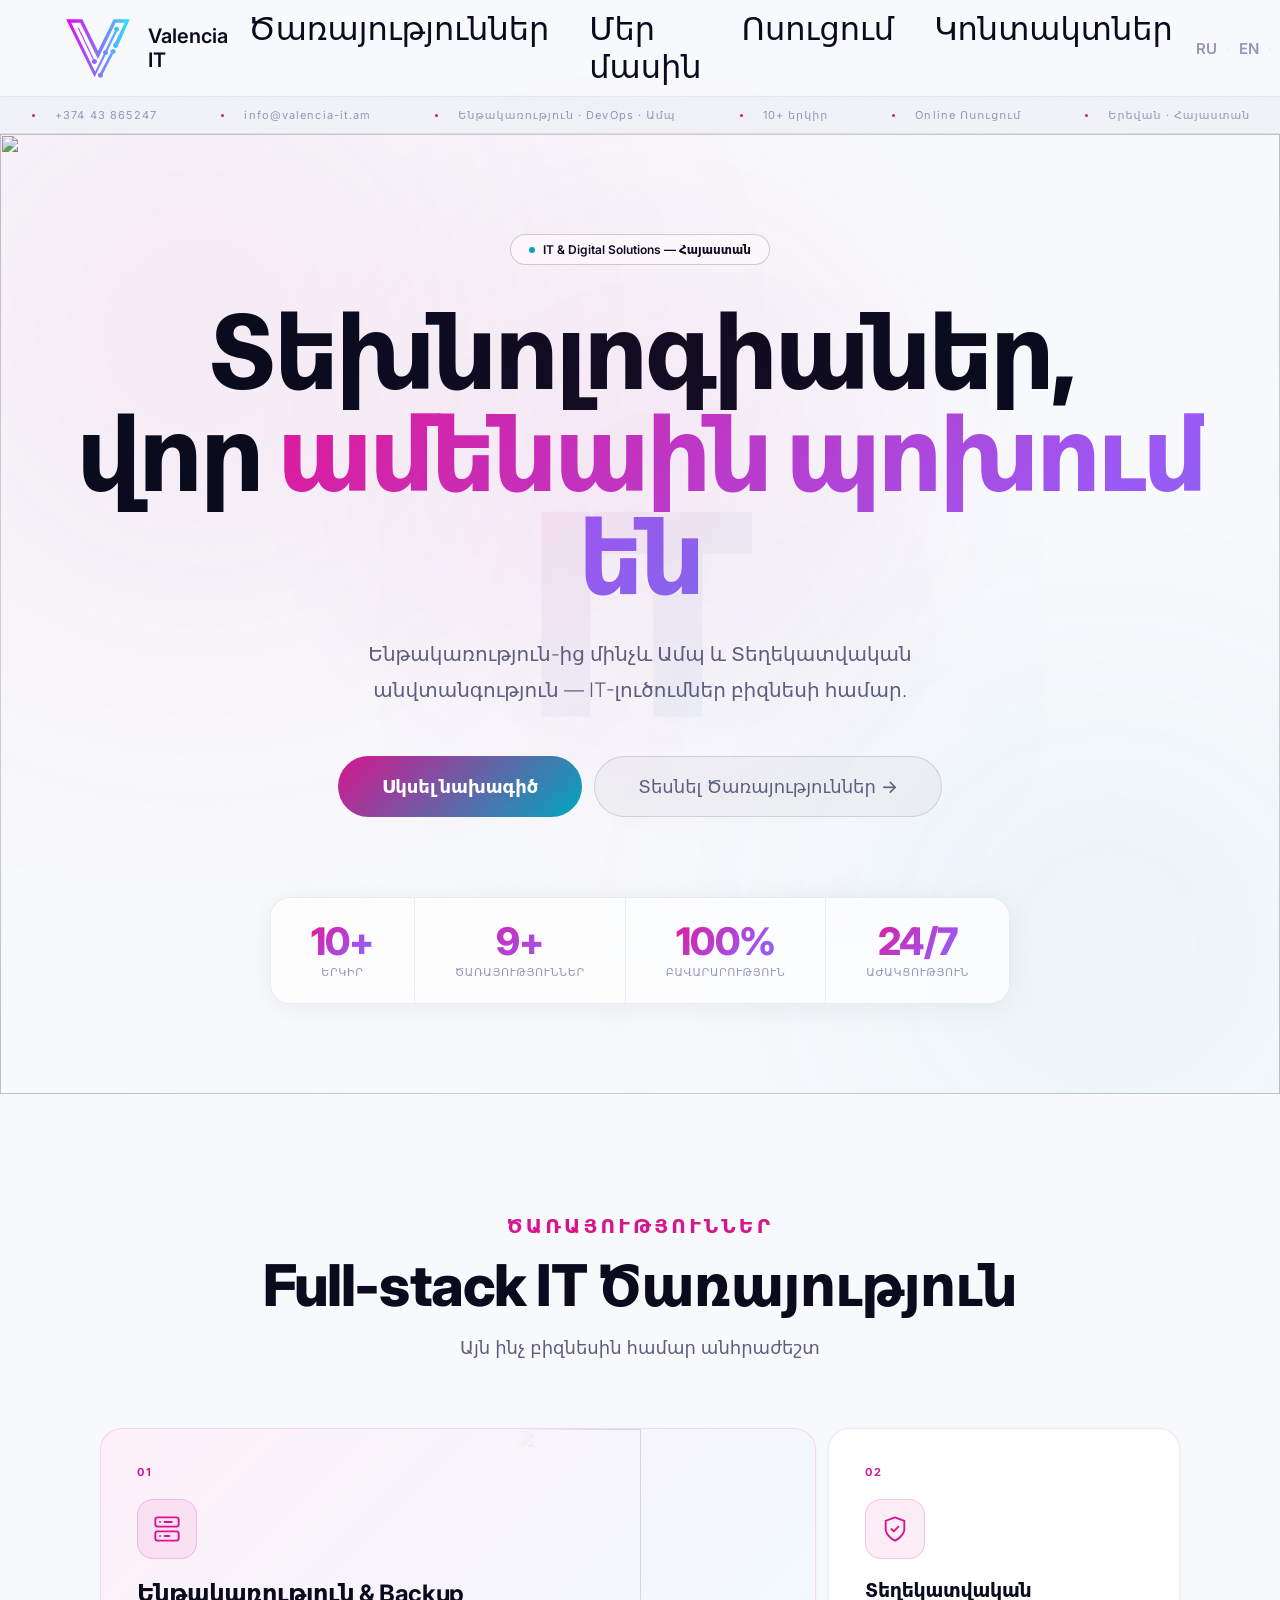
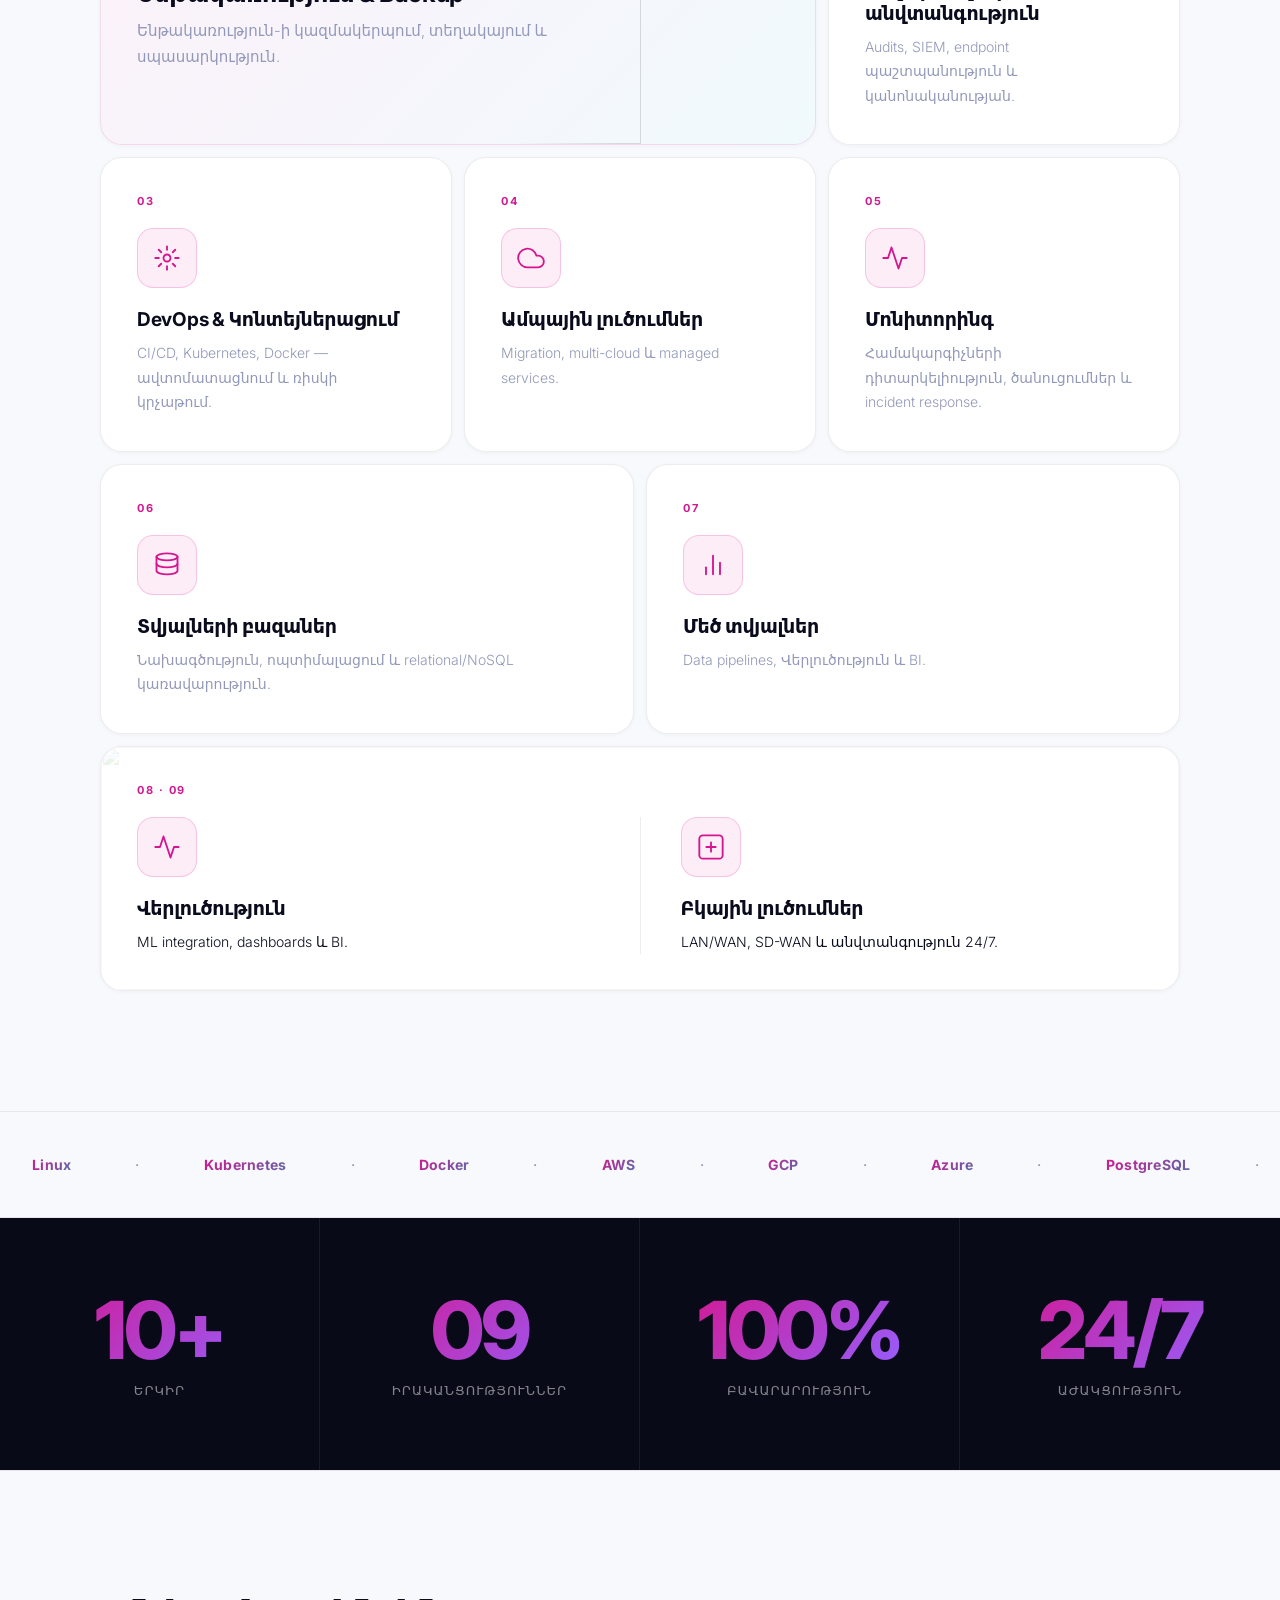
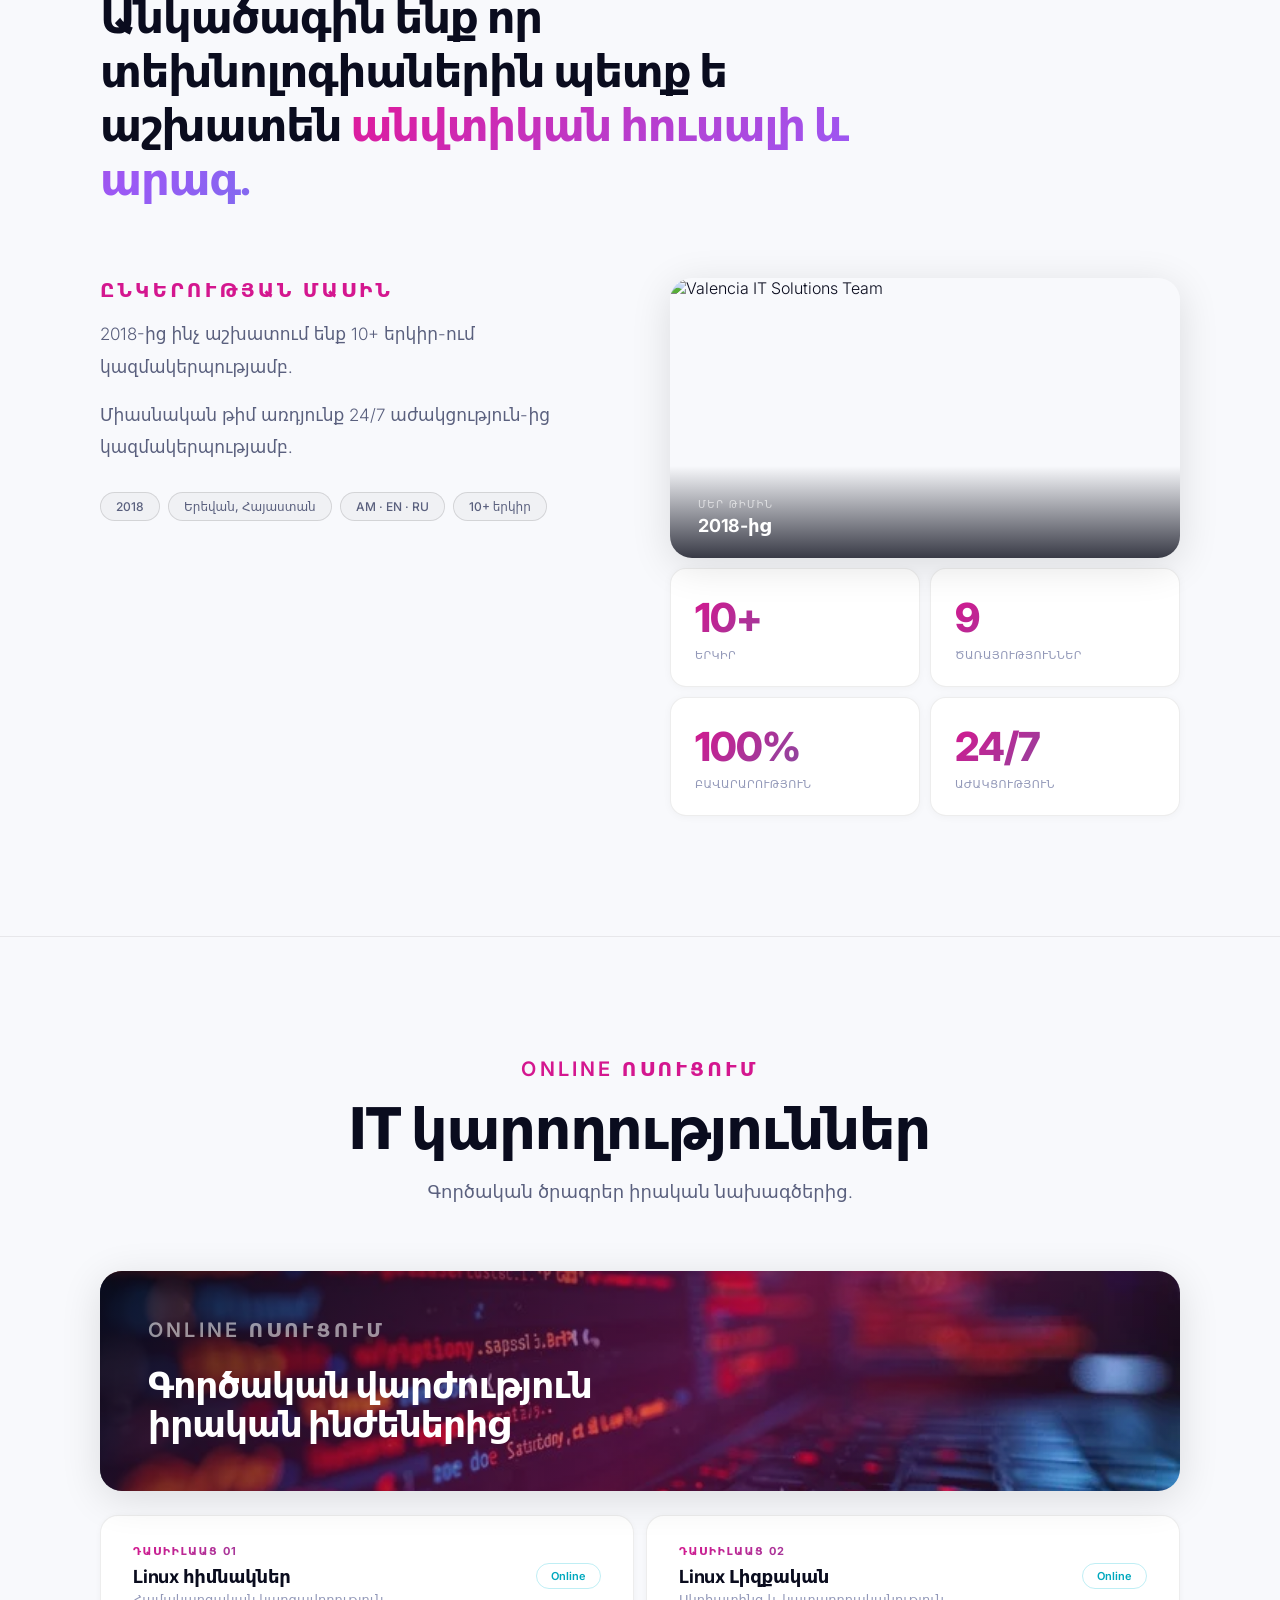
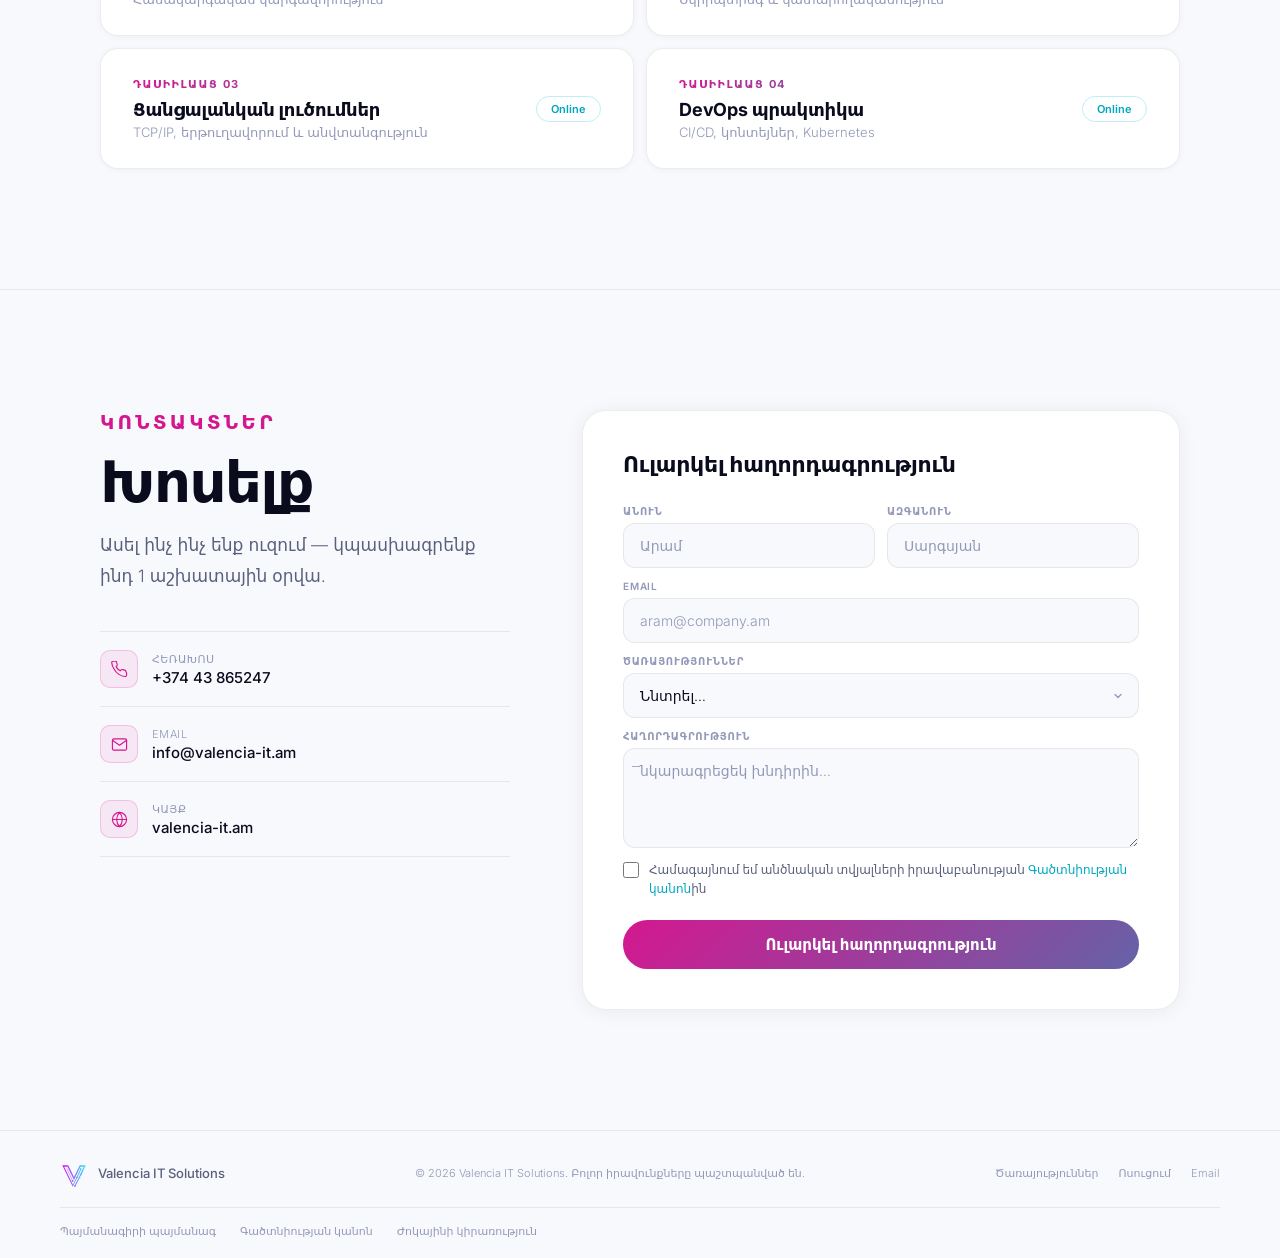
==== am.html @ 3c73ea7c "feat: add Armenian language page (am.html) and AM lang switcher Add full Armenian translation of the" ====
<!DOCTYPE html>
<html lang="hy">
<head>
  <meta charset="UTF-8"/>
  <meta name="viewport" content="width=device-width, initial-scale=1"/>
  <title>Valencia IT Solutions</title>
  <meta property="og:title" content="Valencia IT Solutions"/>
  <meta property="og:description" content="IT Ենթակառություն, Ամպ, DevOps և Տեղեկատվական անվտանգություն Հայաստան-ի"/>
  <meta property="og:url" content="https://cycterna2222288888-ai.github.io/valencia-it/am.html"/>
  <meta property="og:type" content="website"/>
  <meta property="og:site_name" content="Valencia IT Solutions"/>
  <meta property="og:image" content="https://cycterna2222288888-ai.github.io/valencia-it/og_image.jpg"/>
  <meta property="og:image:width" content="1200"/>
  <meta property="og:image:height" content="630"/>
  <link rel="preconnect" href="https://fonts.googleapis.com"/>
  <link href="https://fonts.googleapis.com/css2?family=Inter:wght@300;400;500;600;700;800&amp;display=swap" rel="stylesheet"/>
  <link rel="icon" href="favicon.svg" type="image/svg+xml"/>
  <link rel="stylesheet" href="style.css"/>
  <noscript><style>.r,.r2{opacity:1!important;transform:none!important}</style></noscript>
</head>
<body>
<div id="bar"></div>

<nav>
  <div class="nav-row">
    <a href="#" class="nav-logo"><img src="favicon.svg" alt="Valencia IT"/><span class="nav-logo-t">Valencia IT</span></a>
    <div class="nav-links">
      <a href="#services">Ծառայություններ</a>
      <a href="#about">Մեր մասին</a>
      <a href="#training">Ոսուցում</a>
      <a href="#contact">Կոնտակտներ</a>
    </div>
    <div class="nav-actions">
      <div class="lang-sw"><a href="index.html">RU</a><span class="lang-sep">·</span><a href="en.html">EN</a><span class="lang-sep">·</span><a href="am.html" class="active">AM</a></div>
      <a href="#contact" class="nav-cta">Սկսել նախագիծ</a>
      <button class="nav-burger" id="burger" aria-label="Menu"><span></span><span></span><span></span></button>
    </div>
  </div>
  <div class="nav-mobile" id="navMobile">
    <a href="#services">Ծառայություններ</a>
    <a href="#about">Մեր մասին</a>
    <a href="#training">Ոսուցում</a>
    <a href="#contact">Կոնտակտներ</a>
    <a href="#contact" class="nav-cta">Սկսել նախագիծ</a>
  </div>
</nav>

<div class="ticker"><div class="ticker-t">
  <div class="ticker-i"><span class="ticker-dot"></span>+374 43 865247</div>
  <div class="ticker-i"><span class="ticker-dot"></span>info@valencia-it.am</div>
  <div class="ticker-i"><span class="ticker-dot"></span>Ենթակառություն · DevOps · Ամպ</div>
  <div class="ticker-i"><span class="ticker-dot"></span>10+ երկիր</div>
  <div class="ticker-i"><span class="ticker-dot"></span>Online Ոսուցում</div>
  <div class="ticker-i"><span class="ticker-dot"></span>Երեվան · Հայաստան</div>
  <div class="ticker-i"><span class="ticker-dot"></span>+374 43 865247</div>
  <div class="ticker-i"><span class="ticker-dot"></span>info@valencia-it.am</div>
  <div class="ticker-i"><span class="ticker-dot"></span>Ենթակառություն · DevOps · Ամպ</div>
  <div class="ticker-i"><span class="ticker-dot"></span>10+ երկիր</div>
  <div class="ticker-i"><span class="ticker-dot"></span>Online Ոսուցում</div>
  <div class="ticker-i"><span class="ticker-dot"></span>Երեվան · Հայաստան</div>
</div></div>

<section id="hero">
  <img class="hero-bg" src="https://images.unsplash.com/photo-1451187580459-43490279c0fa?auto=format&amp;fit=crop&amp;w=1600&amp;q=80" alt="" aria-hidden="true"/>
  <div class="orb o1"></div><div class="orb o2"></div><div class="orb o3"></div>
  <div class="hero-wm">IT</div>
  <div class="hero-chip"><span class="chip-dot"></span>IT &amp; Digital Solutions — Հայաստան</div>
  <h1 class="hero-h">Տեխնոլոգիաներ,<br/>վոր <span class="gt">ամենաին պոխում են</span></h1>
  <p class="hero-sub">Ենթակառություն-ից մինչև Ամպ և Տեղեկատվական անվտանգություն — IT-լուծումներ բիզնեսի համար.</p>
  <div class="hero-btns">
    <a href="#contact" class="btn-grad">Սկսել նախագիծ</a>
    <a href="#services" class="btn-ghost">Տեսնել Ծառայություններ →</a>
  </div>
  <div class="hero-stats">
    <div class="hs"><div class="hs-n gt" data-count="10">0</div><div class="hs-l">երկիր</div></div>
    <div class="hs"><div class="hs-n gt" data-count="9">0</div><div class="hs-l">Ծառայություններ</div></div>
    <div class="hs"><div class="hs-n gt">100%</div><div class="hs-l">բավարարություն</div></div>
    <div class="hs"><div class="hs-n gt">24/7</div><div class="hs-l">աժակցություն</div></div>
  </div>
</section>

<section id="services"><div class="w">
  <div class="sec-head r"><span class="eyebrow">Ծառայություններ</span>
  <h2 class="sec-h">Full-stack IT Ծառայություն</h2>
  <p class="sec-sub">Այն ինչ բիզնեսին համար անհրաժեշտ</p>
  </div>
  <div class="bento">
    <div class="bc b4 bc-feat r">
      <img class="bc-feat-img" src="https://images.unsplash.com/photo-1518770660439-4636190af475?auto=format&amp;fit=crop&amp;w=600&amp;q=80" alt="" aria-hidden="true"/>
      <span class="bc-n">01</span><div class="bc-ico"><svg width="24" height="24" viewBox="0 0 24 24" fill="none" stroke="currentColor" stroke-width="1.5" stroke-linecap="round" stroke-linejoin="round"><rect x="2" y="2" width="20" height="8" rx="2"/><rect x="2" y="14" width="20" height="8" rx="2"/><line x1="6" y1="6" x2="6.01" y2="6"/><line x1="6" y1="18" x2="6.01" y2="18"/><line x1="10" y1="6" x2="16" y2="6"/><line x1="10" y1="18" x2="14" y2="18"/></svg></div>
      <h3>Ենթակառություն &amp; Backup</h3>
      <p>Ենթակառություն-ի կազմակերպում, տեղակայում և սպասարկություն.</p>
    </div>
    <div class="bc b2 r" style="transition-delay:.06s">
      <span class="bc-n">02</span><div class="bc-ico"><svg width="24" height="24" viewBox="0 0 24 24" fill="none" stroke="currentColor" stroke-width="1.5" stroke-linecap="round" stroke-linejoin="round"><path d="M12 22s8-4 8-10V5l-8-3-8 3v7c0 6 8 10 8 10z"/><path d="M9 12l2 2 4-4"/></svg></div>
      <h3>Տեղեկատվական անվտանգություն</h3>
      <p>Audits, SIEM, endpoint պաշտպանություն և կանոնականության.</p>
    </div>
    <div class="bc b2 r" style="transition-delay:.05s">
      <span class="bc-n">03</span><div class="bc-ico"><svg width="24" height="24" viewBox="0 0 24 24" fill="none" stroke="currentColor" stroke-width="1.5" stroke-linecap="round" stroke-linejoin="round"><circle cx="12" cy="12" r="3"/><path d="M12 2v3m0 14v3M2 12h3m14 0h3m-2.93-7.07-2.12 2.12M7.05 16.95l-2.12 2.12M19.07 19.07l-2.12-2.12M7.05 7.05 4.93 4.93"/></svg></div>
      <h3>DevOps &amp; Կոնտեյներացում</h3>
      <p>CI/CD, Kubernetes, Docker — ավտոմատացնում և ռիսկի կրչաթում.</p>
    </div>
    <div class="bc b2 r" style="transition-delay:.1s">
      <span class="bc-n">04</span><div class="bc-ico"><svg width="24" height="24" viewBox="0 0 24 24" fill="none" stroke="currentColor" stroke-width="1.5" stroke-linecap="round" stroke-linejoin="round"><path d="M18 10h-1.26A8 8 0 1 0 9 20h9a5 5 0 0 0 0-10z"/></svg></div>
      <h3>Ամպային լուծումներ</h3>
      <p>Migration, multi-cloud և managed services.</p>
    </div>
    <div class="bc b2 r" style="transition-delay:.15s">
      <span class="bc-n">05</span><div class="bc-ico"><svg width="24" height="24" viewBox="0 0 24 24" fill="none" stroke="currentColor" stroke-width="1.5" stroke-linecap="round" stroke-linejoin="round"><path d="M22 12h-4l-3 9L9 3l-3 9H2"/></svg></div>
      <h3>Մոնիտորինգ</h3>
      <p>Համակարգիչների դիտարկելիություն, ծանուցումներ և incident response.</p>
    </div>
    <div class="bc b3 r" style="transition-delay:.08s">
      <span class="bc-n">06</span><div class="bc-ico"><svg width="24" height="24" viewBox="0 0 24 24" fill="none" stroke="currentColor" stroke-width="1.5" stroke-linecap="round" stroke-linejoin="round"><ellipse cx="12" cy="5" rx="9" ry="3"/><path d="M3 5v6c0 1.657 4.03 3 9 3s9-1.343 9-3V5"/><path d="M3 11v6c0 1.657 4.03 3 9 3s9-1.343 9-3v-6"/></svg></div>
      <h3>Տվյալների բազաներ</h3>
      <p>Նախագծություն, ոպտիմալացում և relational/NoSQL կառավարություն.</p>
    </div>
    <div class="bc b3 r" style="transition-delay:.13s">
      <span class="bc-n">07</span><div class="bc-ico"><svg width="24" height="24" viewBox="0 0 24 24" fill="none" stroke="currentColor" stroke-width="1.5" stroke-linecap="round" stroke-linejoin="round"><line x1="18" y1="20" x2="18" y2="10"/><line x1="12" y1="20" x2="12" y2="4"/><line x1="6" y1="20" x2="6" y2="14"/></svg></div>
      <h3>Մեծ տվյալներ</h3>
      <p>Data pipelines, Վերլուծություն և BI.</p>
    </div>
    <div class="bc b6 bc-data r" style="transition-delay:.11s">
      <img class="bc-data-img" src="https://images.unsplash.com/photo-1558494949-ef010cbdcc31?auto=format&amp;fit=crop&amp;w=1400&amp;q=80" alt="" aria-hidden="true"/>
      <span class="bc-n">08 · 09</span>
      <div class="bc6-grid">
        <div><div class="bc-ico"><svg width="24" height="24" viewBox="0 0 24 24" fill="none" stroke="currentColor" stroke-width="1.5" stroke-linecap="round" stroke-linejoin="round"><polyline points="22 12 18 12 15 21 9 3 6 12 2 12"/></svg></div><h3>Վերլուծություն</h3><p>ML integration, dashboards և BI.</p></div>
        <div class="bc6-sep"></div>
        <div><div class="bc-ico"><svg width="24" height="24" viewBox="0 0 24 24" fill="none" stroke="currentColor" stroke-width="1.5" stroke-linecap="round" stroke-linejoin="round"><rect x="2" y="2" width="20" height="20" rx="3"/><path d="M8 12h8M12 8v8"/></svg></div><h3>Բկային լուծումներ</h3><p>LAN/WAN, SD-WAN և անվտանգություն 24/7.</p></div>
      </div>
    </div>
  </div>
</div></section>

<div class="dtick"><div class="dtick-t"><span class="dtick-i"><b>Linux</b></span><span class="dtick-i">·</span><span class="dtick-i"><b>Kubernetes</b></span><span class="dtick-i">·</span><span class="dtick-i"><b>Docker</b></span><span class="dtick-i">·</span><span class="dtick-i"><b>AWS</b></span><span class="dtick-i">·</span><span class="dtick-i"><b>GCP</b></span><span class="dtick-i">·</span><span class="dtick-i"><b>Azure</b></span><span class="dtick-i">·</span><span class="dtick-i"><b>PostgreSQL</b></span><span class="dtick-i">·</span><span class="dtick-i"><b>Redis</b></span><span class="dtick-i">·</span><span class="dtick-i"><b>Terraform</b></span><span class="dtick-i">·</span><span class="dtick-i"><b>Grafana</b></span><span class="dtick-i">·</span><span class="dtick-i"><b>Prometheus</b></span><span class="dtick-i">·</span><span class="dtick-i"><b>Ansible</b></span><span class="dtick-i">·</span><span class="dtick-i"><b>Nginx</b></span><span class="dtick-i">·</span><span class="dtick-i"><b>Linux</b></span><span class="dtick-i">·</span><span class="dtick-i"><b>Kubernetes</b></span><span class="dtick-i">·</span><span class="dtick-i"><b>Docker</b></span><span class="dtick-i">·</span><span class="dtick-i"><b>AWS</b></span><span class="dtick-i">·</span><span class="dtick-i"><b>Azure</b></span><span class="dtick-i">·</span><span class="dtick-i"><b>Terraform</b></span><span class="dtick-i">·</span><span class="dtick-i"><b>Grafana</b></span><span class="dtick-i">·</span></div></div>

<section id="stats"><div class="stats-wrap">
  <div class="stat r"><div class="stat-n">10+</div><div class="stat-l">երկիր</div></div>
  <div class="stat r" style="transition-delay:.1s"><div class="stat-n">09</div><div class="stat-l">իրականցություններ</div></div>
  <div class="stat r" style="transition-delay:.2s"><div class="stat-n">100%</div><div class="stat-l">բավարարություն</div></div>
  <div class="stat r" style="transition-delay:.3s"><div class="stat-n">24/7</div><div class="stat-l">աժակցություն</div></div>
</div></section>

<section id="about"><div class="w">
  <p class="about-statement r">Անկածագին ենք որ տեխնոլոգիաներին պետք ե աշխատեն <span class="gt">անվտիկան հուսալի և արագ.</span></p>
  <div class="about-grid">
    <div class="about-l r"><span class="eyebrow">Ընկերության մասին</span>
      <p>2018-ից ինչ աշխատում ենք 10+ երկիր-ում կազմակերպությամբ.</p><p>Միասնական թիմ առդյունք 24/7 աժակցություն-ից կազմակերպությամբ.</p>
      <div class="pills">
        <span class="pill">2018</span>
        <span class="pill">Երեվան, Հայաստան</span>
        <span class="pill">AM · EN · RU</span>
        <span class="pill">10+ երկիր</span>
      </div>
    </div>
    <div class="r" style="transition-delay:.15s">
      <div class="about-photo-wrap">
        <img class="about-photo" src="https://images.unsplash.com/photo-1522071820081-009f0129c71c?auto=format&amp;fit=crop&amp;w=800&amp;q=80" alt="Valencia IT Solutions Team"/>
        <div class="about-photo-cap"><div class="about-photo-tag">Մեր թիմին</div><div class="about-photo-label">2018-ից</div></div>
      </div>
      <div class="about-nums">
        <div class="an"><div class="an-n">10+</div><div class="an-l">երկիր</div></div>
        <div class="an"><div class="an-n">9</div><div class="an-l">Ծառայություններ</div></div>
        <div class="an"><div class="an-n">100%</div><div class="an-l">բավարարություն</div></div>
        <div class="an"><div class="an-n">24/7</div><div class="an-l">աժակցություն</div></div>
      </div>
    </div>
  </div>
</div></section>

<section id="training"><div class="w">
  <div class="sec-head r"><span class="eyebrow">Online Ոսուցում</span>
  <h2 class="sec-h">IT կարողություններ</h2>
  <p class="sec-sub">Գործական ծրագրեր իրական նախագծերից.</p>
  </div>
  <div class="tr-banner r">
    <img src="coding-at-night-stockcake.jpg.webp" alt="Valencia IT Online Training"/>
    <div class="tr-banner-overlay"><div class="tr-banner-text">
      <span class="eyebrow">Online Ոսուցում</span>
      <h3>Գործական վարժություն<br/>իրական ինժեներից</h3>
    </div></div>
  </div>
  <div class="tr-grid">
    <div class="tr r"><div><div class="tr-n">ԴԱՍԻԻԼԱԱՑ 01</div><h3>Linux հիմնակներ</h3><p>Համակարգական կարգավորություն</p></div><span class="tr-badge">Online</span></div>
    <div class="tr r" style="transition-delay:.08s"><div><div class="tr-n">ԴԱՍԻԻԼԱԱՑ 02</div><h3>Linux Լիզքական</h3><p>Սկրիպտինգ և կատարողականություն</p></div><span class="tr-badge">Online</span></div>
    <div class="tr r" style="transition-delay:.04s"><div><div class="tr-n">ԴԱՍԻԻԼԱԱՑ 03</div><h3>Ցանցալանկան լուծումներ</h3><p>TCP/IP, երթուղավորում և անվտանգություն</p></div><span class="tr-badge">Online</span></div>
    <div class="tr r" style="transition-delay:.12s"><div><div class="tr-n">ԴԱՍԻԻԼԱԱՑ 04</div><h3>DevOps պրակտիկա</h3><p>CI/CD, կոնտեյներ, Kubernetes</p></div><span class="tr-badge">Online</span></div>
  </div>
</div></section>

<section id="contact"><div class="w"><div class="contact-grid">
  <div class="r">
    <span class="eyebrow">Կոնտակտներ</span>
    <h2 style="font-size:clamp(38px,4.5vw,64px);font-weight:800;letter-spacing:-.025em;line-height:1.08;margin-bottom:18px">Խոսելք</h2>
    <p style="font-size:17px;color:var(--mid);line-height:1.8;margin-bottom:40px;font-weight:300">Ասել ինչ ինչ ենք ուզում — կպասխագրենք ինդ 1 աշխատային օրվա.</p>
    <div class="ci-list">
      <div class="ci"><div class="ci-ico"><svg width="24" height="24" viewBox="0 0 24 24" fill="none" stroke="currentColor" stroke-width="1.5" stroke-linecap="round" stroke-linejoin="round"><path d="M22 16.92v3a2 2 0 0 1-2.18 2 19.79 19.79 0 0 1-8.63-3.07A19.5 19.5 0 0 1 4.07 11a19.79 19.79 0 0 1-3.07-8.67A2 2 0 0 1 3 .18h3a2 2 0 0 1 2 1.72c.127.96.361 1.903.7 2.81a2 2 0 0 1-.45 2.11L7.09 7.91a16 16 0 0 0 6 6l1.27-1.27a2 2 0 0 1 2.11-.45c.907.339 1.85.573 2.81.7A2 2 0 0 1 21 14.92z"/></svg></div><div><div class="ci-k">Հեռախոս</div><div class="ci-v"><a href="tel:+37443865247">+374 43 865247</a></div></div></div>
      <div class="ci"><div class="ci-ico"><svg width="24" height="24" viewBox="0 0 24 24" fill="none" stroke="currentColor" stroke-width="1.5" stroke-linecap="round" stroke-linejoin="round"><path d="M4 4h16c1.1 0 2 .9 2 2v12c0 1.1-.9 2-2 2H4c-1.1 0-2-.9-2-2V6c0-1.1.9-2 2-2z"/><polyline points="22,6 12,13 2,6"/></svg></div><div><div class="ci-k">Email</div><div class="ci-v"><a href="mailto:info@valencia-it.am">info@valencia-it.am</a></div></div></div>
      <div class="ci"><div class="ci-ico"><svg width="24" height="24" viewBox="0 0 24 24" fill="none" stroke="currentColor" stroke-width="1.5" stroke-linecap="round" stroke-linejoin="round"><circle cx="12" cy="12" r="10"/><line x1="2" y1="12" x2="22" y2="12"/><path d="M12 2a15.3 15.3 0 0 1 4 10 15.3 15.3 0 0 1-4 10A15.3 15.3 0 0 1 8 12a15.3 15.3 0 0 1 4-10z"/></svg></div><div><div class="ci-k">Կայք</div><div class="ci-v"><a href="http://www.valencia-it.am" target="_blank">valencia-it.am</a></div></div></div>
    </div>
  </div>
  <div class="form-box r" style="transition-delay:.14s">
    <div class="form-t">Ուլարկել հաղորդագրություն</div>
    <div class="f2">
      <div class="ff"><label>Անուն</label><input type="text" placeholder="Արամ"/></div>
      <div class="ff"><label>Ազգանուն</label><input type="text" placeholder="Սարգսյան"/></div>
    </div>
    <div class="ff"><label>Email</label><input type="email" placeholder="aram@company.am"/></div>
    <div class="ff"><label>Ծառայություններ</label><select>
      <option value="">Ննտրել&#x2026;</option>
      <option>Ենթակառություն &amp; Backup</option>
      <option>Տվյալների բազաներ</option>
      <option>DevOps &amp; կոնտեյներացում</option>
      <option>Ամպային լուծումներ</option>
      <option>Տեղեկատվական անվտանգություն</option>
      <option>Բկային լուծումներ</option>
      <option>Մեծ տվյալներ / Վերլուծություն</option>
      <option>Ոսուցում</option>
      <option>Այլ</option>
    </select></div>
    <div class="ff"><label>Հաղորդագրություն</label><textarea placeholder="͞նկարագրեցեկ խնդիրին&#x2026;"></textarea></div>
    <div class="consent-wrap"><input type="checkbox" id="consent" required/>
      <label for="consent">Համագայնում եմ անծնական տվյալների իրավաբանության <a href="privacy.html">Գածտնիության կանոն</a>ին</label>
    </div>
    <button class="f-sub" id="sub">Ուլարկել հաղորդագրություն</button>
  </div>
</div></div></section>

<footer>
  <div class="footer-main">
    <div class="fl"><img src="favicon.svg" alt="Valencia IT"/><span>Valencia IT Solutions</span></div>
    <p class="fc">© 2026 Valencia IT Solutions. Բոլոր իրավունքները պաշտպանված են.</p>
    <div class="flinks">
      <a href="#services">Ծառայություններ</a>
      <a href="#training">Ոսուցում</a>
      <a href="mailto:info@valencia-it.am">Email</a>
    </div>
  </div>
  <div class="footer-legal">
    <a href="terms.html">Պայմանագիրի պայմանագ</a>
    <a href="privacy.html">Գածտնիության կանոն</a>
    <a href="cookies.html">Ժոկայինի կիրառություն</a>
  </div>
</footer>

<script>

  document.addEventListener('mousemove', e => {
    document.documentElement.style.setProperty('--mx', e.clientX + 'px');
    document.documentElement.style.setProperty('--my', e.clientY + 'px');
  }, {passive: true});
  window.addEventListener('scroll', () => {
    const h = document.documentElement;
    document.getElementById('bar').style.width =
      (h.scrollTop / (h.scrollHeight - h.clientHeight) * 100) + '%';
  }, {passive: true});
  const io = new IntersectionObserver(es => es.forEach(e => {
    if (e.isIntersecting) { e.target.classList.add('on'); io.unobserve(e.target); }
  }), {threshold: .07});
  document.querySelectorAll('.r,.r2').forEach(el => io.observe(el));
  document.querySelectorAll('.bc').forEach(card => {
    card.addEventListener('mousemove', e => {
      const rect = card.getBoundingClientRect();
      const x = (e.clientX - rect.left) / rect.width - 0.5;
      const y = (e.clientY - rect.top) / rect.height - 0.5;
      card.style.transform =
        'perspective(1200px) rotateY(' + (x*7) + 'deg) rotateX(' + (-y*7) + 'deg) translateY(-4px) scale(1.01)';
    });
    card.addEventListener('mouseleave', () => {
      card.style.transform = '';
      card.style.transition = 'transform .5s cubic-bezier(.16,1,.3,1), border-color .3s, box-shadow .3s';
    });
    card.addEventListener('mouseenter', () => {
      card.style.transition = 'transform .1s, border-color .3s, box-shadow .3s';
    });
  });
  function count(el, to, ms) {
    const s = performance.now();
    const run = t => {
      const p = Math.min((t - s) / ms, 1);
      const ease = 1 - Math.pow(1 - p, 3);
      el.textContent = Math.round(ease * to) + '+';
      if (p < 1) requestAnimationFrame(run);
    };
    requestAnimationFrame(run);
  }
  const cio = new IntersectionObserver(es => es.forEach(e => {
    if (e.isIntersecting) { count(e.target, +e.target.dataset.count, 1400); cio.unobserve(e.target); }
  }), {threshold: .5});
  document.querySelectorAll('[data-count]').forEach(el => cio.observe(el));
  document.getElementById('sub').addEventListener('click', function () {
    this.textContent = 'Sent ✓';
    this.style.background = 'linear-gradient(135deg,#16a34a,#15803d)';
    this.style.animation = 'none';
    setTimeout(() => { this.textContent = 'Ուլարկել հաղորդագրություն'; this.style.background = ''; this.style.animation = ''; }, 3000);
  });

</script>
</body>
</html>
---- style.css ----
:root {
  --bg:   #f8f9fc;
  --s1:   #ffffff;
  --s2:   #f0f2f8;
  --b1:   rgba(0,0,0,.07);
  --b2:   rgba(0,0,0,.12);
  --t:    #0a0c1e;
  --m:    #9298b8;
  --mid:  #5a607e;
  --pk:   #d4178f;
  --cy:   #00a8be;
  --mx:   50%; --my: 50%;
}
*,*::before,*::after{box-sizing:border-box;margin:0;padding:0}
html{scroll-behavior:smooth;overflow-x:clip}
body{
  background:var(--bg);color:var(--t);
  font-family:'Inter',system-ui,sans-serif;
  font-weight:300;-webkit-font-smoothing:antialiased;
  overflow-x:clip;
}

/* cursor spotlight */
body::before{
  content:'';position:fixed;inset:0;pointer-events:none;z-index:9997;
  background:radial-gradient(600px circle at var(--mx) var(--my), rgba(212,23,143,.06) 0%, transparent 65%);
}
/* grain */
body::after{
  content:'';position:fixed;inset:0;pointer-events:none;z-index:9996;
  background-image:url("data:image/svg+xml,%3Csvg xmlns='http://www.w3.org/2000/svg' width='300' height='300'%3E%3Cfilter id='n'%3E%3CfeTurbulence type='fractalNoise' baseFrequency='.9' numOctaves='4' stitchTiles='stitch'/%3E%3C/filter%3E%3Crect width='300' height='300' filter='url(%23n)' opacity='.4'/%3E%3C/svg%3E");
  opacity:.018;mix-blend-mode:multiply;
}


/* progress */
#bar{position:fixed;top:0;left:0;height:2px;width:0;background:linear-gradient(90deg,var(--pk),var(--cy));z-index:9999;transition:width .06s}

/* utils */
.w{max-width:1200px;margin:0 auto;padding:0 60px}

/* animated gradient text */
.gt{
  background:linear-gradient(135deg,#e0199a 0%,#9b59f5 40%,#00bdd4 100%);
  background-size:200% 200%;
  animation:gshift 6s ease infinite;
  -webkit-background-clip:text;-webkit-text-fill-color:transparent;background-clip:text;
}
@keyframes gshift{0%{background-position:0% 50%}50%{background-position:100% 50%}100%{background-position:0% 50%}}

/* reveal */
.r{opacity:0;transform:translateY(28px);transition:opacity .75s cubic-bezier(.16,1,.3,1),transform .75s cubic-bezier(.16,1,.3,1)}
.r.on{opacity:1;transform:none}
.r2{opacity:0;transform:translateY(18px);transition:opacity .6s cubic-bezier(.16,1,.3,1),transform .6s cubic-bezier(.16,1,.3,1)}
.r2.on{opacity:1;transform:none}

/* ── NAV ── */
nav{
  position:sticky;top:0;z-index:200;
  padding:0 60px;
  background:rgba(248,249,252,.85);
  backdrop-filter:blur(28px);
  border-bottom:1px solid var(--b1);
}
.nav-row{height:96px;display:flex;align-items:center;justify-content:space-between}
.nav-logo{display:flex;align-items:center;gap:12px;text-decoration:none}
.nav-logo img{height:76px;transform:translateY(-8px)}
.nav-logo-t{font-size:20px;font-weight:600;color:var(--t)}
.nav-links{display:flex}
.nav-links a{font-size:32px;font-weight:500;font-family:system-ui,-apple-system,'Helvetica Neue',sans-serif;color:var(--t);text-decoration:none;padding:8px 20px;transition:color .15s}
.nav-links a:hover{color:var(--t)}
.nav-actions{display:flex;align-items:center;gap:16px}
.lang-sw{display:flex;align-items:center;gap:6px}
.lang-sw a{font-size:15px;font-weight:600;color:var(--m);text-decoration:none;padding:4px 3px;transition:color .15s}
.lang-sw a:hover,.lang-sw a.active{color:var(--t)}
.lang-sep{font-size:14px;color:var(--b2)}

/* hamburger */
.nav-burger{
  display:none;flex-direction:column;justify-content:center;gap:6px;
  background:none;border:none;cursor:pointer;padding:6px;width:42px;height:42px;
}
.nav-burger span{
  display:block;width:28px;height:2px;
  background:var(--t);border-radius:2px;
  transition:transform .25s cubic-bezier(.16,1,.3,1),opacity .2s;
}
.nav-burger.open span:nth-child(1){transform:translateY(8px) rotate(45deg)}
.nav-burger.open span:nth-child(2){opacity:0;transform:scaleX(0)}
.nav-burger.open span:nth-child(3){transform:translateY(-8px) rotate(-45deg)}

/* mobile nav panel */
.nav-mobile{
  display:none;flex-direction:column;
  padding:8px 18px 20px;
  border-top:1px solid var(--b1);
}
.nav-mobile.open{display:flex}
.nav-mobile a{
  font-size:16px;font-weight:500;color:var(--mid);text-decoration:none;
  padding:13px 0;border-bottom:1px solid var(--b1);transition:color .15s;
}
.nav-mobile a:last-child{border-bottom:none}
.nav-mobile a:hover{color:var(--t)}
.nav-mobile .nav-cta{
  display:block;text-align:center;margin-top:10px;
  border-bottom:none;padding:13px 22px;
  color:#fff;
}

.nav-cta{
  font-size:15px;font-weight:600;color:#fff;text-decoration:none;
  background:linear-gradient(135deg,var(--pk),var(--cy));
  padding:13px 28px;border-radius:100px;
  transition:opacity .15s,transform .15s,box-shadow .15s;
}
.nav-cta:hover{opacity:.88;transform:translateY(-1px);box-shadow:0 8px 32px rgba(224,25,154,.3)}

nav.menu-open + .ticker{display:none}

/* ── TICKER ── */
.ticker{overflow:hidden;background:var(--s2);border-bottom:1px solid var(--b1)}
.ticker-t{display:flex;width:max-content;animation:tick 32s linear infinite}
.ticker-i{
  display:flex;align-items:center;gap:20px;
  padding:11px 32px;white-space:nowrap;
  font-size:11px;font-weight:400;letter-spacing:.1em;color:var(--m);
}
.ticker-dot{width:3px;height:3px;border-radius:50%;background:var(--pk);flex-shrink:0}
@keyframes tick{from{transform:translateX(0)}to{transform:translateX(-50%)}}

/* hero background photo */
.hero-bg{
  position:absolute;inset:0;width:100%;height:100%;
  object-fit:cover;pointer-events:none;
  opacity:1;z-index:0;
  mask:radial-gradient(ellipse 85% 80% at 50% 50%,transparent 0%,black 80%);
  -webkit-mask:radial-gradient(ellipse 85% 80% at 50% 50%,transparent 0%,black 80%);
}

/* ── HERO ── */
#hero{
  position:relative;overflow:hidden;
  min-height:100vh;display:flex;flex-direction:column;
  align-items:center;justify-content:center;
  text-align:center;padding:100px 60px 90px;
}
/* animated orbs */
.orb{position:absolute;border-radius:50%;pointer-events:none;filter:blur(140px);will-change:transform}
.o1{width:800px;height:800px;top:-200px;left:-200px;
    background:radial-gradient(circle,rgba(212,23,143,.13) 0%,transparent 65%);
    animation:o1 18s ease-in-out infinite alternate}
.o2{width:700px;height:700px;bottom:-200px;right:-180px;
    background:radial-gradient(circle,rgba(0,168,190,.11) 0%,transparent 65%);
    animation:o2 22s ease-in-out infinite alternate}
.o3{width:400px;height:400px;top:30%;left:40%;
    background:radial-gradient(circle,rgba(130,60,220,.07) 0%,transparent 65%);
    animation:o3 14s ease-in-out infinite alternate}
@keyframes o1{to{transform:translate(120px,80px) scale(1.15)}}
@keyframes o2{to{transform:translate(-100px,-70px) scale(1.2)}}
@keyframes o3{to{transform:translate(-60px,60px) scale(1.3)}}

/* watermark — bumped opacity so it's actually visible on light bg */
.hero-wm{
  position:absolute;font-size:clamp(200px,22vw,340px);
  font-weight:800;letter-spacing:-.06em;
  background:linear-gradient(135deg,var(--pk),var(--cy));
  -webkit-background-clip:text;-webkit-text-fill-color:transparent;background-clip:text;
  opacity:.05;user-select:none;pointer-events:none;
  top:50%;left:50%;transform:translate(-50%,-50%);white-space:nowrap;
}

.hero-chip{
  display:inline-flex;align-items:center;gap:8px;
  border:1px solid rgba(0,0,0,.18);border-radius:100px;
  padding:7px 18px;margin-bottom:36px;
  font-size:12px;font-weight:600;color:var(--t);
  background:rgba(255,255,255,.72);backdrop-filter:blur(12px);
  opacity:0;animation:fadeup .8s .1s cubic-bezier(.16,1,.3,1) forwards;
}
.chip-dot{width:6px;height:6px;border-radius:50%;background:var(--cy);flex-shrink:0;animation:pulse 2s infinite}
@keyframes pulse{0%,100%{opacity:1;transform:scale(1)}50%{opacity:.6;transform:scale(.8)}}
@keyframes fadeup{from{opacity:0;transform:translateY(20px)}to{opacity:1;transform:translateY(0)}}

.hero-h{
  font-size:clamp(56px,8vw,130px);font-weight:800;
  letter-spacing:-.04em;line-height:1.0;
  color:var(--t);margin-bottom:28px;
  opacity:0;animation:fadeup .9s .25s cubic-bezier(.16,1,.3,1) forwards;
}
.hero-sub{
  font-size:clamp(16px,1.6vw,20px);font-weight:300;
  color:var(--mid);line-height:1.8;
  max-width:560px;margin:0 auto 48px;
  opacity:0;animation:fadeup .9s .4s cubic-bezier(.16,1,.3,1) forwards;
}
.hero-btns{
  display:flex;gap:12px;justify-content:center;flex-wrap:wrap;
  margin-bottom:80px;
  opacity:0;animation:fadeup .9s .55s cubic-bezier(.16,1,.3,1) forwards;
}
.btn-grad{
  font-size:18px;font-weight:600;color:#fff;text-decoration:none;
  background:linear-gradient(135deg,var(--pk),var(--cy));
  padding:20px 44px;border-radius:100px;
  transition:opacity .15s,transform .15s,box-shadow .2s;
}
.btn-grad:hover{opacity:.88;transform:translateY(-2px);box-shadow:0 12px 40px rgba(224,25,154,.35)}
.btn-ghost{
  font-size:18px;font-weight:500;color:var(--mid);text-decoration:none;
  border:1px solid var(--b2);padding:19px 43px;border-radius:100px;
  background:rgba(0,0,0,.03);
  transition:color .15s,border-color .15s,transform .15s;
}
.btn-ghost:hover{color:var(--t);border-color:rgba(0,0,0,.18);transform:translateY(-2px)}

.hero-stats{
  display:flex;gap:0;
  border:1px solid var(--b1);border-radius:20px;
  overflow:hidden;background:rgba(255,255,255,.7);backdrop-filter:blur(16px);
  box-shadow:0 4px 32px rgba(0,0,0,.06);
  opacity:0;animation:fadeup .9s .7s cubic-bezier(.16,1,.3,1) forwards;
}
.hs{padding:24px 40px;text-align:center;border-right:1px solid var(--b1)}
.hs:last-child{border-right:none}
.hs-n{font-size:38px;font-weight:800;letter-spacing:-.02em;line-height:1}
.hs-l{font-size:11px;color:var(--m);margin-top:5px;font-weight:400;letter-spacing:.06em;text-transform:uppercase}


/* ── SERVICES ── */
#services{padding:120px 0}
.sec-head{text-align:center;margin-bottom:64px}
.eyebrow{
  display:inline-block;font-size:20px;font-weight:600;
  letter-spacing:.16em;text-transform:uppercase;color:var(--pk);margin-bottom:16px;
}
.sec-h{
  font-size:clamp(38px,4.5vw,64px);font-weight:800;
  letter-spacing:-.025em;line-height:1.08;
}
.sec-sub{font-size:18px;color:var(--mid);line-height:1.75;max-width:520px;margin:16px auto 0;font-weight:300}

/* bento */
.bento{display:grid;grid-template-columns:repeat(6,1fr);gap:12px}
.bc{
  background:var(--s1);border:1px solid var(--b1);border-radius:22px;
  padding:36px;position:relative;overflow:hidden;
  cursor:default;
  box-shadow:0 1px 4px rgba(0,0,0,.04);
  transition:border-color .3s,box-shadow .3s,transform .3s;
  transform-style:preserve-3d;
}
.bc::before{
  content:'';position:absolute;inset:0;border-radius:22px;
  background:linear-gradient(135deg,rgba(212,23,143,.04),rgba(0,168,190,.03));
  opacity:0;transition:opacity .3s;pointer-events:none;
}
.bc:hover{border-color:rgba(212,23,143,.2);box-shadow:0 12px 48px rgba(0,0,0,.1),0 0 0 1px rgba(212,23,143,.08)}
.bc:hover::before{opacity:1}

.b6{grid-column:span 6}
.b4{grid-column:span 4}
.b3{grid-column:span 3}
.b2{grid-column:span 2}

.bc-feat{background:linear-gradient(135deg,#fdf0f9,#f0fafd);border-color:rgba(212,23,143,.12)}
.bc-n{
  font-size:11px;font-weight:700;letter-spacing:.14em;
  background:linear-gradient(135deg,var(--pk),var(--cy));
  background-size:200%;animation:gshift 6s ease infinite;
  -webkit-background-clip:text;-webkit-text-fill-color:transparent;background-clip:text;
  margin-bottom:20px;display:block;
}
.bc-ico{
  width:60px;height:60px;border-radius:16px;
  background:rgba(224,25,154,.08);border:1px solid rgba(224,25,154,.2);
  display:flex;align-items:center;justify-content:center;margin-bottom:20px;
}
.bc-ico svg{width:28px;height:28px;stroke:var(--pk);stroke-width:1.6;fill:none;stroke-linecap:round;stroke-linejoin:round}
.bc h3{font-size:19px;font-weight:700;letter-spacing:-.015em;color:var(--t);margin-bottom:10px}
.bc p{font-size:14px;color:var(--m);line-height:1.75;font-weight:300}
.b4 h3{font-size:24px}
.b4 p{font-size:15px;max-width:440px}
.bc6-grid{display:grid;grid-template-columns:1fr 1px 1fr;gap:40px;align-items:start;margin-top:4px}
.bc6-sep{background:var(--b1);align-self:stretch;min-height:120px}

/* featured card right-side photo */
.bc-feat-img{
  position:absolute;right:0;top:0;bottom:0;width:42%;height:100%;
  object-fit:cover;border-radius:0 22px 22px 0;
  pointer-events:none;
  -webkit-mask:linear-gradient(to right,transparent 0%,rgba(0,0,0,.5) 35%,rgba(0,0,0,.65) 100%);
  mask:linear-gradient(to right,transparent 0%,rgba(0,0,0,.5) 35%,rgba(0,0,0,.65) 100%);
  mix-blend-mode:multiply;
}

.bc-data{overflow:hidden;}
.bc-data-img{
  position:absolute;inset:0;width:100%;height:100%;
  object-fit:cover;border-radius:22px;
  pointer-events:none;opacity:.13;
}
.bc-data .bc-n,
.bc-data .bc6-grid{position:relative;z-index:1;}
.bc-data p{color:var(--t);}

/* ── TECH TICKER ── */
.dtick{padding:44px 0;border-top:1px solid var(--b1);border-bottom:1px solid var(--b1);overflow:hidden}
.dtick-t{display:flex;width:max-content;animation:tick 24s linear infinite}
.dtick-i{font-size:14px;font-weight:500;padding:0 32px;white-space:nowrap;letter-spacing:.02em;color:var(--m)}
.dtick-i b{font-weight:700;background:linear-gradient(135deg,var(--pk),var(--cy));background-size:200%;animation:gshift 6s ease infinite;-webkit-background-clip:text;-webkit-text-fill-color:transparent;background-clip:text}

/* ── STATS ── */
#stats{padding:0}
.stats-wrap{
  display:grid;grid-template-columns:repeat(4,1fr);
  background:#080a18;border-top:none;border-bottom:none;
}
.stat{
  padding:72px 40px;text-align:center;border-right:1px solid rgba(255,255,255,.07);
  position:relative;overflow:hidden;
  transition:background .25s;
}
.stat::before{
  content:'';position:absolute;inset:0;
  background:radial-gradient(ellipse at 50% 80%,rgba(212,23,143,.1) 0%,transparent 70%);
  opacity:0;transition:opacity .3s;
}
.stat:hover::before{opacity:1}
.stat:last-child{border-right:none}
.stat-n{
  font-size:80px;font-weight:800;letter-spacing:-.04em;line-height:1;
  background:linear-gradient(135deg,var(--pk) 0%,#9b59f5 50%,var(--cy) 100%);
  background-size:200%;animation:gshift 6s ease infinite;
  -webkit-background-clip:text;-webkit-text-fill-color:transparent;background-clip:text;
  margin-bottom:12px;
}
.stat-l{font-size:13px;color:rgba(255,255,255,.5);font-weight:400;letter-spacing:.08em;text-transform:uppercase}

/* ── ABOUT ── */
#about{padding:120px 0;border-top:1px solid var(--b1)}
.about-statement{
  font-size:clamp(28px,3.5vw,52px);font-weight:700;
  letter-spacing:-.025em;line-height:1.2;
  color:var(--t);max-width:820px;margin-bottom:72px;
}
.about-grid{display:grid;grid-template-columns:1fr 1fr;gap:60px;align-items:start}
.about-l p{font-size:17px;color:var(--mid);line-height:1.9;margin-bottom:16px;font-weight:300}
.pills{display:flex;flex-wrap:wrap;gap:8px;margin-top:28px}
.pill{
  font-size:12px;font-weight:500;
  border:1px solid var(--b2);border-radius:100px;
  padding:6px 15px;color:var(--mid);background:rgba(0,0,0,.03);
}
/* about photo */
.about-photo-wrap{
  border-radius:22px;overflow:hidden;margin-bottom:10px;
  position:relative;box-shadow:0 8px 40px rgba(0,0,0,.12);
}
.about-photo{width:100%;height:280px;object-fit:cover;display:block}
.about-photo-cap{
  position:absolute;bottom:0;left:0;right:0;
  background:linear-gradient(to top,rgba(8,10,24,.8) 0%,transparent 100%);
  padding:32px 28px 22px;color:#fff;
}
.about-photo-tag{font-size:10px;letter-spacing:.14em;text-transform:uppercase;opacity:.6;margin-bottom:5px;font-weight:500}
.about-photo-label{font-size:18px;font-weight:700;letter-spacing:-.01em}

.about-card{background:var(--s1);border:1px solid var(--b1);border-radius:22px;overflow:hidden;box-shadow:0 2px 16px rgba(0,0,0,.05)}
.ac-top{padding:20px 26px;border-bottom:1px solid var(--b1);display:flex;align-items:center;gap:10px}
.ac-led{width:8px;height:8px;border-radius:50%;background:var(--cy);animation:pulse 2s infinite}
.ac-tt{font-size:13px;font-weight:500;color:var(--mid)}
.ac-row{display:flex;justify-content:space-between;align-items:center;padding:16px 26px;border-bottom:1px solid var(--b1);gap:16px}
.ac-row:last-child{border-bottom:none}
.ac-k{font-size:13px;color:var(--m)}
.ac-v{font-size:14px;font-weight:600;color:var(--t);text-align:right}
.about-nums{display:grid;grid-template-columns:1fr 1fr;gap:10px;margin-top:10px}
.an{background:var(--s1);border:1px solid var(--b1);border-radius:16px;padding:24px;box-shadow:0 1px 8px rgba(0,0,0,.04);transition:border-color .2s,box-shadow .2s}
.an:hover{border-color:var(--b2)}
.an-n{font-size:40px;font-weight:800;letter-spacing:-.025em;background:linear-gradient(135deg,var(--pk),var(--cy));background-size:200%;animation:gshift 6s ease infinite;-webkit-background-clip:text;-webkit-text-fill-color:transparent;background-clip:text}
.an-l{font-size:11px;color:var(--m);margin-top:6px;letter-spacing:.04em;text-transform:uppercase}

/* training banner */
.tr-banner{
  border-radius:22px;overflow:hidden;margin-top:48px;
  height:220px;position:relative;
  box-shadow:0 8px 40px rgba(0,0,0,.12);
}
.tr-banner img{width:100%;height:100%;object-fit:cover;display:block}
.tr-banner-overlay{
  position:absolute;inset:0;
  background:linear-gradient(135deg,rgba(8,10,24,.82) 0%,rgba(212,23,143,.35) 55%,transparent 100%);
  display:flex;align-items:center;padding:0 48px;
}
.tr-banner-text .eyebrow{color:rgba(255,255,255,.55)}
.tr-banner-text h3{
  font-size:clamp(22px,2.8vw,36px);font-weight:800;
  letter-spacing:-.025em;line-height:1.1;color:#fff;margin-top:8px;
}

/* ── TRAINING ── */
#training{padding:120px 0;border-top:1px solid var(--b1)}
.tr-grid{display:grid;grid-template-columns:1fr 1fr;gap:12px;margin-top:24px}
.tr{
  background:var(--s1);border:1px solid var(--b1);border-radius:18px;
  padding:28px 32px;display:flex;justify-content:space-between;align-items:center;gap:20px;
  box-shadow:0 1px 6px rgba(0,0,0,.04);
  transition:border-color .2s,box-shadow .2s,transform .2s;
}
.tr:hover{border-color:rgba(212,23,143,.2);box-shadow:0 8px 32px rgba(0,0,0,.1);transform:translateY(-2px)}
.tr-n{font-size:11px;font-weight:700;letter-spacing:.14em;background:linear-gradient(135deg,var(--pk),var(--cy));background-size:200%;animation:gshift 6s ease infinite;-webkit-background-clip:text;-webkit-text-fill-color:transparent;background-clip:text;margin-bottom:8px}
.tr h3{font-size:18px;font-weight:700;color:var(--t);margin-bottom:4px;letter-spacing:-.01em}
.tr p{font-size:13px;color:var(--m);font-weight:300}
.tr-badge{font-size:11px;font-weight:600;color:var(--cy);border:1px solid rgba(0,189,212,.25);border-radius:100px;padding:5px 14px;white-space:nowrap;flex-shrink:0}

/* ── CONTACT ── */
#contact{padding:120px 0;border-top:1px solid var(--b1)}
.contact-grid{display:grid;grid-template-columns:1fr 1.3fr;gap:72px;align-items:start}
.contact-l h2{font-size:clamp(38px,4.5vw,64px);font-weight:800;letter-spacing:-.025em;line-height:1.08;margin-bottom:18px}
.contact-l p{font-size:17px;color:var(--mid);line-height:1.8;margin-bottom:40px;font-weight:300}
.ci-list{display:flex;flex-direction:column}
.ci{display:flex;align-items:center;gap:14px;padding:18px 0;border-bottom:1px solid var(--b1)}
.ci:first-child{border-top:1px solid var(--b1)}
.ci-ico{width:38px;height:38px;border-radius:10px;background:rgba(224,25,154,.08);border:1px solid rgba(224,25,154,.2);display:flex;align-items:center;justify-content:center;flex-shrink:0}
.ci-ico svg{width:17px;height:17px;stroke:var(--pk);stroke-width:1.6;fill:none;stroke-linecap:round;stroke-linejoin:round}
.ci-k{font-size:11px;color:var(--m);margin-bottom:2px;letter-spacing:.04em;text-transform:uppercase}
.ci-v{font-size:15px;font-weight:500}
.ci-v a{color:var(--t);text-decoration:none;transition:color .15s}
.ci-v a:hover{color:var(--cy)}
.form-box{background:var(--s1);border:1px solid var(--b1);border-radius:24px;padding:40px;box-shadow:0 2px 20px rgba(0,0,0,.06)}
.form-t{font-size:22px;font-weight:700;letter-spacing:-.01em;margin-bottom:28px}
.f2{display:grid;grid-template-columns:1fr 1fr;gap:12px}
.ff{display:flex;flex-direction:column;gap:6px;margin-bottom:12px}
.ff label{font-size:10px;font-weight:600;color:var(--m);letter-spacing:.08em;text-transform:uppercase}
.ff input,.ff textarea,.ff select{
  background:var(--bg);border:1px solid var(--b1);border-radius:12px;
  padding:13px 16px;color:var(--t);font-size:14px;font-family:inherit;font-weight:300;
  outline:none;appearance:none;transition:border-color .15s,box-shadow .15s;
}
.ff select{
  background-image:url("data:image/svg+xml,%3Csvg xmlns='http://www.w3.org/2000/svg' width='12' height='12' viewBox='0 0 24 24' fill='none' stroke='%239298b8' stroke-width='2.5' stroke-linecap='round' stroke-linejoin='round'%3E%3Cpolyline points='6 9 12 15 18 9'/%3E%3C/svg%3E");
  background-repeat:no-repeat;background-position:right 14px center;padding-right:40px;
}
.ff input::placeholder,.ff textarea::placeholder{color:var(--m)}
.ff input:focus,.ff textarea:focus,.ff select:focus{border-color:rgba(224,25,154,.4);box-shadow:0 0 0 3px rgba(224,25,154,.08)}
.ff textarea{resize:vertical;min-height:100px}
.f-sub{
  width:100%;font-family:inherit;font-size:15px;font-weight:700;color:#fff;
  background:linear-gradient(135deg,var(--pk),var(--cy));background-size:200%;
  animation:gshift 6s ease infinite;
  border:none;border-radius:100px;padding:15px;cursor:pointer;margin-top:6px;
  transition:opacity .15s,transform .15s,box-shadow .2s;
}
.f-sub:hover{opacity:.88;transform:translateY(-2px);box-shadow:0 12px 40px rgba(224,25,154,.35)}

/* consent checkbox */
.consent-wrap{display:flex;align-items:flex-start;gap:10px;margin:4px 0 16px}
.consent-wrap input[type="checkbox"]{
  width:16px;height:16px;flex-shrink:0;margin-top:2px;
  accent-color:var(--pk);cursor:pointer;
}
.consent-wrap label{font-size:12px;color:var(--mid);line-height:1.6;cursor:pointer}
.consent-wrap a{color:var(--cy);text-decoration:none}
.consent-wrap a:hover{text-decoration:underline}

/* ── PRIVACY PAGE ── */
.prv-body{display:flex;flex-direction:column;gap:48px}
.prv-sec h2{font-size:22px;font-weight:700;letter-spacing:-.015em;color:var(--t);margin-bottom:14px}
.prv-sec p,.prv-sec li{font-size:16px;color:var(--mid);line-height:1.8;font-weight:300}
.prv-sec ul{padding-left:20px;display:flex;flex-direction:column;gap:6px}
.prv-sec a{color:var(--cy);text-decoration:none}
.prv-sec a:hover{text-decoration:underline}
.prv-sec p+p{margin-top:12px}

/* ── FOOTER ── */
footer{border-top:1px solid var(--b1);padding:28px 60px 20px}
.footer-main{display:flex;justify-content:space-between;align-items:center;flex-wrap:wrap;gap:16px;padding-bottom:20px}
.footer-legal{border-top:1px solid var(--b1);padding-top:16px;display:flex;gap:24px;flex-wrap:wrap}
.footer-legal a{font-size:11px;color:var(--m);text-decoration:none;transition:color .15s}
.footer-legal a:hover{color:var(--mid)}
.fl{display:flex;align-items:center;gap:10px}
.fl img{height:28px}
.fl span{font-size:13px;font-weight:500;color:var(--mid)}
.fc{font-size:11px;color:var(--m)}
.flinks{display:flex;gap:20px}
.flinks a{font-size:11px;color:var(--m);text-decoration:none;transition:color .15s}
.flinks a:hover{color:var(--mid)}

/* ── RESPONSIVE ── */
@media(max-width:900px){
  nav,footer{padding-left:28px;padding-right:28px}
  .w{padding:0 28px}
  #hero{padding-left:28px;padding-right:28px}
  .bento{grid-template-columns:1fr 1fr}
  .b6,.b4,.b3,.b2{grid-column:span 2}
  .stats-wrap{grid-template-columns:1fr 1fr}
  .stat:nth-child(2){border-right:none}
  .stat:nth-child(3){border-top:1px solid rgba(255,255,255,.07)}
  .about-grid,.contact-grid{grid-template-columns:1fr;gap:48px}
  .tr-grid{grid-template-columns:1fr}
  .hero-stats{flex-wrap:wrap}
  .hs{flex:0 0 50%;border-right:none;border-bottom:1px solid var(--b1)}
  .hs:nth-child(odd){border-right:1px solid var(--b1)}
  .hs:nth-child(3),.hs:nth-child(4){border-bottom:none}
}
@media(max-width:560px){
  nav,footer{padding-left:18px;padding-right:18px}
  .w{padding:0 18px}
  #hero{padding:90px 18px 70px}
  .nav-links{display:none}
  .nav-cta{display:none}
  .lang-sw{display:none}
  .nav-burger{display:flex}
  .bento{grid-template-columns:1fr}
  .b6,.b4,.b3,.b2{grid-column:span 1}
  .bc6-grid{grid-template-columns:1fr;gap:24px}
  .bc6-sep{display:none}
  .f2{grid-template-columns:1fr}
  .footer-main{flex-direction:column;align-items:flex-start}
  .footer-legal{gap:12px}
  /* stats section */
  .stat{padding:36px 12px;}
  .stat-n{font-size:52px;}
  .stat-l{font-size:10px;letter-spacing:.02em;overflow-wrap:anywhere;}
  /* hero-stats 2×2 */
  .hs{padding:20px 12px;}
  .hs-n{font-size:30px;}
  .hs-l{font-size:10px;}
  /* section headings */
  .sec-h{font-size:48px;}
  .sec-sub{font-size:16px;}
}
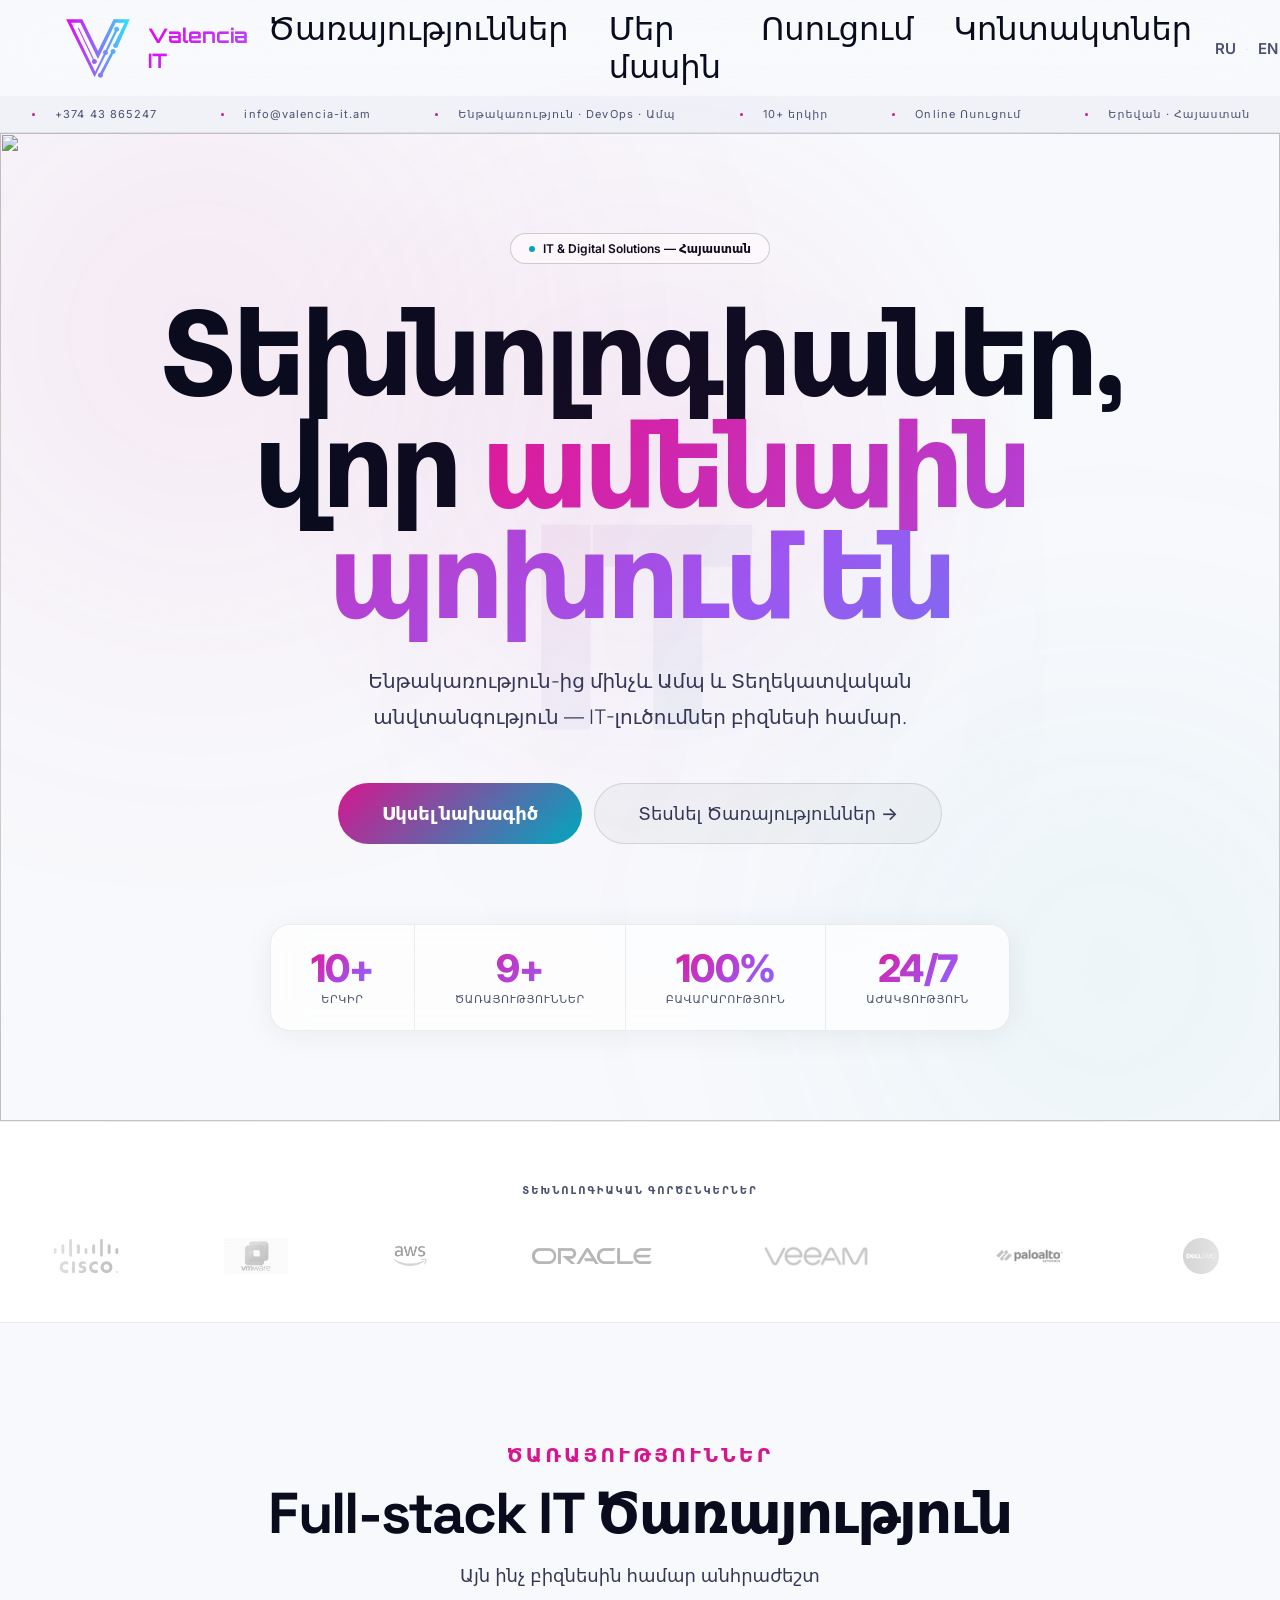
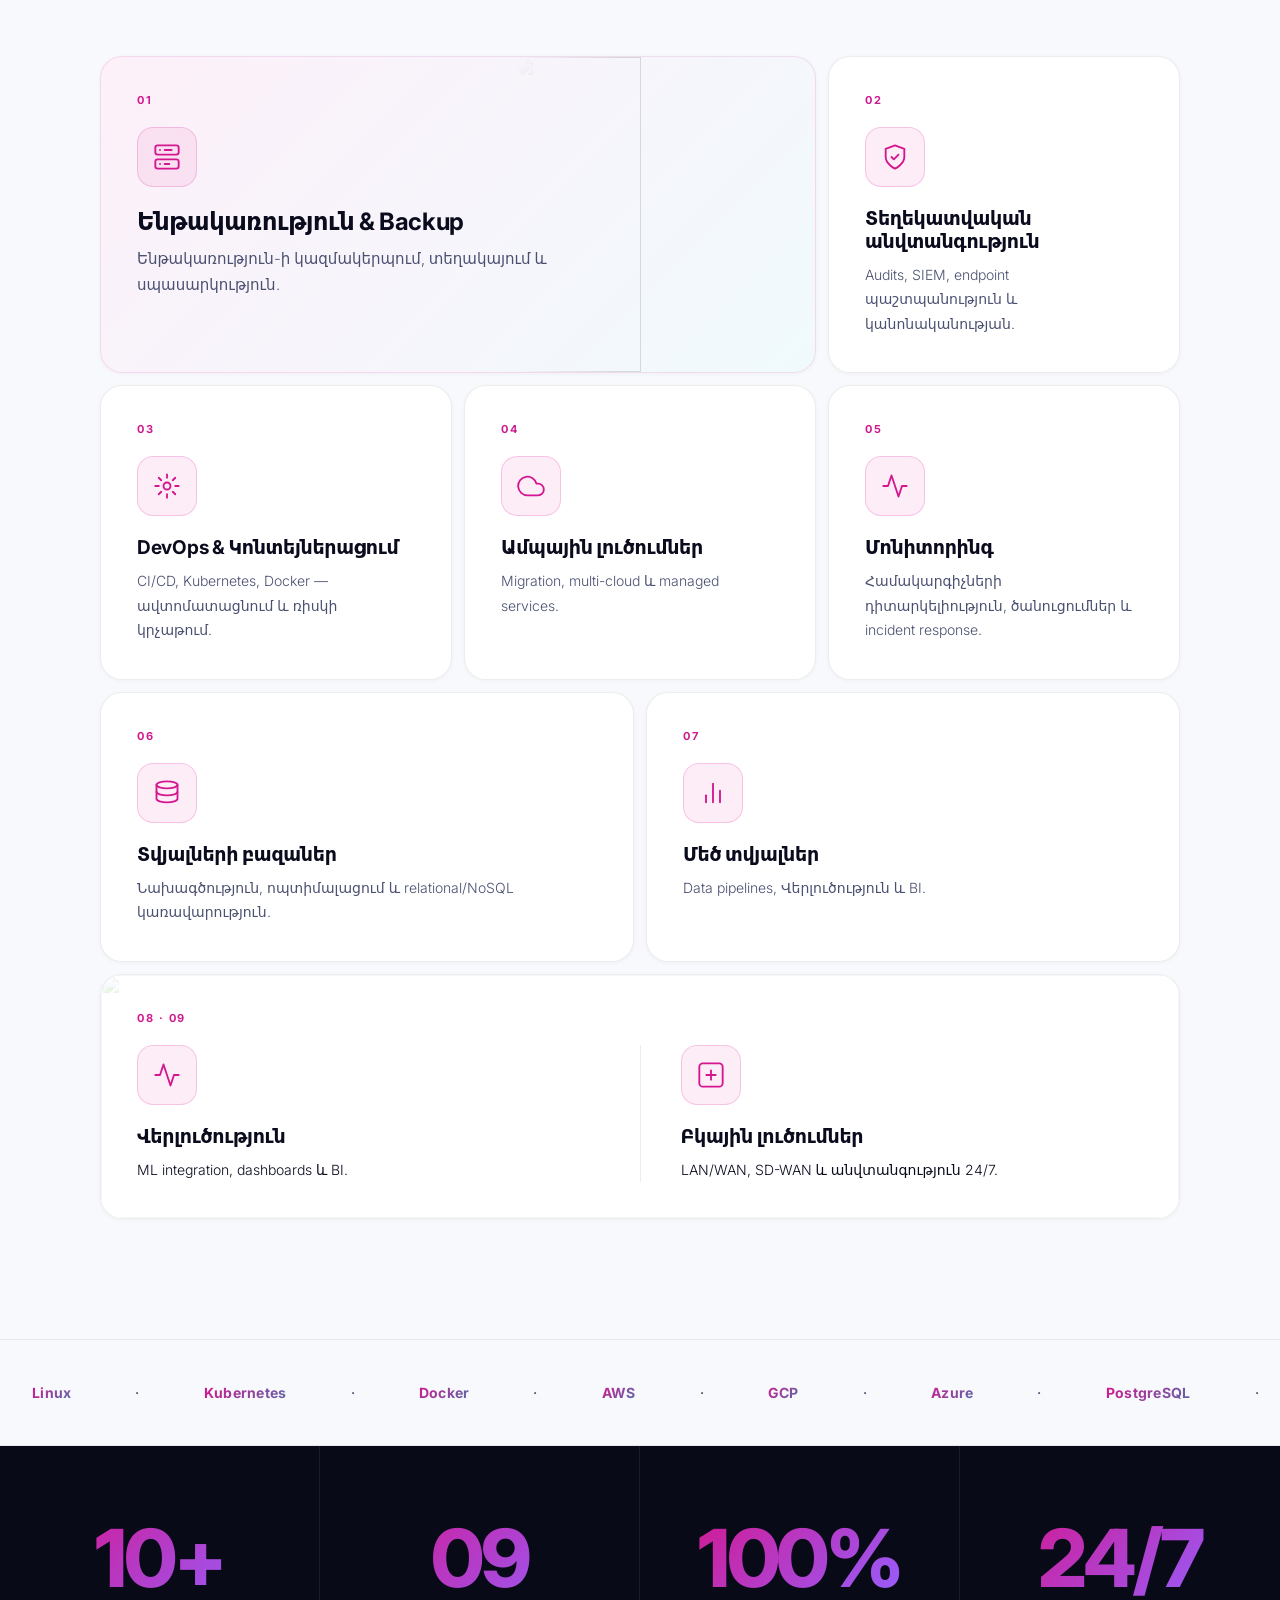
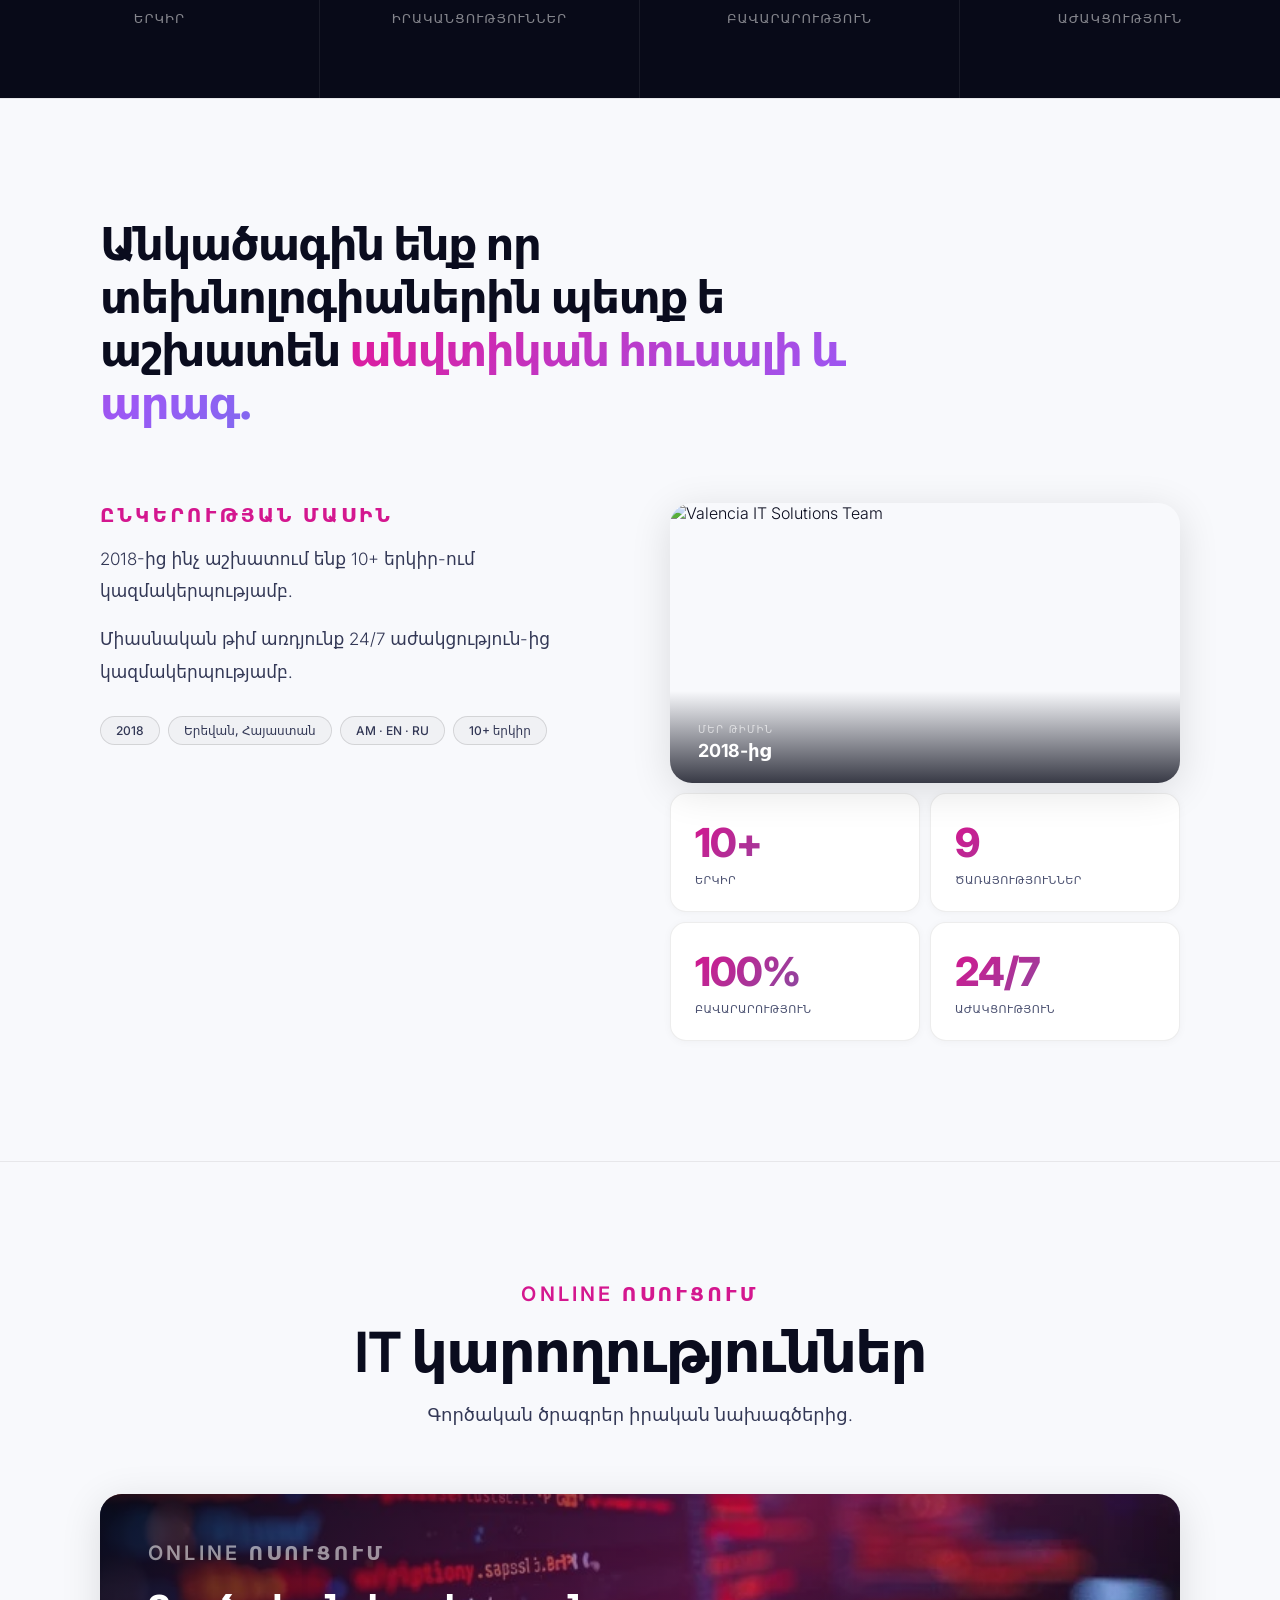
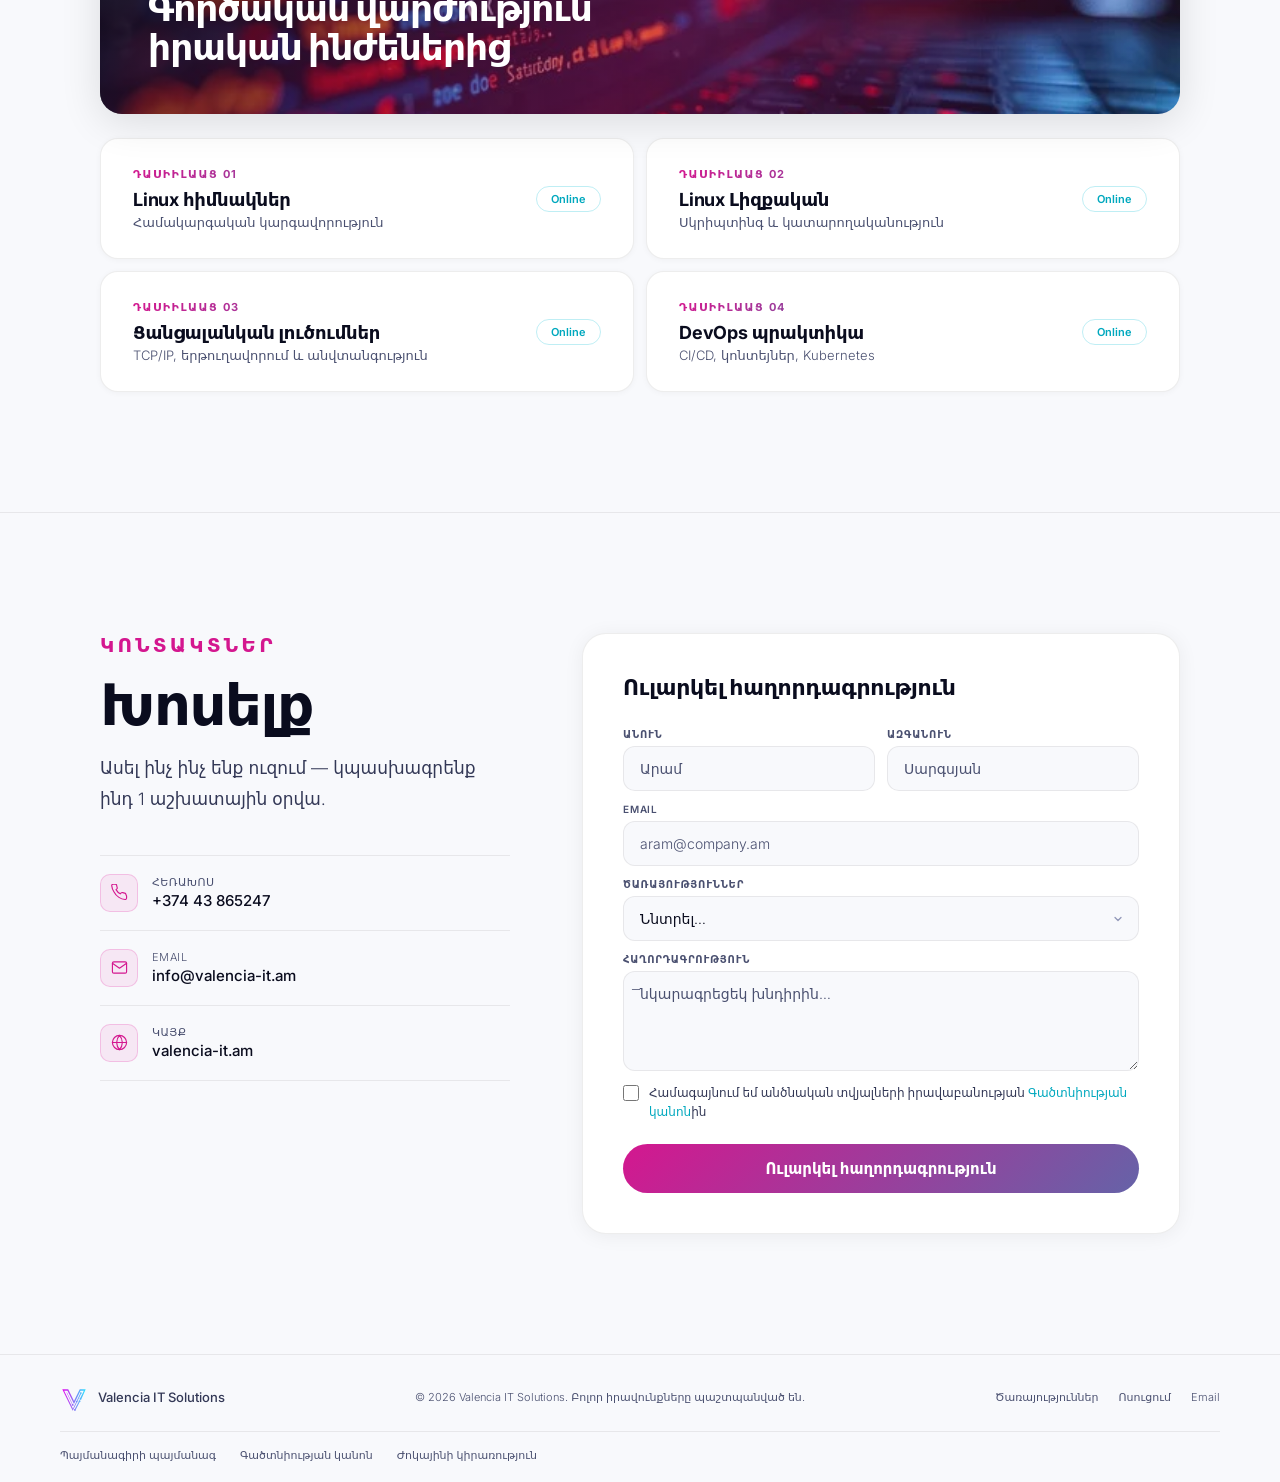
==== commit 1e5f84f5: "feat: update fonts, add partner logos marquee, darken gray text" ====
--- a/am.html
+++ b/am.html
@@ -13,7 +13,8 @@
   <meta property="og:image:width" content="1200"/>
   <meta property="og:image:height" content="630"/>
   <link rel="preconnect" href="https://fonts.googleapis.com"/>
-  <link href="https://fonts.googleapis.com/css2?family=Inter:wght@300;400;500;600;700;800&amp;display=swap" rel="stylesheet"/>
+  <link rel="preconnect" href="https://fonts.gstatic.com" crossorigin/>
+  <link href="https://fonts.googleapis.com/css2?family=Inter:wght@300;400;500;600;700;800&family=Space+Grotesk:wght@600;700;800&family=Orbitron:wght@700&display=swap" rel="stylesheet"/>
   <link rel="icon" href="favicon.svg" type="image/svg+xml"/>
   <link rel="stylesheet" href="style.css"/>
   <noscript><style>.r,.r2{opacity:1!important;transform:none!important}</style></noscript>
@@ -41,6 +42,13 @@
     <a href="#about">Մեր մասին</a>
     <a href="#training">Ոսուցում</a>
     <a href="#contact">Կոնտակտներ</a>
+    <div class="lang-sw">
+      <a href="index.html">RU</a>
+      <span class="lang-sep">·</span>
+      <a href="en.html">EN</a>
+      <span class="lang-sep">·</span>
+      <a href="am.html" class="active">AM</a>
+    </div>
     <a href="#contact" class="nav-cta">Սկսել նախագիծ</a>
   </div>
 </nav>
@@ -76,6 +84,53 @@
     <div class="hs"><div class="hs-n gt" data-count="9">0</div><div class="hs-l">Ծառայություններ</div></div>
     <div class="hs"><div class="hs-n gt">100%</div><div class="hs-l">բավարարություն</div></div>
     <div class="hs"><div class="hs-n gt">24/7</div><div class="hs-l">աժակցություն</div></div>
+  </div>
+</section>
+
+<!-- PARTNERS MARQUEE -->
+<section id="partners">
+  <div class="partners-head">
+    <span class="partners-lbl">Տեխնոլոգիական գործընկերներ</span>
+  </div>
+  <div class="partners-scroll">
+    <div class="partners-track">
+      <div class="p-logo"><img src="infrastructure_logos/cisco.png" alt="Cisco"/></div>
+      <div class="p-logo"><img src="infrastructure_logos/vmware.jpg" alt="VMware"/></div>
+      <div class="p-logo"><img src="infrastructure_logos/aws.jpg" alt="AWS"/></div>
+      <div class="p-logo"><img src="infrastructure_logos/oracle.png" alt="Oracle"/></div>
+      <div class="p-logo"><img src="infrastructure_logos/veeam.png" alt="Veeam"/></div>
+      <div class="p-logo"><img src="infrastructure_logos/paloalto.webp" alt="Palo Alto Networks"/></div>
+      <div class="p-logo"><img src="infrastructure_logos/dell-emc.jpg" alt="Dell EMC"/></div>
+      <div class="p-logo"><img src="infrastructure_logos/veritas.png" alt="Veritas"/></div>
+      <div class="p-logo"><img src="infrastructure_logos/juniper.png" alt="Juniper Networks"/></div>
+      <div class="p-logo"><img src="infrastructure_logos/lenovo.png" alt="Lenovo"/></div>
+      <div class="p-logo"><img src="infrastructure_logos/redhat.jpg" alt="Red Hat"/></div>
+      <div class="p-logo"><img src="infrastructure_logos/grafana.png" alt="Grafana"/></div>
+      <div class="p-logo"><img src="infrastructure_logos/postgresql.png" alt="PostgreSQL"/></div>
+      <div class="p-logo"><img src="infrastructure_logos/dynatrace.png" alt="Dynatrace"/></div>
+      <div class="p-logo"><img src="infrastructure_logos/ansible.png" alt="Ansible"/></div>
+      <div class="p-logo"><img src="infrastructure_logos/kubernetes.jpg" alt="Kubernetes"/></div>
+      <div class="p-logo"><img src="infrastructure_logos/gitlab.jpg" alt="GitLab"/></div>
+      <div class="p-logo"><img src="infrastructure_logos/terraform.jpg" alt="Terraform"/></div>
+      <div class="p-logo"><img src="infrastructure_logos/cisco.png" alt="Cisco"/></div>
+      <div class="p-logo"><img src="infrastructure_logos/vmware.jpg" alt="VMware"/></div>
+      <div class="p-logo"><img src="infrastructure_logos/aws.jpg" alt="AWS"/></div>
+      <div class="p-logo"><img src="infrastructure_logos/oracle.png" alt="Oracle"/></div>
+      <div class="p-logo"><img src="infrastructure_logos/veeam.png" alt="Veeam"/></div>
+      <div class="p-logo"><img src="infrastructure_logos/paloalto.webp" alt="Palo Alto Networks"/></div>
+      <div class="p-logo"><img src="infrastructure_logos/dell-emc.jpg" alt="Dell EMC"/></div>
+      <div class="p-logo"><img src="infrastructure_logos/veritas.png" alt="Veritas"/></div>
+      <div class="p-logo"><img src="infrastructure_logos/juniper.png" alt="Juniper Networks"/></div>
+      <div class="p-logo"><img src="infrastructure_logos/lenovo.png" alt="Lenovo"/></div>
+      <div class="p-logo"><img src="infrastructure_logos/redhat.jpg" alt="Red Hat"/></div>
+      <div class="p-logo"><img src="infrastructure_logos/grafana.png" alt="Grafana"/></div>
+      <div class="p-logo"><img src="infrastructure_logos/postgresql.png" alt="PostgreSQL"/></div>
+      <div class="p-logo"><img src="infrastructure_logos/dynatrace.png" alt="Dynatrace"/></div>
+      <div class="p-logo"><img src="infrastructure_logos/ansible.png" alt="Ansible"/></div>
+      <div class="p-logo"><img src="infrastructure_logos/kubernetes.jpg" alt="Kubernetes"/></div>
+      <div class="p-logo"><img src="infrastructure_logos/gitlab.jpg" alt="GitLab"/></div>
+      <div class="p-logo"><img src="infrastructure_logos/terraform.jpg" alt="Terraform"/></div>
+    </div>
   </div>
 </section>
 
--- a/style.css
+++ b/style.css
@@ -5,8 +5,8 @@
   --b1:   rgba(0,0,0,.07);
   --b2:   rgba(0,0,0,.12);
   --t:    #0a0c1e;
-  --m:    #9298b8;
-  --mid:  #5a607e;
+  --m:    #4a5070;
+  --mid:  #333856;
   --pk:   #d4178f;
   --cy:   #00a8be;
   --mx:   50%; --my: 50%;
@@ -56,16 +56,22 @@
 
 /* ── NAV ── */
 nav{
-  position:sticky;top:0;z-index:200;
+  position:sticky;top:0;z-index:1000;
   padding:0 60px;
   background:rgba(248,249,252,.85);
   backdrop-filter:blur(28px);
-  border-bottom:1px solid var(--b1);
 }
 .nav-row{height:96px;display:flex;align-items:center;justify-content:space-between}
 .nav-logo{display:flex;align-items:center;gap:12px;text-decoration:none}
 .nav-logo img{height:76px;transform:translateY(-8px)}
-.nav-logo-t{font-size:20px;font-weight:600;color:var(--t)}
+.nav-logo-t{
+  font-size:20px;font-weight:700;
+  font-family:'Orbitron',system-ui,sans-serif;
+  background:linear-gradient(135deg,#e801ef 0%,#a855f7 50%,#27e7fe 100%);
+  background-size:200% 200%;animation:gshift 6s ease infinite;
+  -webkit-background-clip:text;-webkit-text-fill-color:transparent;background-clip:text;
+  letter-spacing:-.01em;
+}
 .nav-links{display:flex}
 .nav-links a{font-size:32px;font-weight:500;font-family:system-ui,-apple-system,'Helvetica Neue',sans-serif;color:var(--t);text-decoration:none;padding:8px 20px;transition:color .15s}
 .nav-links a:hover{color:var(--t)}
@@ -102,6 +108,8 @@
 }
 .nav-mobile a:last-child{border-bottom:none}
 .nav-mobile a:hover{color:var(--t)}
+.nav-mobile .lang-sw{display:flex;padding:13px 0;border-bottom:1px solid var(--b1)}
+.nav-mobile .lang-sw a{font-size:15px;font-weight:600;padding:0;border-bottom:none}
 .nav-mobile .nav-cta{
   display:block;text-align:center;margin-top:10px;
   border-bottom:none;padding:13px 22px;
@@ -183,8 +191,9 @@
 @keyframes fadeup{from{opacity:0;transform:translateY(20px)}to{opacity:1;transform:translateY(0)}}
 
 .hero-h{
-  font-size:clamp(56px,8vw,130px);font-weight:800;
-  letter-spacing:-.04em;line-height:1.0;
+  font-size:clamp(32px,9vw,130px);font-weight:800;
+  font-family:'Space Grotesk',system-ui,sans-serif;
+  letter-spacing:-.05em;line-height:.97;
   color:var(--t);margin-bottom:28px;
   opacity:0;animation:fadeup .9s .25s cubic-bezier(.16,1,.3,1) forwards;
 }
@@ -236,7 +245,8 @@
 }
 .sec-h{
   font-size:clamp(38px,4.5vw,64px);font-weight:800;
-  letter-spacing:-.025em;line-height:1.08;
+  font-family:'Space Grotesk',system-ui,sans-serif;
+  letter-spacing:-.03em;line-height:1.06;
 }
 .sec-sub{font-size:18px;color:var(--mid);line-height:1.75;max-width:520px;margin:16px auto 0;font-weight:300}
 
@@ -304,6 +314,45 @@
 .bc-data .bc6-grid{position:relative;z-index:1;}
 .bc-data p{color:var(--t);}
 
+/* ── PARTNERS MARQUEE ── */
+#partners{
+  padding:56px 0 48px;
+  background:var(--s1);
+  border-top:1px solid var(--b1);
+  border-bottom:1px solid var(--b1);
+}
+.partners-head{text-align:center;margin-bottom:40px}
+.partners-lbl{
+  font-size:10px;font-weight:700;
+  letter-spacing:.2em;text-transform:uppercase;
+  color:var(--m);
+}
+.partners-scroll{position:relative;overflow:hidden}
+.partners-scroll::before,
+.partners-scroll::after{
+  content:'';position:absolute;
+  top:0;bottom:0;width:160px;z-index:2;pointer-events:none;
+}
+.partners-scroll::before{left:0;background:linear-gradient(to right,var(--s1) 0%,transparent 100%)}
+.partners-scroll::after{right:0;background:linear-gradient(to left,var(--s1) 0%,transparent 100%)}
+.partners-track{
+  display:flex;width:max-content;
+  align-items:center;
+  animation:ptick 40s linear infinite;
+}
+@keyframes ptick{from{transform:translateX(0)}to{transform:translateX(-50%)}}
+.p-logo{
+  display:flex;align-items:center;justify-content:center;
+  padding:0 52px;flex-shrink:0;
+}
+.p-logo img{
+  height:36px;width:auto;max-width:120px;
+  object-fit:contain;display:block;
+  filter:grayscale(1) opacity(.45);
+  transition:filter .3s ease;
+}
+.p-logo img:hover{filter:grayscale(0) opacity(1)}
+
 /* ── TECH TICKER ── */
 .dtick{padding:44px 0;border-top:1px solid var(--b1);border-bottom:1px solid var(--b1);overflow:hidden}
 .dtick-t{display:flex;width:max-content;animation:tick 24s linear infinite}
@@ -341,7 +390,8 @@
 #about{padding:120px 0;border-top:1px solid var(--b1)}
 .about-statement{
   font-size:clamp(28px,3.5vw,52px);font-weight:700;
-  letter-spacing:-.025em;line-height:1.2;
+  font-family:'Space Grotesk',system-ui,sans-serif;
+  letter-spacing:-.03em;line-height:1.18;
   color:var(--t);max-width:820px;margin-bottom:72px;
 }
 .about-grid{display:grid;grid-template-columns:1fr 1fr;gap:60px;align-items:start}
@@ -472,6 +522,44 @@
 .prv-sec a:hover{text-decoration:underline}
 .prv-sec p+p{margin-top:12px}
 
+/* ── SUBPAGE ── */
+.sp-hero{padding:32px 60px 0;max-width:1260px;margin:0 auto}
+.sp-breadcrumb{display:flex;align-items:center;flex-wrap:wrap;gap:5px;font-size:12px;color:var(--m);margin-bottom:12px}
+.sp-breadcrumb a{color:var(--m);text-decoration:none;transition:color .15s}
+.sp-breadcrumb a:hover{color:var(--t)}
+.sp-breadcrumb-sep{color:var(--b2)}
+.sp-page-title{font-size:clamp(26px,4vw,52px);font-weight:800;letter-spacing:-.025em;line-height:1.1;color:var(--t)}
+.sp-divider{border:none;border-top:1px solid var(--b1);margin:0}
+.sp-layout{max-width:1260px;margin:0 auto;padding:64px 60px 80px}
+.sp-layout.has-sidebar{display:grid;grid-template-columns:max-content 1fr;gap:56px;align-items:start}
+.sp-sidebar{position:sticky;top:128px;align-self:start;height:fit-content}
+.sp-sidebar-label{font-size:11px;font-weight:700;letter-spacing:.12em;text-transform:uppercase;color:var(--m);margin-bottom:12px}
+.sp-nav{display:flex;flex-direction:column;gap:2px}
+.sp-sub{display:block;font-size:15px;font-weight:500;color:var(--mid);text-decoration:none;padding:9px 14px;border-radius:8px;transition:color .15s,background .15s}
+.sp-sub:hover{color:var(--t);background:var(--s1)}
+.sp-sub.active{color:var(--t);background:var(--s1);font-weight:700}
+main{min-width:0}
+main img{max-width:100%;height:auto;border-radius:8px;display:block}
+main h2,main h3,main h4{font-weight:700;letter-spacing:-.015em;color:var(--t);margin:28px 0 10px;line-height:1.2}
+main h2{font-size:clamp(20px,2.5vw,30px)}
+main h3{font-size:18px}
+main p{font-size:16px;color:var(--mid);line-height:1.8;font-weight:300;margin-bottom:12px}
+main ul,main ol{padding-left:22px;font-size:16px;color:var(--mid);line-height:1.8;font-weight:300;margin-bottom:12px}
+main a{color:var(--cy);text-decoration:none}
+main a:hover{text-decoration:underline}
+main table{width:100%;border-collapse:collapse;font-size:14px;margin-bottom:20px}
+main table th,main table td{padding:10px 14px;border:1px solid var(--b1);text-align:left}
+main table th{font-weight:600;background:var(--s1)}
+
+/* ── PARTNERS ── */
+.partner-grid{display:grid;grid-template-columns:repeat(4,1fr);gap:16px;margin:32px 0}
+.partner-card{display:flex;flex-direction:column;align-items:center;justify-content:center;gap:14px;padding:24px 16px;background:var(--s1);border:1px solid var(--b1);border-radius:14px;text-decoration:none;color:inherit;transition:border-color .2s,box-shadow .2s,transform .22s;position:relative;z-index:0}
+.partner-card:hover{border-color:rgba(212,23,143,.35);box-shadow:0 8px 28px rgba(212,23,143,.09);transform:translateY(-3px)}
+.partner-logo{width:130px;height:52px;display:flex;align-items:center;justify-content:center;flex-shrink:0}
+.partner-logo img{width:100%;height:100%;object-fit:contain;display:block}
+.partner-name{font-size:13px;font-weight:700;color:var(--t);text-align:center;line-height:1.3}
+.partner-site{font-size:11px;color:var(--m);text-align:center;margin-top:-8px}
+
 /* ── FOOTER ── */
 footer{border-top:1px solid var(--b1);padding:28px 60px 20px}
 .footer-main{display:flex;justify-content:space-between;align-items:center;flex-wrap:wrap;gap:16px;padding-bottom:20px}
@@ -487,16 +575,30 @@
 .flinks a:hover{color:var(--mid)}
 
 /* ── RESPONSIVE ── */
+@media(max-width:1200px){
+  .nav-links a{font-size:20px;padding:6px 12px}
+}
 @media(max-width:900px){
+  .nav-links{display:none}
+  .nav-cta{display:none}
+  .lang-sw{display:none}
+  .nav-burger{display:flex}
+  .nav-mobile .lang-sw{display:flex}
   nav,footer{padding-left:28px;padding-right:28px}
   .w{padding:0 28px}
   #hero{padding-left:28px;padding-right:28px}
+  .sp-hero{padding:24px 28px 0}
+  .sp-layout,.sp-layout.has-sidebar{padding:32px 28px 60px;display:block}
+  .sp-sidebar{position:static !important;top:auto !important;z-index:0 !important;margin-bottom:28px}
   .bento{grid-template-columns:1fr 1fr}
   .b6,.b4,.b3,.b2{grid-column:span 2}
   .stats-wrap{grid-template-columns:1fr 1fr}
   .stat:nth-child(2){border-right:none}
   .stat:nth-child(3){border-top:1px solid rgba(255,255,255,.07)}
   .about-grid,.contact-grid{grid-template-columns:1fr;gap:48px}
+  .partner-grid{grid-template-columns:repeat(2,1fr);gap:10px}
+  .partner-card{padding:18px 12px;gap:10px}
+  .partner-logo{width:110px;height:44px}
   .tr-grid{grid-template-columns:1fr}
   .hero-stats{flex-wrap:wrap}
   .hs{flex:0 0 50%;border-right:none;border-bottom:1px solid var(--b1)}
@@ -507,11 +609,16 @@
   nav,footer{padding-left:18px;padding-right:18px}
   .w{padding:0 18px}
   #hero{padding:90px 18px 70px}
+  .sp-hero{padding:20px 18px 0}
+  .sp-layout,.sp-layout.has-sidebar{padding:24px 18px 48px}
   .nav-links{display:none}
   .nav-cta{display:none}
   .lang-sw{display:none}
   .nav-burger{display:flex}
   .bento{grid-template-columns:1fr}
+  .p-logo{padding:0 28px}
+  .p-logo img{height:28px}
+  .partners-scroll::before,.partners-scroll::after{width:60px}
   .b6,.b4,.b3,.b2{grid-column:span 1}
   .bc6-grid{grid-template-columns:1fr;gap:24px}
   .bc6-sep{display:none}
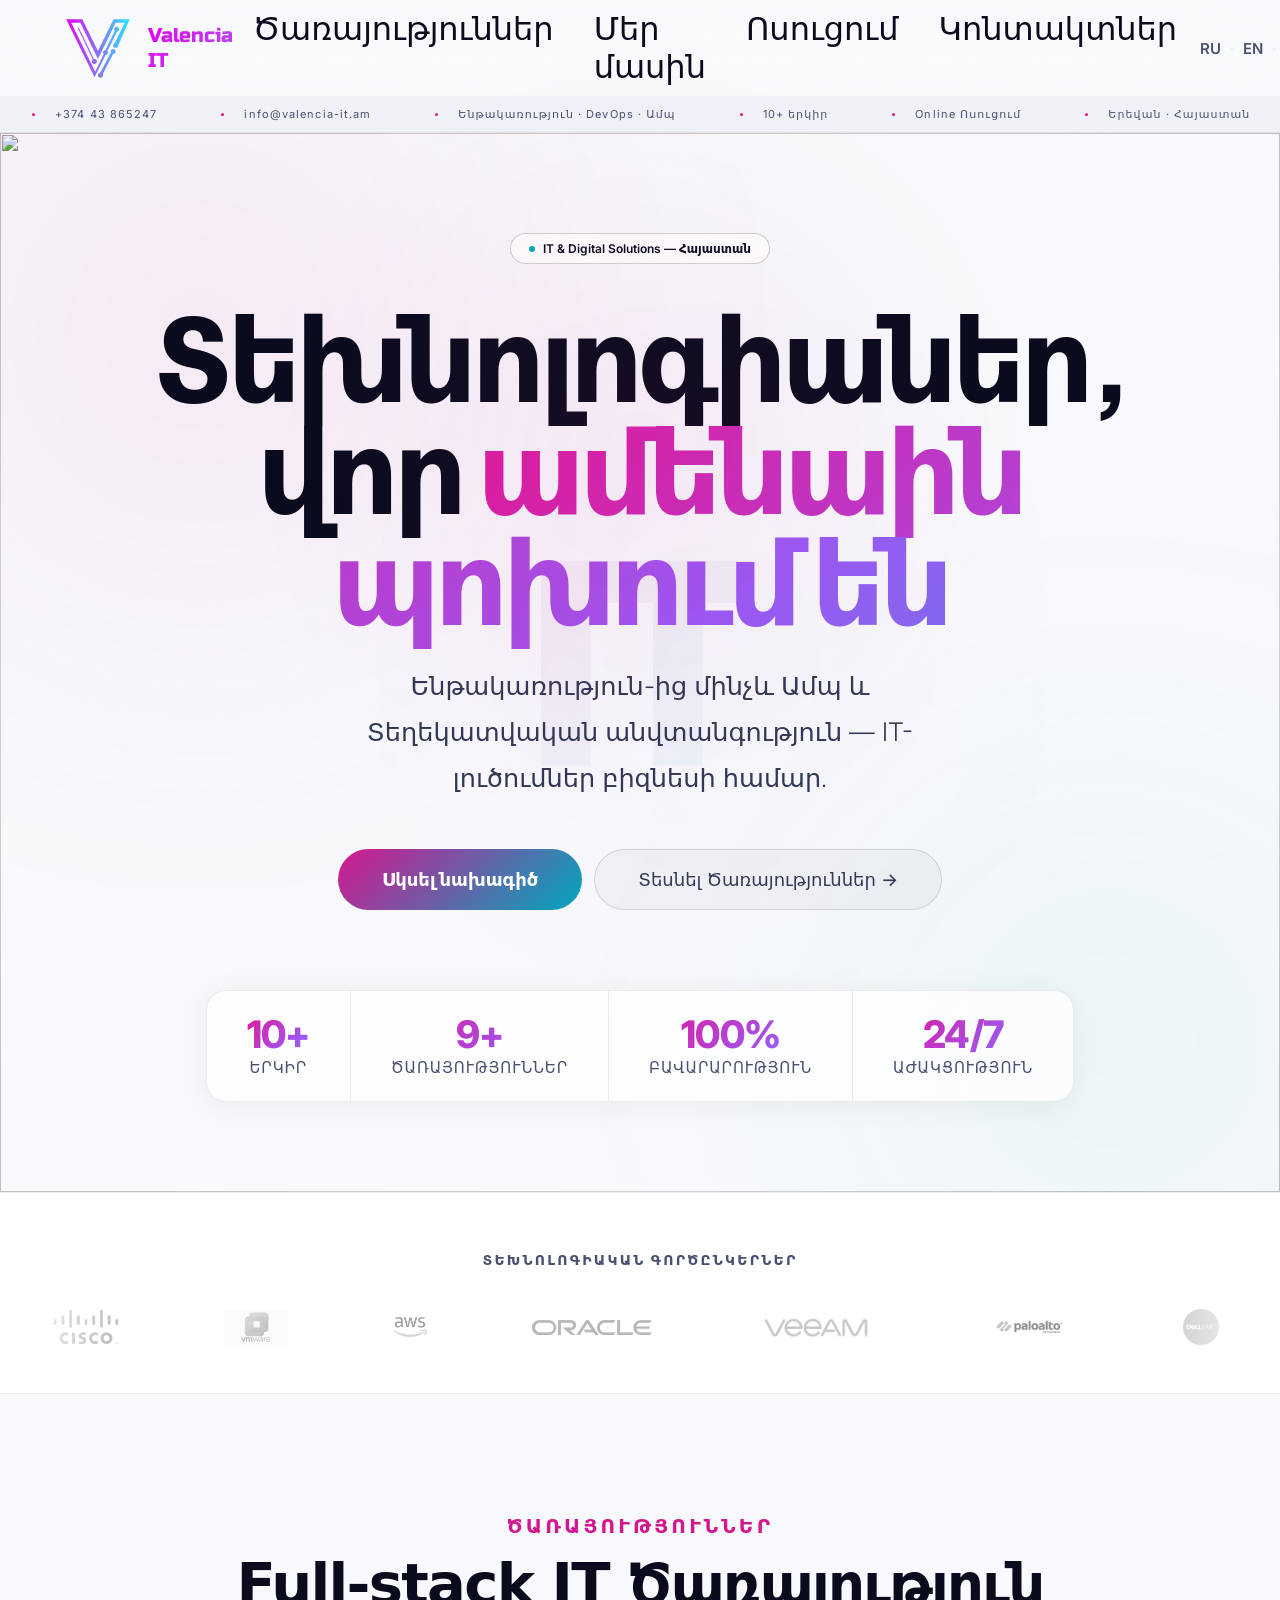
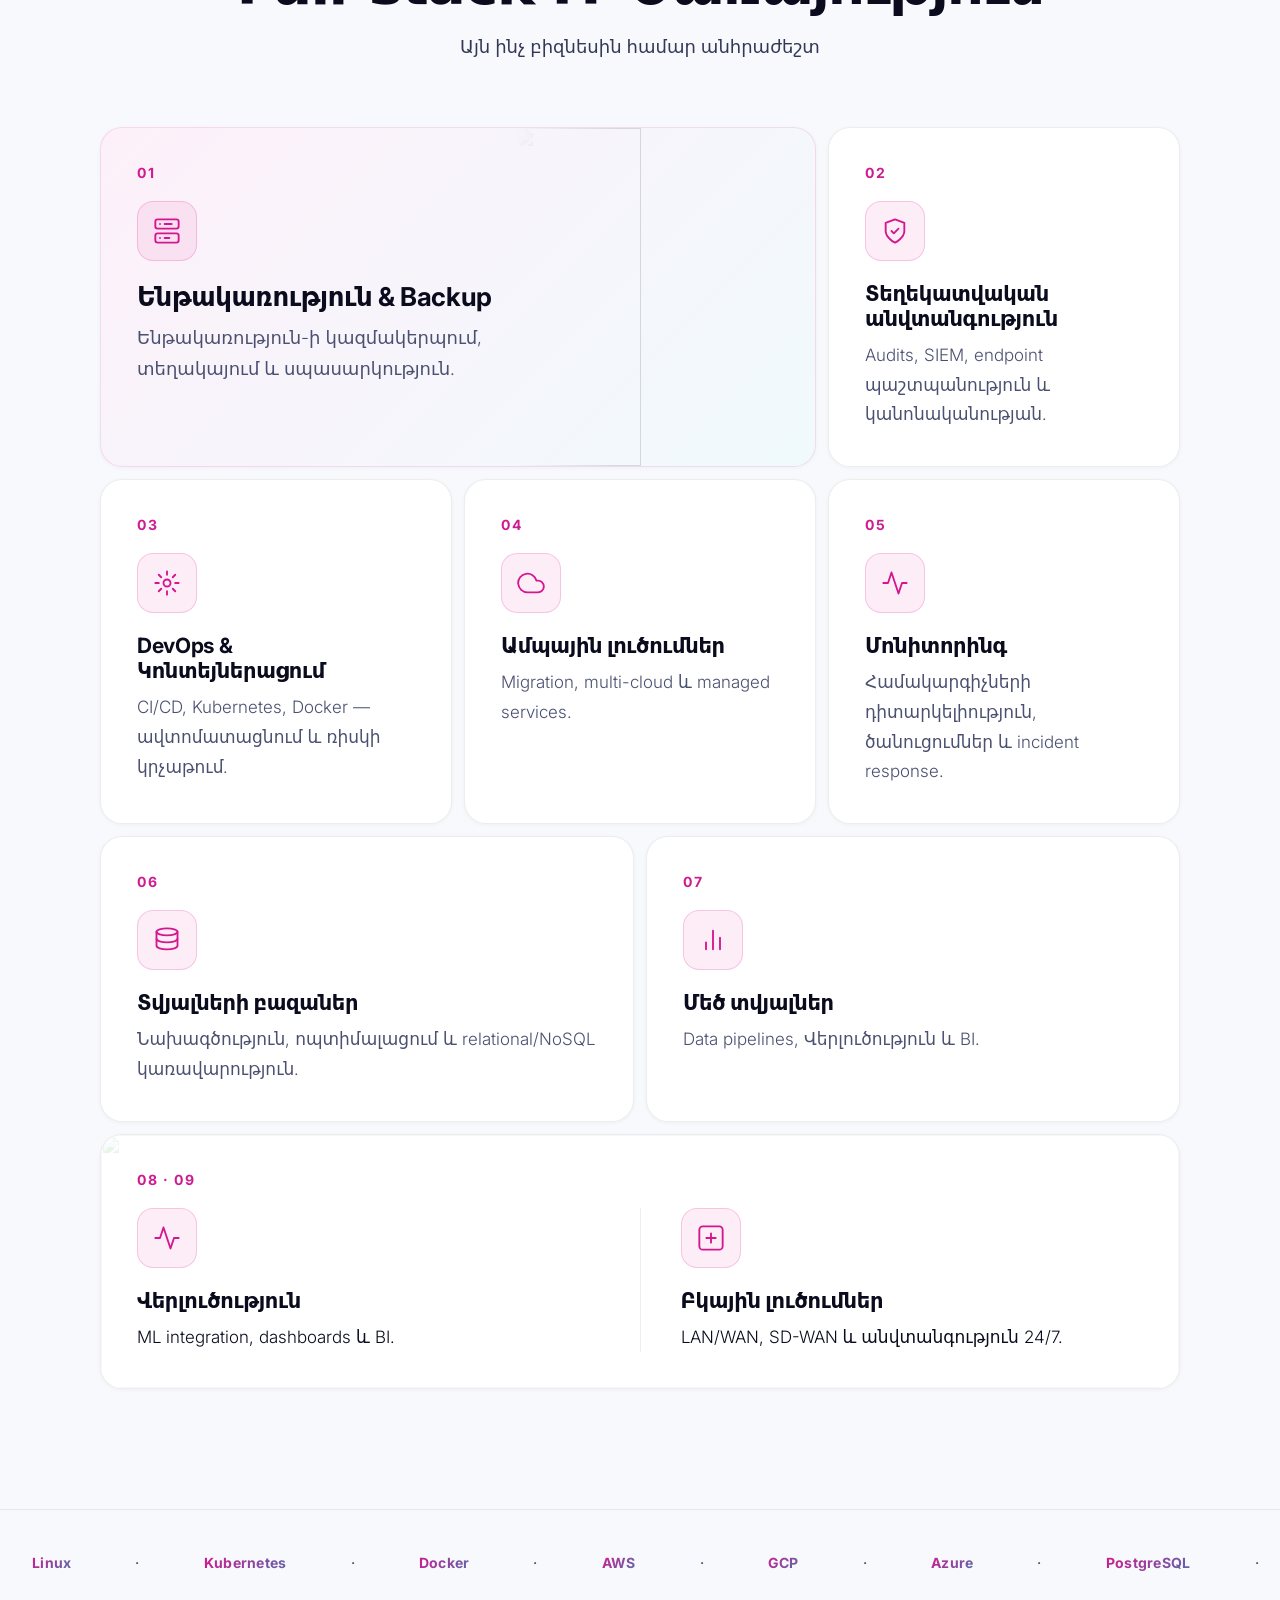
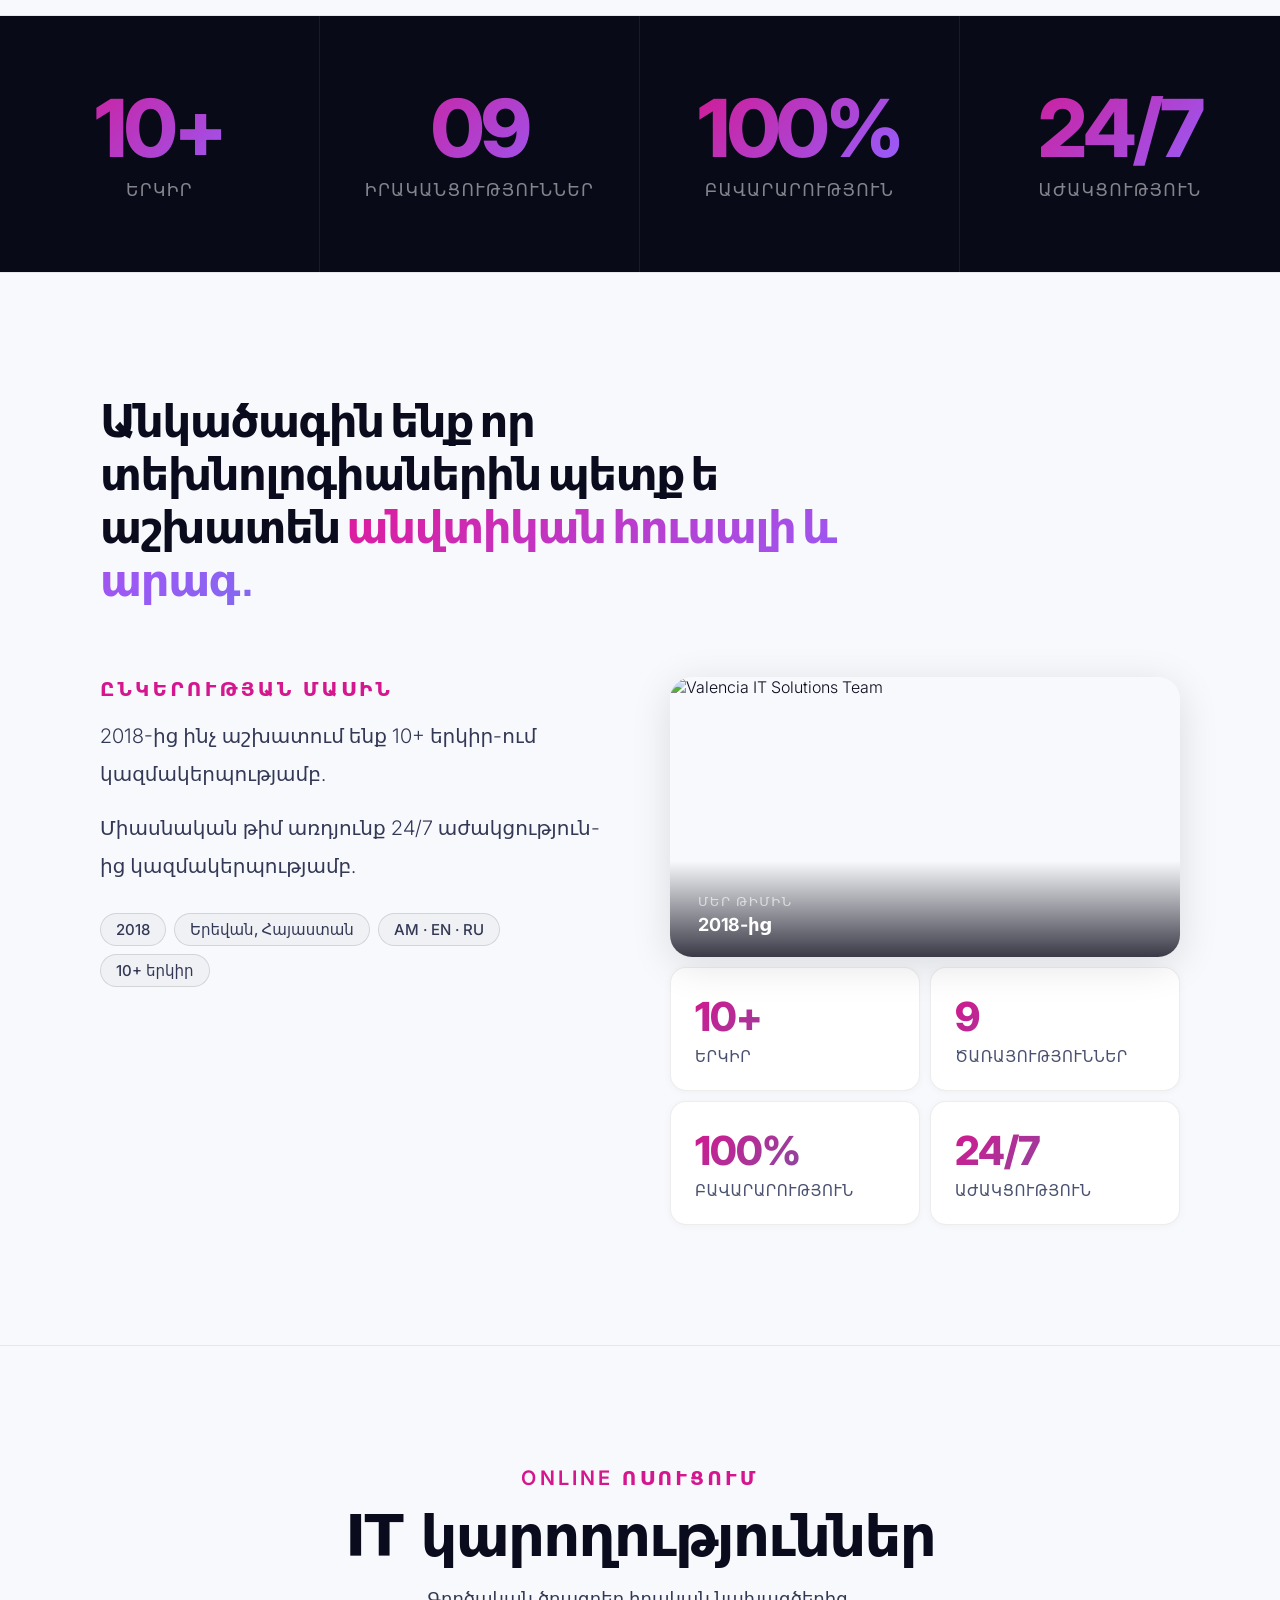
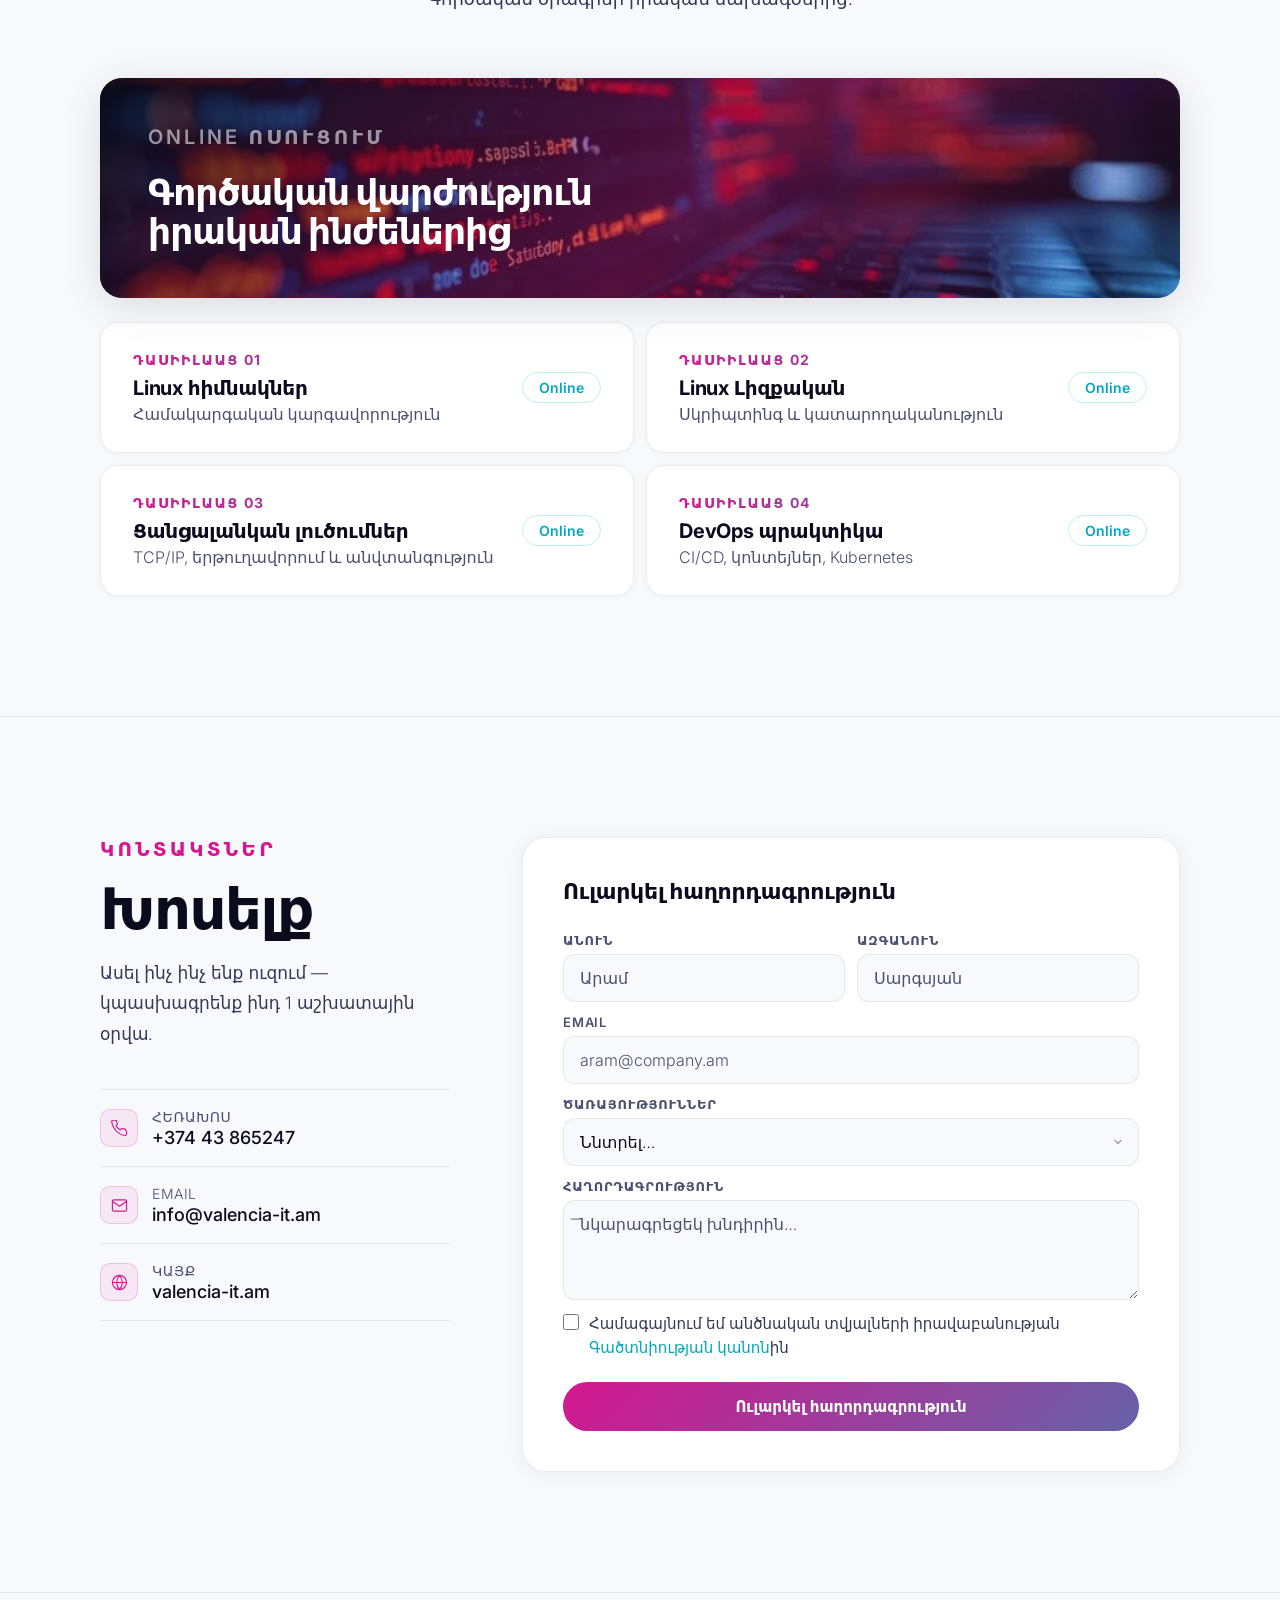
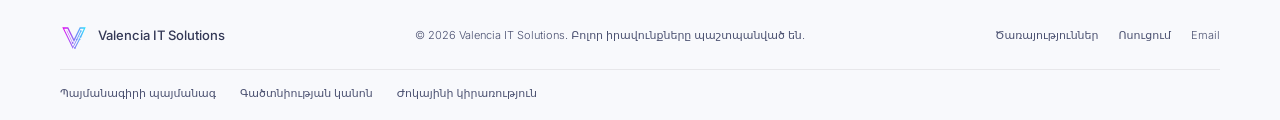
==== commit daace96f: "feat: switch hero font to Plus Jakarta Sans, scale up all small text sizes" ====
--- a/am.html
+++ b/am.html
@@ -14,7 +14,7 @@
   <meta property="og:image:height" content="630"/>
   <link rel="preconnect" href="https://fonts.googleapis.com"/>
   <link rel="preconnect" href="https://fonts.gstatic.com" crossorigin/>
-  <link href="https://fonts.googleapis.com/css2?family=Inter:wght@300;400;500;600;700;800&family=Space+Grotesk:wght@600;700;800&family=Orbitron:wght@700&display=swap" rel="stylesheet"/>
+  <link href="https://fonts.googleapis.com/css2?family=Inter:wght@300;400;500;600;700;800&family=Plus+Jakarta+Sans:wght@700;800&family=Russo+One&display=swap" rel="stylesheet"/>
   <link rel="icon" href="favicon.svg" type="image/svg+xml"/>
   <link rel="stylesheet" href="style.css"/>
   <noscript><style>.r,.r2{opacity:1!important;transform:none!important}</style></noscript>
@@ -32,7 +32,7 @@
       <a href="#contact">Կոնտակտներ</a>
     </div>
     <div class="nav-actions">
-      <div class="lang-sw"><a href="index.html">RU</a><span class="lang-sep">·</span><a href="en.html">EN</a><span class="lang-sep">·</span><a href="am.html" class="active">AM</a></div>
+      <div class="lang-sw"><a href="ru.html">RU</a><span class="lang-sep">·</span><a href="index.html">EN</a><span class="lang-sep">·</span><a href="am.html" class="active">AM</a></div>
       <a href="#contact" class="nav-cta">Սկսել նախագիծ</a>
       <button class="nav-burger" id="burger" aria-label="Menu"><span></span><span></span><span></span></button>
     </div>
@@ -43,9 +43,9 @@
     <a href="#training">Ոսուցում</a>
     <a href="#contact">Կոնտակտներ</a>
     <div class="lang-sw">
-      <a href="index.html">RU</a>
+      <a href="ru.html">RU</a>
       <span class="lang-sep">·</span>
-      <a href="en.html">EN</a>
+      <a href="index.html">EN</a>
       <span class="lang-sep">·</span>
       <a href="am.html" class="active">AM</a>
     </div>
--- a/style.css
+++ b/style.css
@@ -65,8 +65,8 @@
 .nav-logo{display:flex;align-items:center;gap:12px;text-decoration:none}
 .nav-logo img{height:76px;transform:translateY(-8px)}
 .nav-logo-t{
-  font-size:20px;font-weight:700;
-  font-family:'Orbitron',system-ui,sans-serif;
+  font-size:20px;font-weight:400;
+  font-family:'Russo One',system-ui,sans-serif;
   background:linear-gradient(135deg,#e801ef 0%,#a855f7 50%,#27e7fe 100%);
   background-size:200% 200%;animation:gshift 6s ease infinite;
   -webkit-background-clip:text;-webkit-text-fill-color:transparent;background-clip:text;
@@ -192,13 +192,13 @@
 
 .hero-h{
   font-size:clamp(32px,9vw,130px);font-weight:800;
-  font-family:'Space Grotesk',system-ui,sans-serif;
+  font-family:'Plus Jakarta Sans',system-ui,sans-serif;
   letter-spacing:-.05em;line-height:.97;
   color:var(--t);margin-bottom:28px;
   opacity:0;animation:fadeup .9s .25s cubic-bezier(.16,1,.3,1) forwards;
 }
 .hero-sub{
-  font-size:clamp(16px,1.6vw,20px);font-weight:300;
+  font-size:clamp(20px,2vw,26px);font-weight:300;
   color:var(--mid);line-height:1.8;
   max-width:560px;margin:0 auto 48px;
   opacity:0;animation:fadeup .9s .4s cubic-bezier(.16,1,.3,1) forwards;
@@ -233,7 +233,7 @@
 .hs{padding:24px 40px;text-align:center;border-right:1px solid var(--b1)}
 .hs:last-child{border-right:none}
 .hs-n{font-size:38px;font-weight:800;letter-spacing:-.02em;line-height:1}
-.hs-l{font-size:11px;color:var(--m);margin-top:5px;font-weight:400;letter-spacing:.06em;text-transform:uppercase}
+.hs-l{font-size:15px;color:var(--m);margin-top:5px;font-weight:400;letter-spacing:.06em;text-transform:uppercase}
 
 
 /* ── SERVICES ── */
@@ -275,7 +275,7 @@
 
 .bc-feat{background:linear-gradient(135deg,#fdf0f9,#f0fafd);border-color:rgba(212,23,143,.12)}
 .bc-n{
-  font-size:11px;font-weight:700;letter-spacing:.14em;
+  font-size:14px;font-weight:700;letter-spacing:.12em;
   background:linear-gradient(135deg,var(--pk),var(--cy));
   background-size:200%;animation:gshift 6s ease infinite;
   -webkit-background-clip:text;-webkit-text-fill-color:transparent;background-clip:text;
@@ -287,10 +287,10 @@
   display:flex;align-items:center;justify-content:center;margin-bottom:20px;
 }
 .bc-ico svg{width:28px;height:28px;stroke:var(--pk);stroke-width:1.6;fill:none;stroke-linecap:round;stroke-linejoin:round}
-.bc h3{font-size:19px;font-weight:700;letter-spacing:-.015em;color:var(--t);margin-bottom:10px}
-.bc p{font-size:14px;color:var(--m);line-height:1.75;font-weight:300}
-.b4 h3{font-size:24px}
-.b4 p{font-size:15px;max-width:440px}
+.bc h3{font-size:21px;font-weight:700;letter-spacing:-.015em;color:var(--t);margin-bottom:10px}
+.bc p{font-size:17px;color:var(--m);line-height:1.75;font-weight:300}
+.b4 h3{font-size:26px}
+.b4 p{font-size:18px;max-width:440px}
 .bc6-grid{display:grid;grid-template-columns:1fr 1px 1fr;gap:40px;align-items:start;margin-top:4px}
 .bc6-sep{background:var(--b1);align-self:stretch;min-height:120px}
 
@@ -323,8 +323,8 @@
 }
 .partners-head{text-align:center;margin-bottom:40px}
 .partners-lbl{
-  font-size:10px;font-weight:700;
-  letter-spacing:.2em;text-transform:uppercase;
+  font-size:14px;font-weight:700;
+  letter-spacing:.16em;text-transform:uppercase;
   color:var(--m);
 }
 .partners-scroll{position:relative;overflow:hidden}
@@ -384,21 +384,21 @@
   -webkit-background-clip:text;-webkit-text-fill-color:transparent;background-clip:text;
   margin-bottom:12px;
 }
-.stat-l{font-size:13px;color:rgba(255,255,255,.5);font-weight:400;letter-spacing:.08em;text-transform:uppercase}
+.stat-l{font-size:17px;color:rgba(255,255,255,.5);font-weight:400;letter-spacing:.08em;text-transform:uppercase}
 
 /* ── ABOUT ── */
 #about{padding:120px 0;border-top:1px solid var(--b1)}
 .about-statement{
   font-size:clamp(28px,3.5vw,52px);font-weight:700;
-  font-family:'Space Grotesk',system-ui,sans-serif;
+  font-family:'Plus Jakarta Sans',system-ui,sans-serif;
   letter-spacing:-.03em;line-height:1.18;
   color:var(--t);max-width:820px;margin-bottom:72px;
 }
 .about-grid{display:grid;grid-template-columns:1fr 1fr;gap:60px;align-items:start}
-.about-l p{font-size:17px;color:var(--mid);line-height:1.9;margin-bottom:16px;font-weight:300}
+.about-l p{font-size:20px;color:var(--mid);line-height:1.9;margin-bottom:16px;font-weight:300}
 .pills{display:flex;flex-wrap:wrap;gap:8px;margin-top:28px}
 .pill{
-  font-size:12px;font-weight:500;
+  font-size:15px;font-weight:500;
   border:1px solid var(--b2);border-radius:100px;
   padding:6px 15px;color:var(--mid);background:rgba(0,0,0,.03);
 }
@@ -413,22 +413,22 @@
   background:linear-gradient(to top,rgba(8,10,24,.8) 0%,transparent 100%);
   padding:32px 28px 22px;color:#fff;
 }
-.about-photo-tag{font-size:10px;letter-spacing:.14em;text-transform:uppercase;opacity:.6;margin-bottom:5px;font-weight:500}
+.about-photo-tag{font-size:13px;letter-spacing:.12em;text-transform:uppercase;opacity:.6;margin-bottom:5px;font-weight:500}
 .about-photo-label{font-size:18px;font-weight:700;letter-spacing:-.01em}
 
 .about-card{background:var(--s1);border:1px solid var(--b1);border-radius:22px;overflow:hidden;box-shadow:0 2px 16px rgba(0,0,0,.05)}
 .ac-top{padding:20px 26px;border-bottom:1px solid var(--b1);display:flex;align-items:center;gap:10px}
 .ac-led{width:8px;height:8px;border-radius:50%;background:var(--cy);animation:pulse 2s infinite}
-.ac-tt{font-size:13px;font-weight:500;color:var(--mid)}
+.ac-tt{font-size:16px;font-weight:500;color:var(--mid)}
 .ac-row{display:flex;justify-content:space-between;align-items:center;padding:16px 26px;border-bottom:1px solid var(--b1);gap:16px}
 .ac-row:last-child{border-bottom:none}
-.ac-k{font-size:13px;color:var(--m)}
-.ac-v{font-size:14px;font-weight:600;color:var(--t);text-align:right}
+.ac-k{font-size:16px;color:var(--m)}
+.ac-v{font-size:17px;font-weight:600;color:var(--t);text-align:right}
 .about-nums{display:grid;grid-template-columns:1fr 1fr;gap:10px;margin-top:10px}
 .an{background:var(--s1);border:1px solid var(--b1);border-radius:16px;padding:24px;box-shadow:0 1px 8px rgba(0,0,0,.04);transition:border-color .2s,box-shadow .2s}
 .an:hover{border-color:var(--b2)}
 .an-n{font-size:40px;font-weight:800;letter-spacing:-.025em;background:linear-gradient(135deg,var(--pk),var(--cy));background-size:200%;animation:gshift 6s ease infinite;-webkit-background-clip:text;-webkit-text-fill-color:transparent;background-clip:text}
-.an-l{font-size:11px;color:var(--m);margin-top:6px;letter-spacing:.04em;text-transform:uppercase}
+.an-l{font-size:15px;color:var(--m);margin-top:6px;letter-spacing:.04em;text-transform:uppercase}
 
 /* training banner */
 .tr-banner{
@@ -458,10 +458,10 @@
   transition:border-color .2s,box-shadow .2s,transform .2s;
 }
 .tr:hover{border-color:rgba(212,23,143,.2);box-shadow:0 8px 32px rgba(0,0,0,.1);transform:translateY(-2px)}
-.tr-n{font-size:11px;font-weight:700;letter-spacing:.14em;background:linear-gradient(135deg,var(--pk),var(--cy));background-size:200%;animation:gshift 6s ease infinite;-webkit-background-clip:text;-webkit-text-fill-color:transparent;background-clip:text;margin-bottom:8px}
-.tr h3{font-size:18px;font-weight:700;color:var(--t);margin-bottom:4px;letter-spacing:-.01em}
-.tr p{font-size:13px;color:var(--m);font-weight:300}
-.tr-badge{font-size:11px;font-weight:600;color:var(--cy);border:1px solid rgba(0,189,212,.25);border-radius:100px;padding:5px 14px;white-space:nowrap;flex-shrink:0}
+.tr-n{font-size:14px;font-weight:700;letter-spacing:.12em;background:linear-gradient(135deg,var(--pk),var(--cy));background-size:200%;animation:gshift 6s ease infinite;-webkit-background-clip:text;-webkit-text-fill-color:transparent;background-clip:text;margin-bottom:8px}
+.tr h3{font-size:20px;font-weight:700;color:var(--t);margin-bottom:4px;letter-spacing:-.01em}
+.tr p{font-size:16px;color:var(--m);font-weight:300}
+.tr-badge{font-size:14px;font-weight:600;color:var(--cy);border:1px solid rgba(0,189,212,.25);border-radius:100px;padding:6px 16px;white-space:nowrap;flex-shrink:0}
 
 /* ── CONTACT ── */
 #contact{padding:120px 0;border-top:1px solid var(--b1)}
@@ -473,18 +473,18 @@
 .ci:first-child{border-top:1px solid var(--b1)}
 .ci-ico{width:38px;height:38px;border-radius:10px;background:rgba(224,25,154,.08);border:1px solid rgba(224,25,154,.2);display:flex;align-items:center;justify-content:center;flex-shrink:0}
 .ci-ico svg{width:17px;height:17px;stroke:var(--pk);stroke-width:1.6;fill:none;stroke-linecap:round;stroke-linejoin:round}
-.ci-k{font-size:11px;color:var(--m);margin-bottom:2px;letter-spacing:.04em;text-transform:uppercase}
-.ci-v{font-size:15px;font-weight:500}
+.ci-k{font-size:14px;color:var(--m);margin-bottom:2px;letter-spacing:.04em;text-transform:uppercase}
+.ci-v{font-size:18px;font-weight:500}
 .ci-v a{color:var(--t);text-decoration:none;transition:color .15s}
 .ci-v a:hover{color:var(--cy)}
 .form-box{background:var(--s1);border:1px solid var(--b1);border-radius:24px;padding:40px;box-shadow:0 2px 20px rgba(0,0,0,.06)}
 .form-t{font-size:22px;font-weight:700;letter-spacing:-.01em;margin-bottom:28px}
 .f2{display:grid;grid-template-columns:1fr 1fr;gap:12px}
 .ff{display:flex;flex-direction:column;gap:6px;margin-bottom:12px}
-.ff label{font-size:10px;font-weight:600;color:var(--m);letter-spacing:.08em;text-transform:uppercase}
+.ff label{font-size:13px;font-weight:600;color:var(--m);letter-spacing:.06em;text-transform:uppercase}
 .ff input,.ff textarea,.ff select{
   background:var(--bg);border:1px solid var(--b1);border-radius:12px;
-  padding:13px 16px;color:var(--t);font-size:14px;font-family:inherit;font-weight:300;
+  padding:13px 16px;color:var(--t);font-size:16px;font-family:inherit;font-weight:300;
   outline:none;appearance:none;transition:border-color .15s,box-shadow .15s;
 }
 .ff select{
@@ -509,7 +509,7 @@
   width:16px;height:16px;flex-shrink:0;margin-top:2px;
   accent-color:var(--pk);cursor:pointer;
 }
-.consent-wrap label{font-size:12px;color:var(--mid);line-height:1.6;cursor:pointer}
+.consent-wrap label{font-size:15px;color:var(--mid);line-height:1.6;cursor:pointer}
 .consent-wrap a{color:var(--cy);text-decoration:none}
 .consent-wrap a:hover{text-decoration:underline}
 
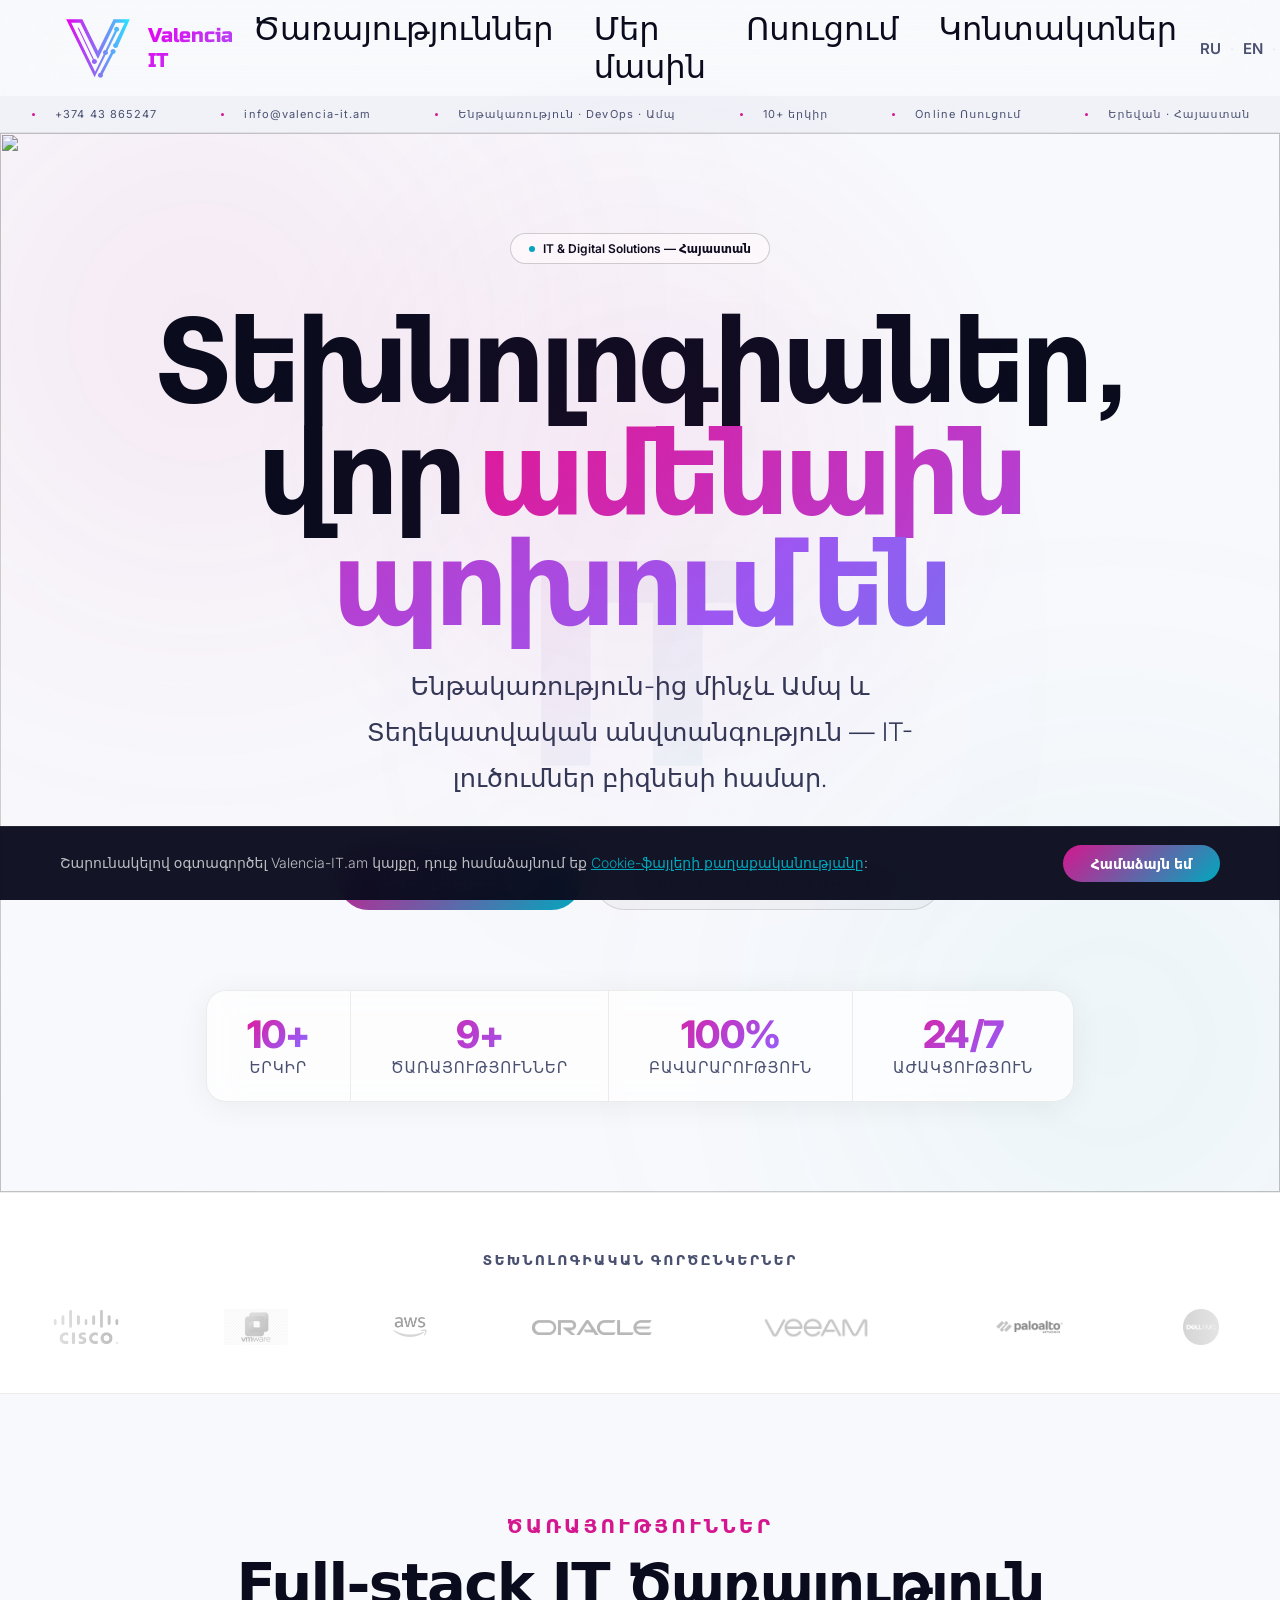
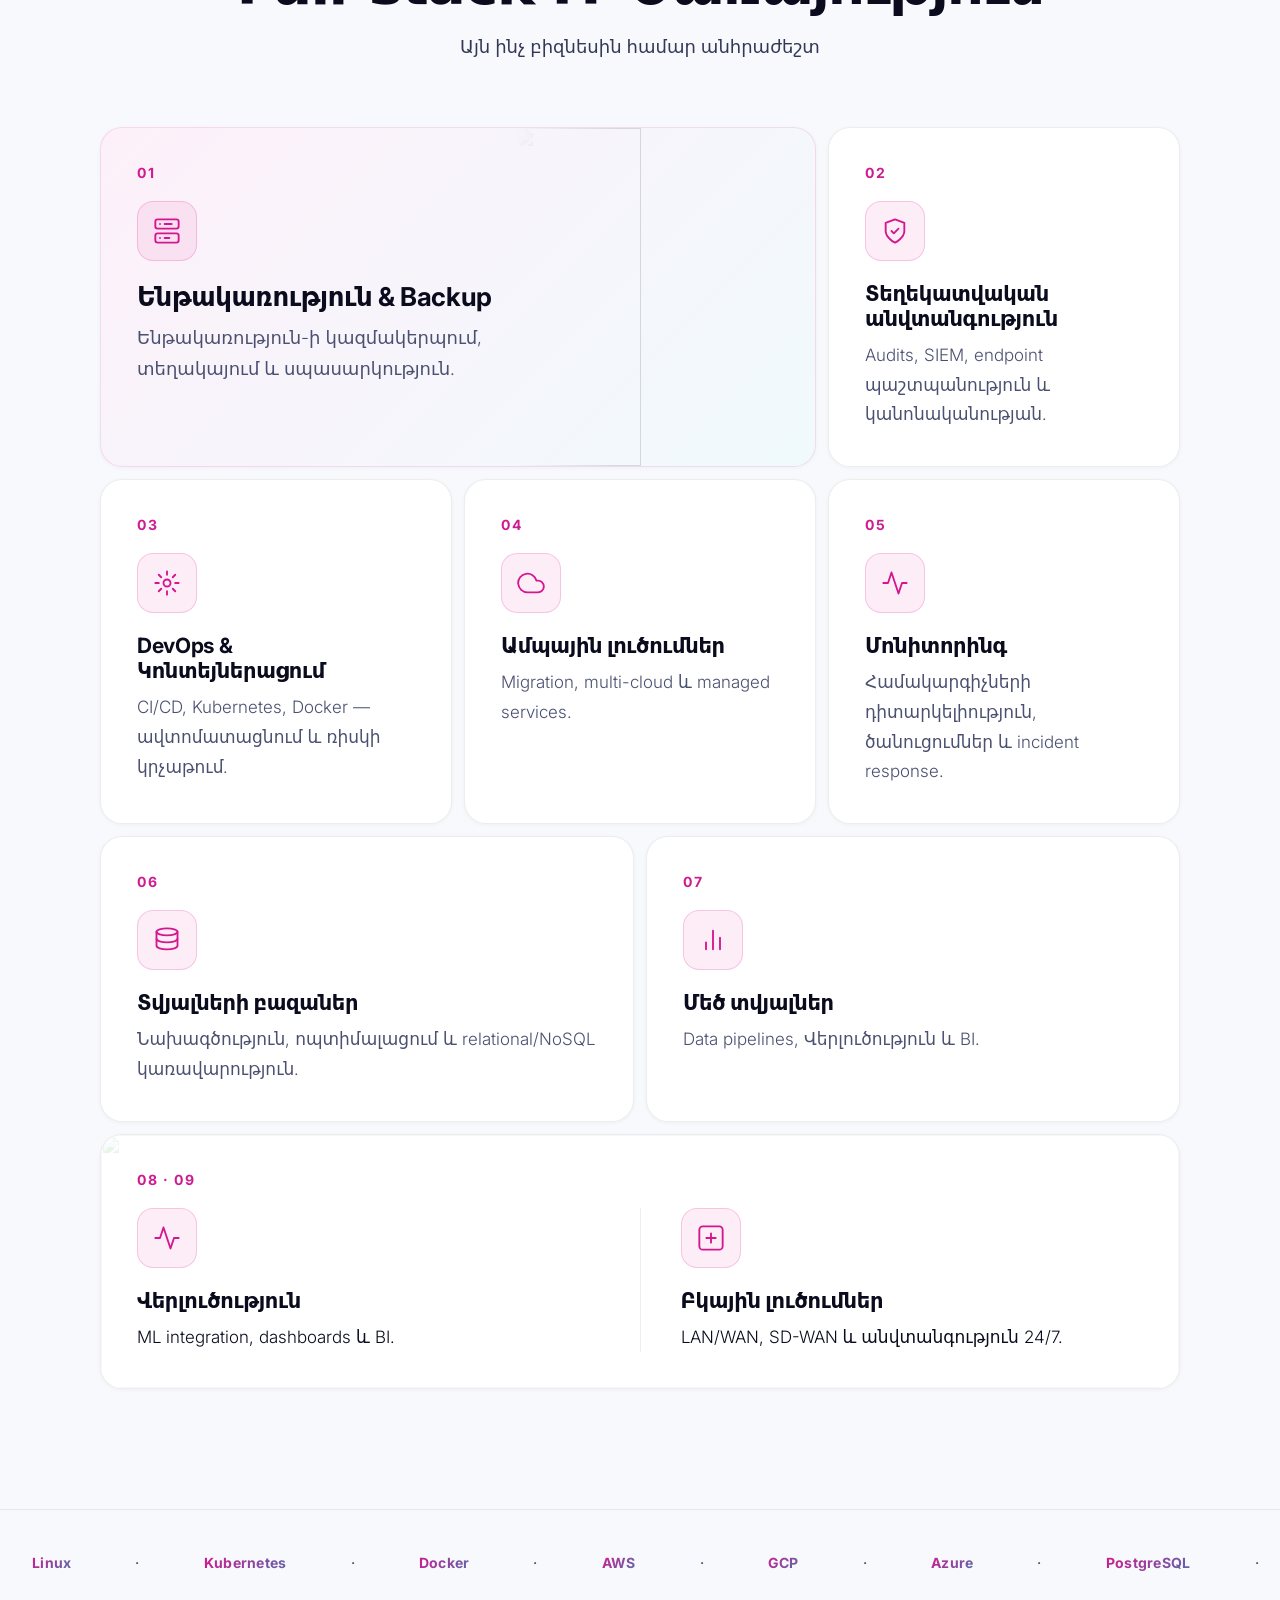
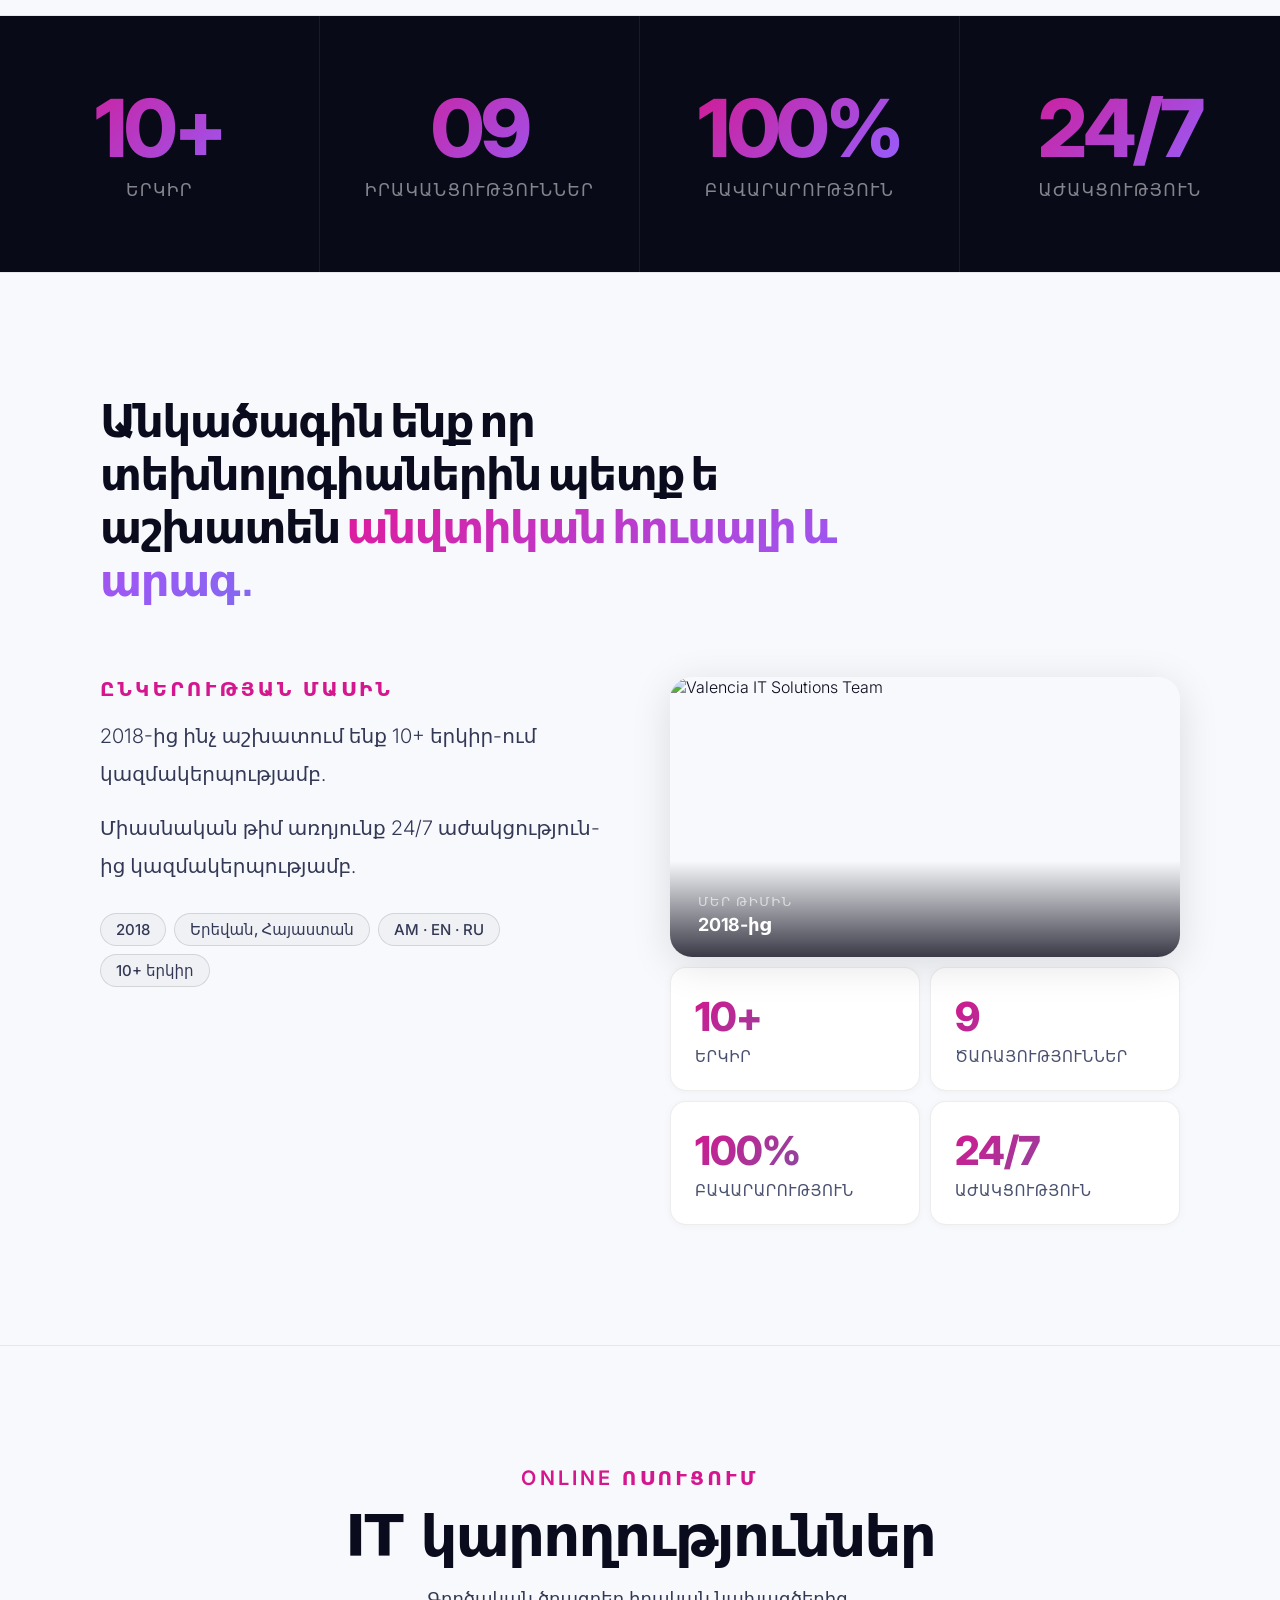
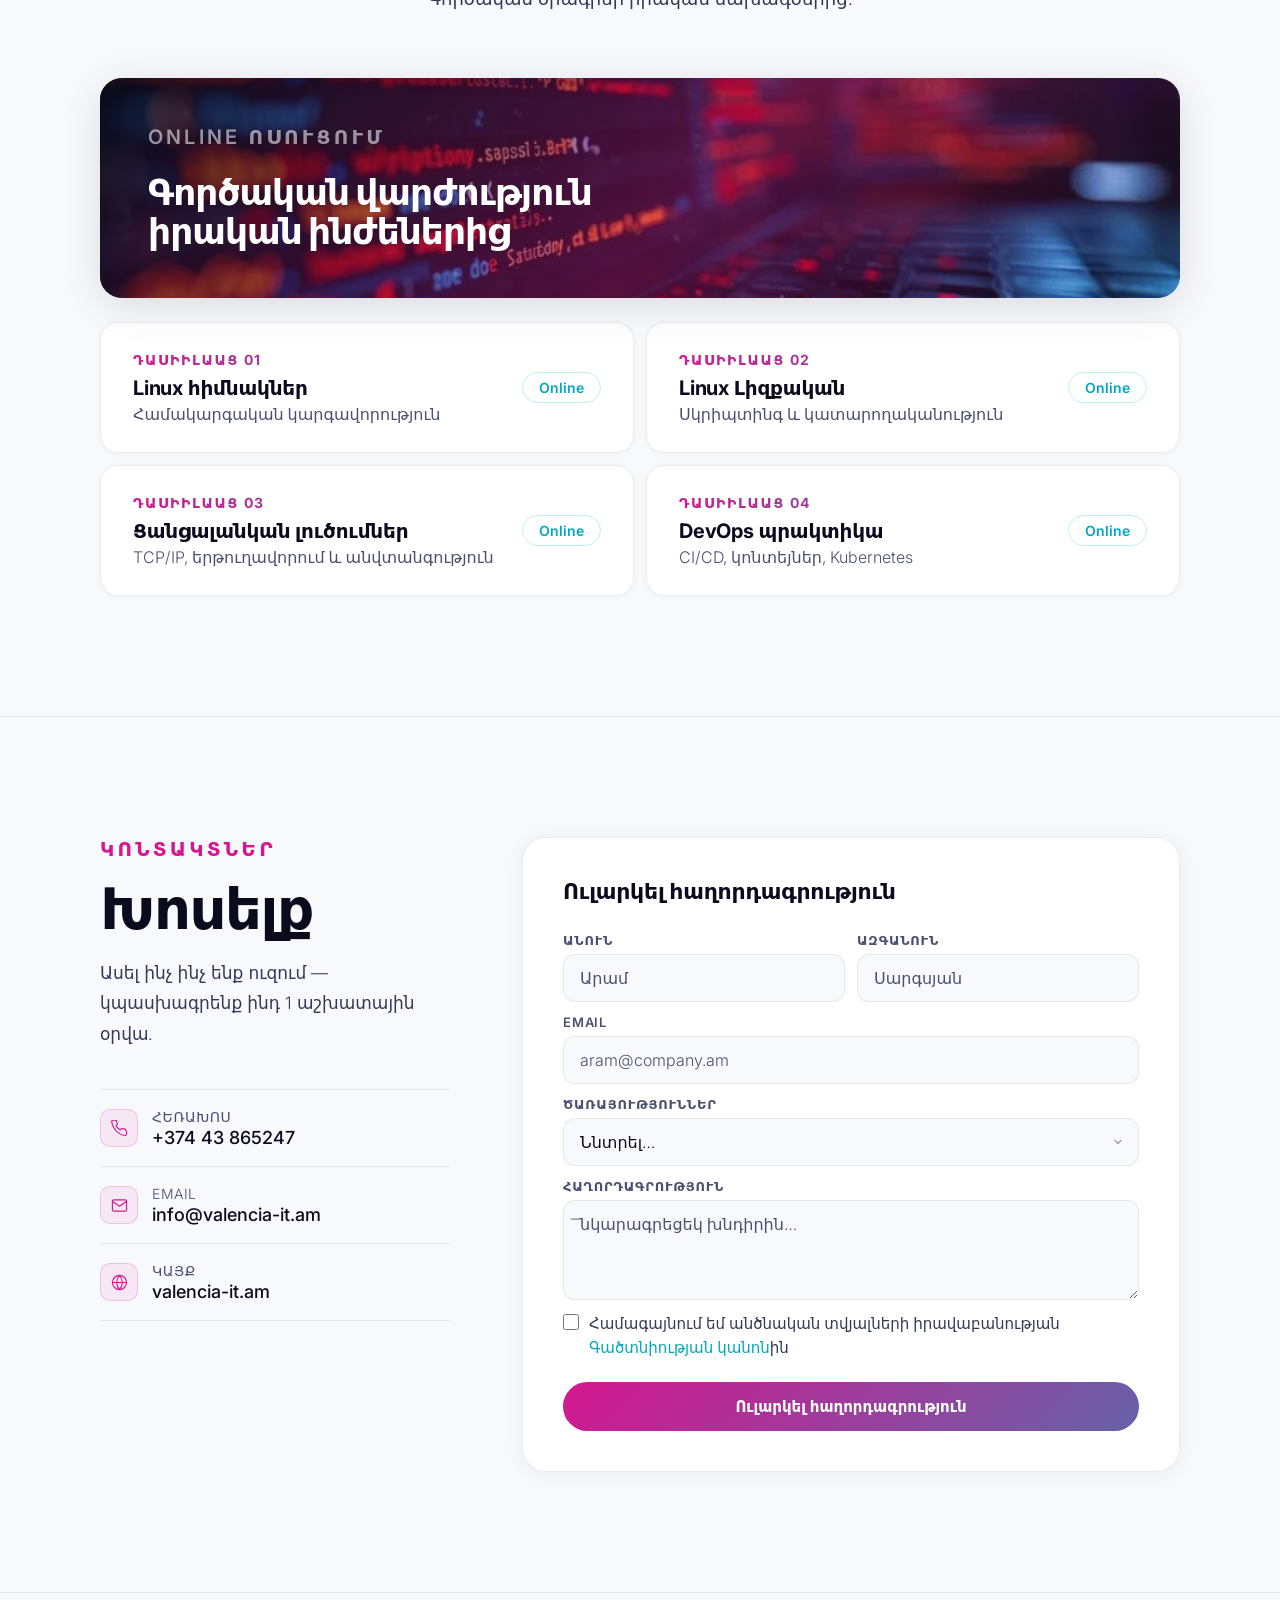
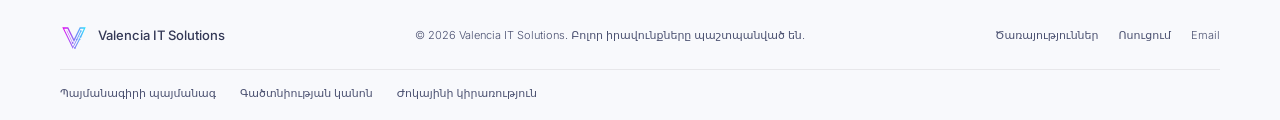
==== commit 8922a3d1: "feat: add GDPR cookie banner (all langs), fix sidebar label spacing, update hero font and text sizes" ====
--- a/am.html
+++ b/am.html
@@ -298,6 +298,25 @@
     <a href="cookies.html">Ժոկայինի կիրառություն</a>
   </div>
 </footer>
+<div id="gdpr" style="display:none">
+  <div>
+    <p>Շարունակելով օգտագործել Valencia-IT.am կայքը, դուք համաձայնում եք <a href="cookies.html">Cookie-ֆայլերի քաղաքականությանը</a>:</p>
+    <p><button>Համաձայն եմ</button></p>
+  </div>
+</div>
+<script>
+  (function(){
+    if(document.cookie.indexOf('gdpr=1')!==-1){
+      document.getElementById('gdpr').style.display='none';
+    }else{
+      document.getElementById('gdpr').style.display='block';
+    }
+    document.querySelector('#gdpr button').addEventListener('click',function(){
+      document.cookie='gdpr=1; max-age=31536000; path=/';
+      document.getElementById('gdpr').style.display='none';
+    });
+  })();
+</script>
 
 <script>
 
--- a/style.css
+++ b/style.css
@@ -533,7 +533,7 @@
 .sp-layout{max-width:1260px;margin:0 auto;padding:64px 60px 80px}
 .sp-layout.has-sidebar{display:grid;grid-template-columns:max-content 1fr;gap:56px;align-items:start}
 .sp-sidebar{position:sticky;top:128px;align-self:start;height:fit-content}
-.sp-sidebar-label{font-size:11px;font-weight:700;letter-spacing:.12em;text-transform:uppercase;color:var(--m);margin-bottom:12px}
+.sp-sidebar-label{font-size:11px;font-weight:700;letter-spacing:.12em;text-transform:uppercase;color:var(--m);margin-bottom:12px;padding-top:28px}
 .sp-nav{display:flex;flex-direction:column;gap:2px}
 .sp-sub{display:block;font-size:15px;font-weight:500;color:var(--mid);text-decoration:none;padding:9px 14px;border-radius:8px;transition:color .15s,background .15s}
 .sp-sub:hover{color:var(--t);background:var(--s1)}
@@ -637,3 +637,34 @@
   .sec-h{font-size:48px;}
   .sec-sub{font-size:16px;}
 }
+
+/* ── GDPR COOKIE BANNER ── */
+#gdpr{
+  position:fixed;bottom:0;left:0;right:0;z-index:9998;
+  background:rgba(10,12,30,.96);
+  backdrop-filter:blur(16px);
+  border-top:1px solid rgba(255,255,255,.08);
+  padding:18px 60px;
+}
+#gdpr>div{
+  max-width:1200px;margin:0 auto;
+  display:flex;align-items:center;justify-content:space-between;
+  gap:32px;flex-wrap:wrap;
+}
+#gdpr p{margin:0;color:rgba(255,255,255,.72);font-size:14px;line-height:1.6}
+#gdpr p:last-child{margin:0;flex-shrink:0}
+#gdpr a{color:#00a8be;text-decoration:underline}
+#gdpr button{
+  background:linear-gradient(135deg,#d4178f,#00a8be);
+  color:#fff;border:none;border-radius:100px;
+  padding:10px 28px;font-size:14px;font-weight:600;
+  cursor:pointer;white-space:nowrap;
+  transition:opacity .15s,transform .15s;
+  font-family:inherit;
+}
+#gdpr button:hover{opacity:.85;transform:translateY(-1px)}
+@media(max-width:900px){#gdpr{padding:16px 28px}}
+@media(max-width:560px){
+  #gdpr{padding:14px 18px}
+  #gdpr>div{flex-direction:column;gap:12px;align-items:flex-start}
+}
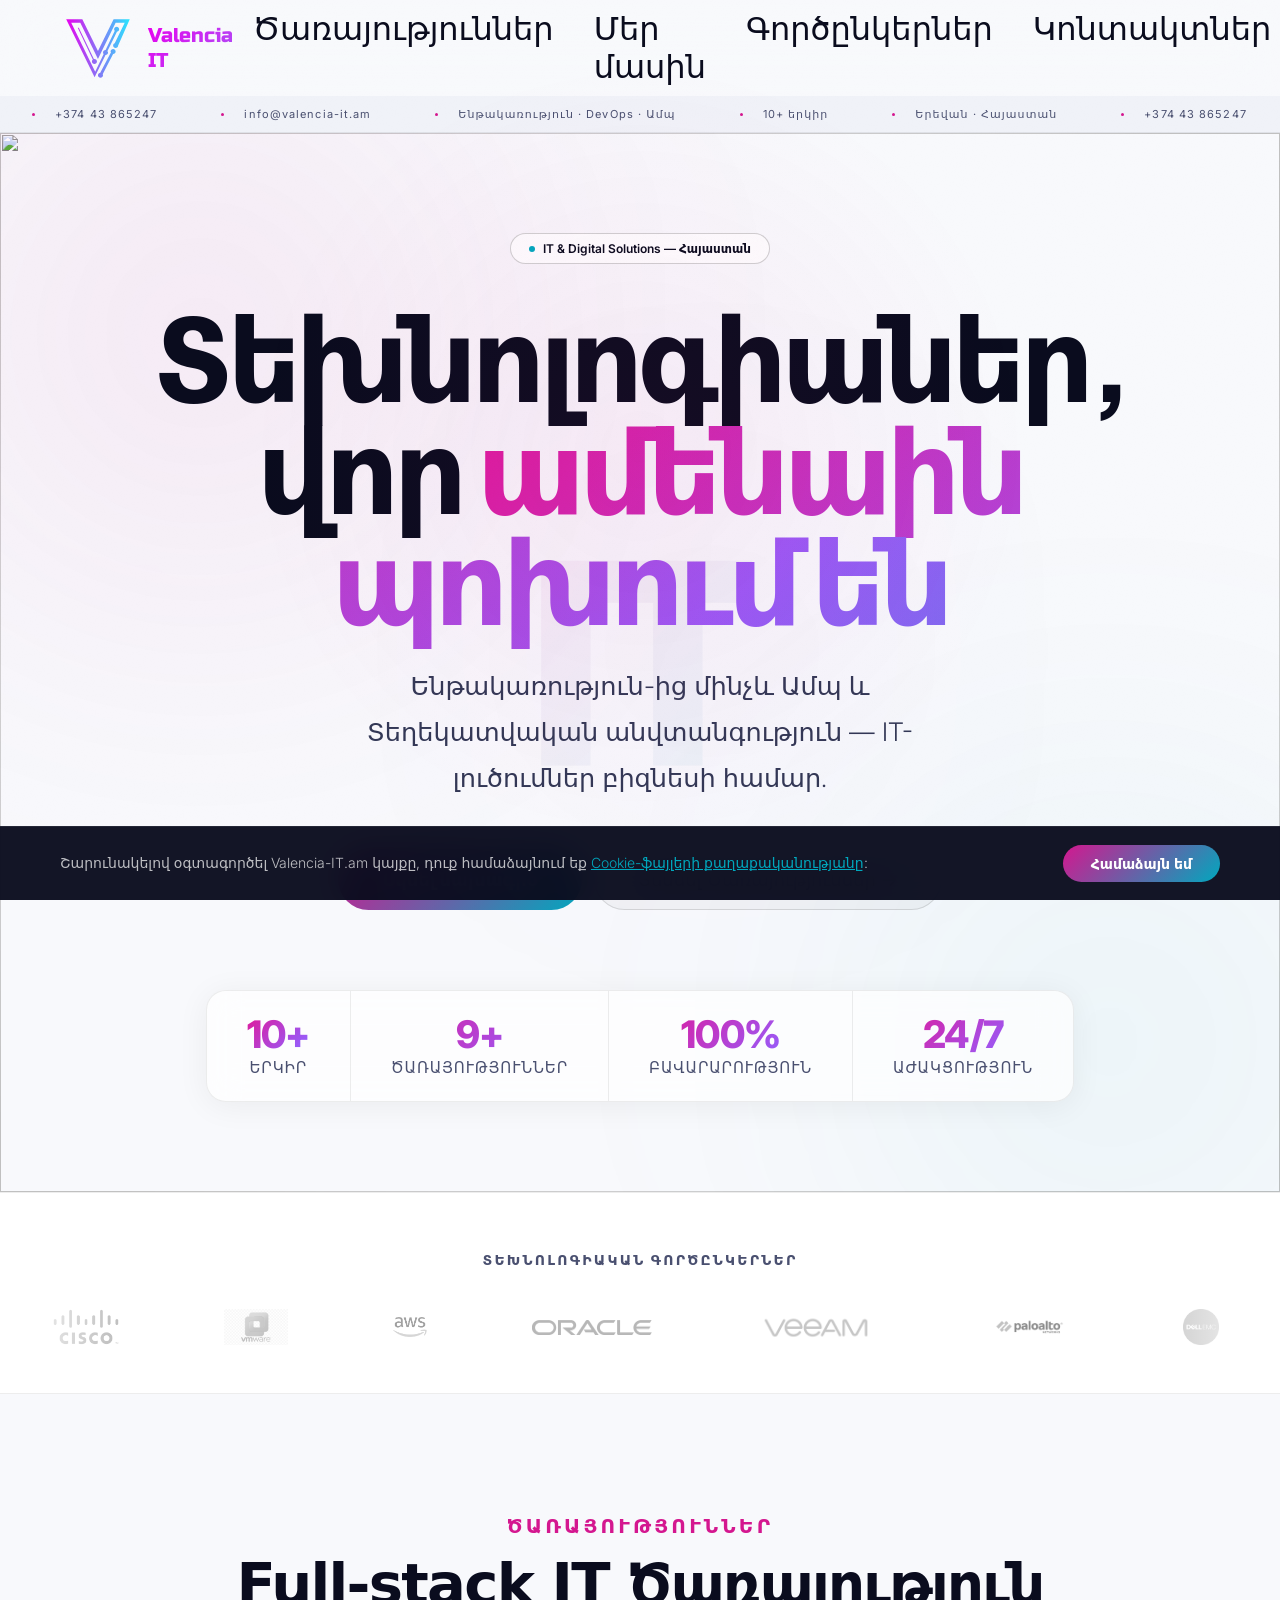
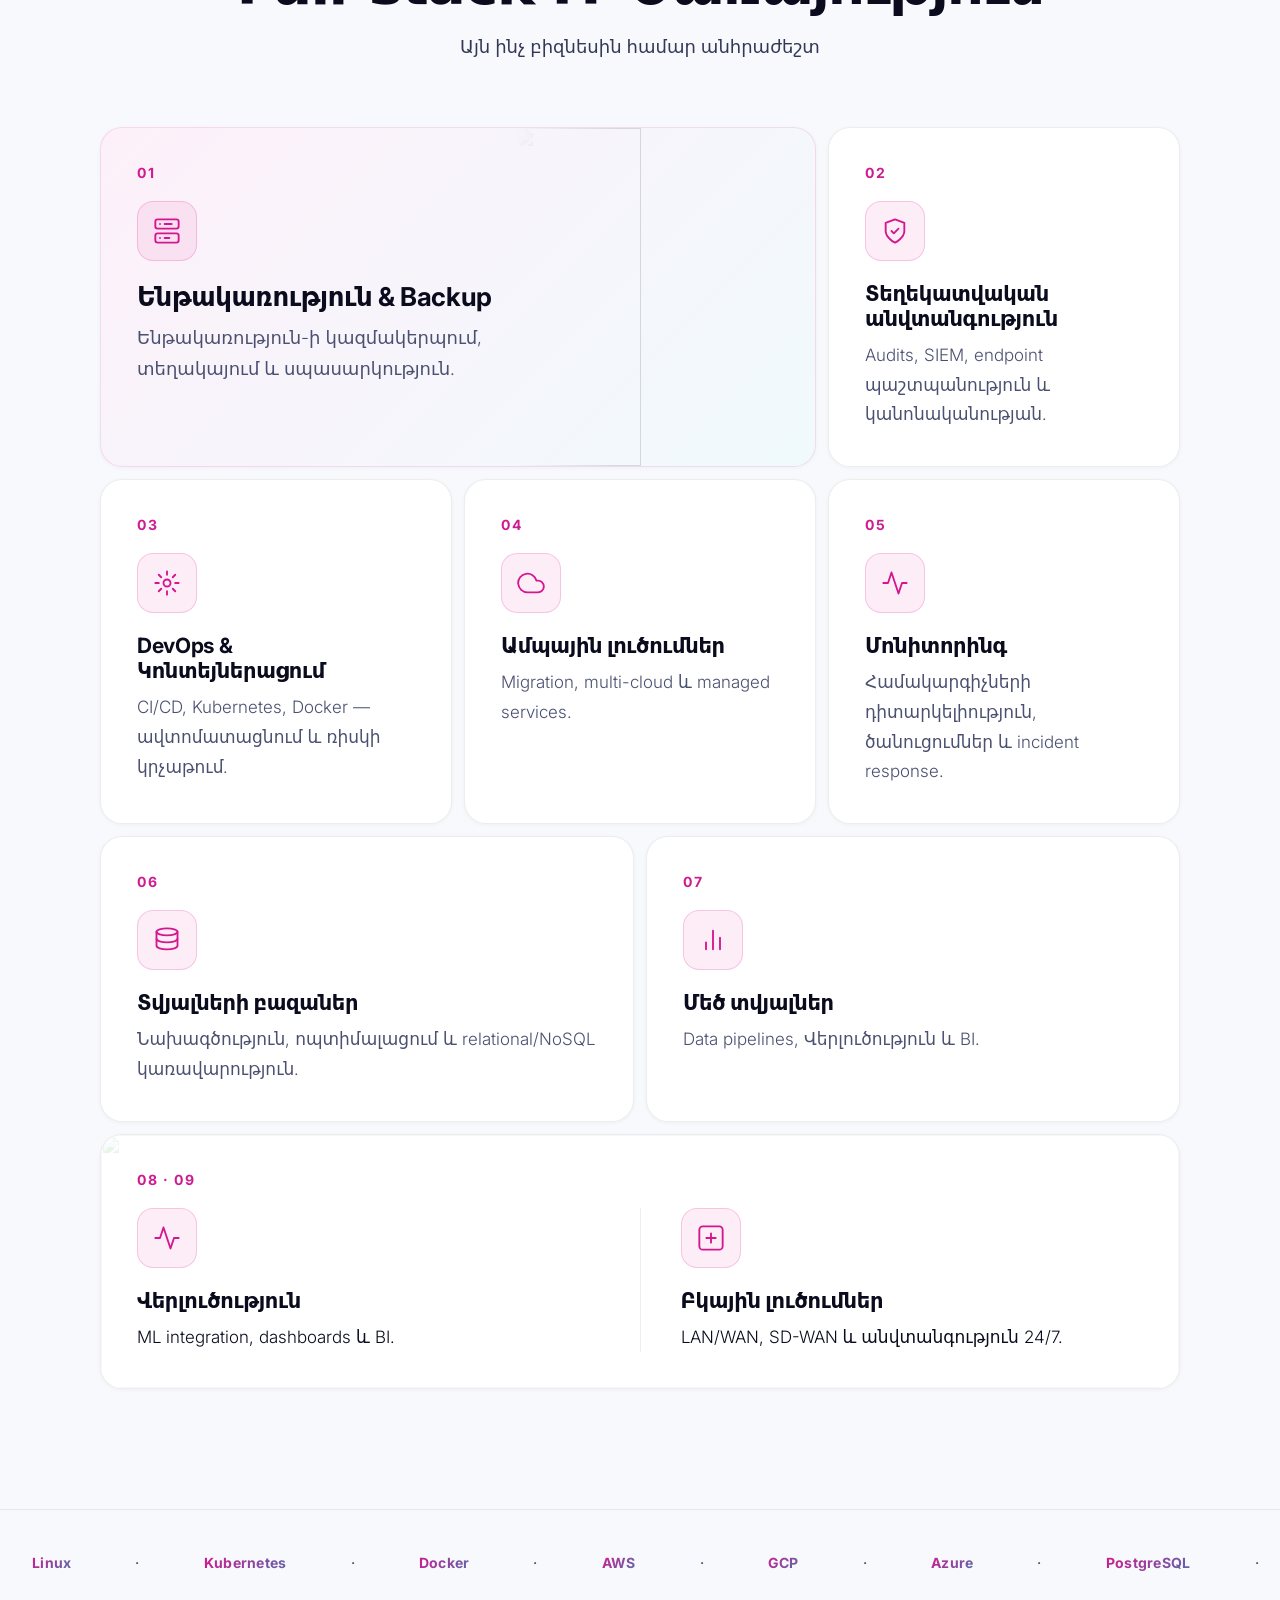
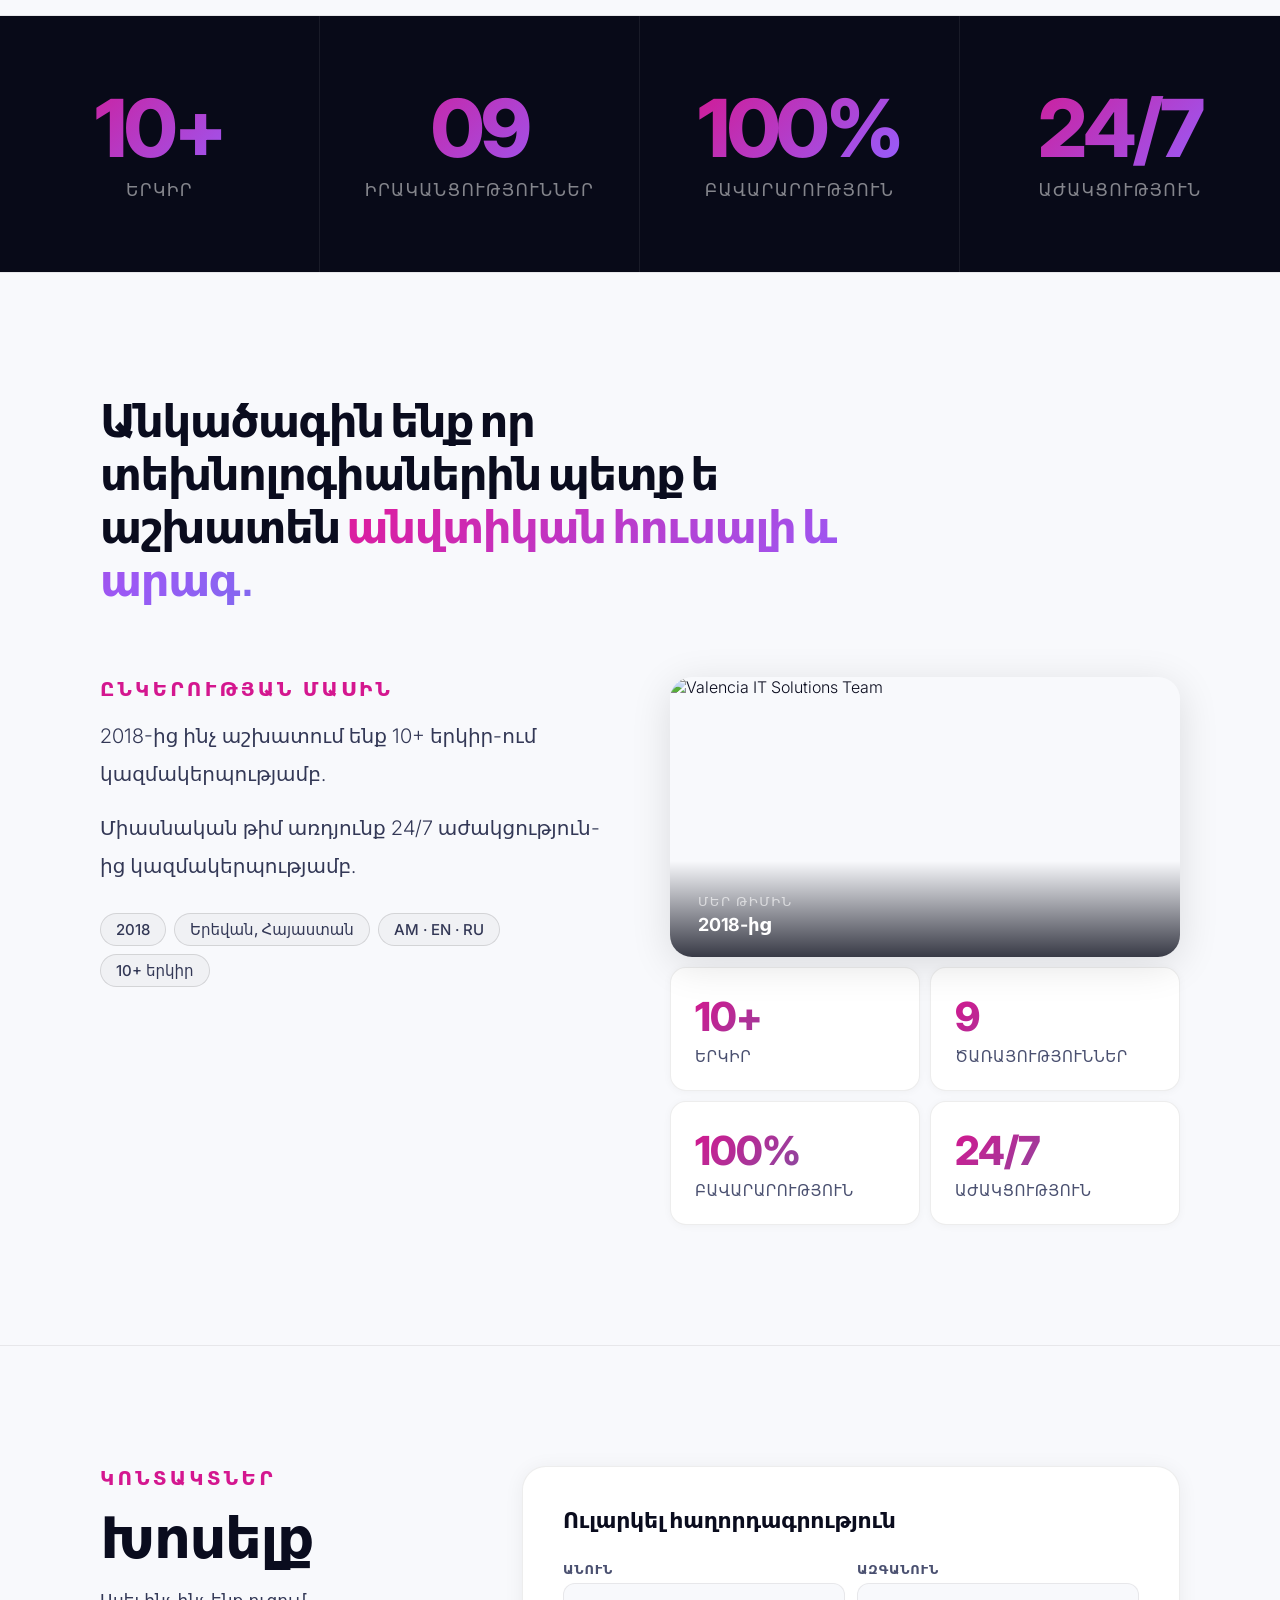
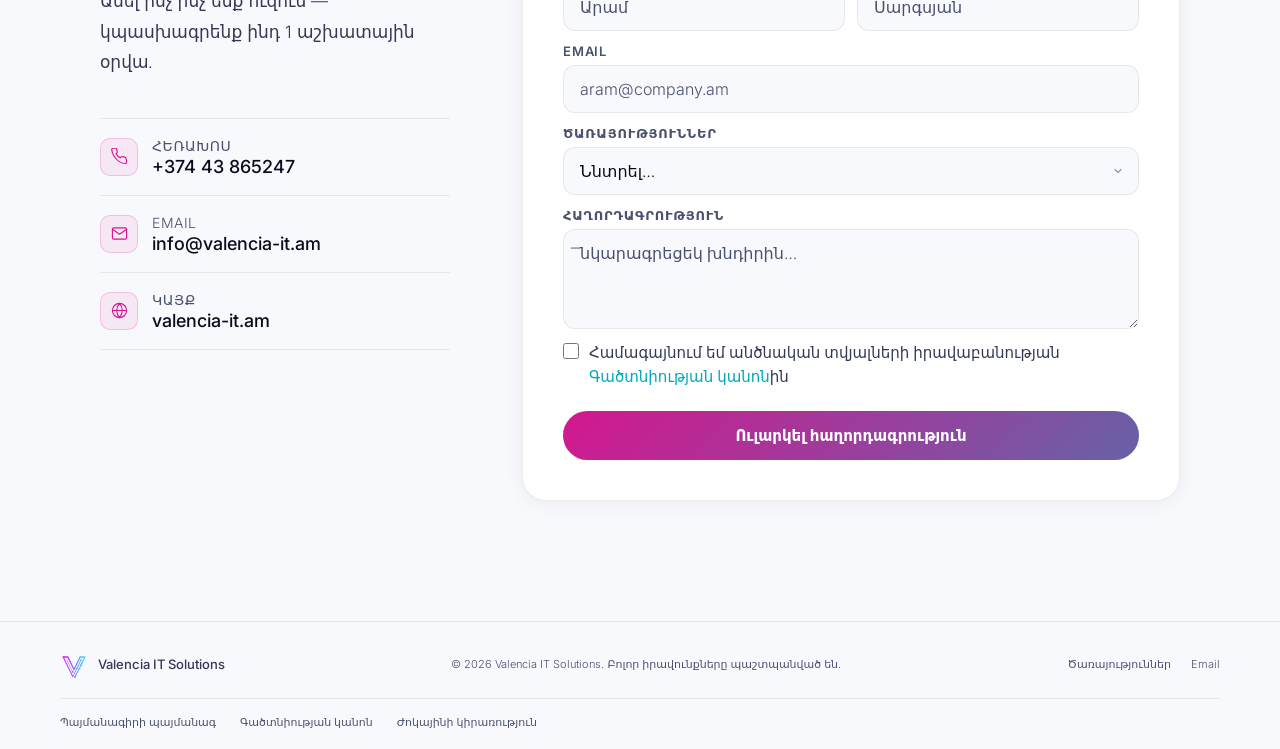
==== commit 7789ed81: "feat: add Partners nav link, remove Online Training section Link the nav bar and burger menu (all la" ====
--- a/am.html
+++ b/am.html
@@ -28,7 +28,7 @@
     <div class="nav-links">
       <a href="#services">Ծառայություններ</a>
       <a href="#about">Մեր մասին</a>
-      <a href="#training">Ոսուցում</a>
+      <a href="submenu-page.html#partners">Գործընկերներ</a>
       <a href="#contact">Կոնտակտներ</a>
     </div>
     <div class="nav-actions">
@@ -40,7 +40,7 @@
   <div class="nav-mobile" id="navMobile">
     <a href="#services">Ծառայություններ</a>
     <a href="#about">Մեր մասին</a>
-    <a href="#training">Ոսուցում</a>
+    <a href="submenu-page.html#partners">Գործընկերներ</a>
     <a href="#contact">Կոնտակտներ</a>
     <div class="lang-sw">
       <a href="ru.html">RU</a>
@@ -58,13 +58,11 @@
   <div class="ticker-i"><span class="ticker-dot"></span>info@valencia-it.am</div>
   <div class="ticker-i"><span class="ticker-dot"></span>Ենթակառություն · DevOps · Ամպ</div>
   <div class="ticker-i"><span class="ticker-dot"></span>10+ երկիր</div>
-  <div class="ticker-i"><span class="ticker-dot"></span>Online Ոսուցում</div>
   <div class="ticker-i"><span class="ticker-dot"></span>Երեվան · Հայաստան</div>
   <div class="ticker-i"><span class="ticker-dot"></span>+374 43 865247</div>
   <div class="ticker-i"><span class="ticker-dot"></span>info@valencia-it.am</div>
   <div class="ticker-i"><span class="ticker-dot"></span>Ենթակառություն · DevOps · Ամպ</div>
   <div class="ticker-i"><span class="ticker-dot"></span>10+ երկիր</div>
-  <div class="ticker-i"><span class="ticker-dot"></span>Online Ոսուցում</div>
   <div class="ticker-i"><span class="ticker-dot"></span>Երեվան · Հայաստան</div>
 </div></div>
 
@@ -224,26 +222,6 @@
   </div>
 </div></section>
 
-<section id="training"><div class="w">
-  <div class="sec-head r"><span class="eyebrow">Online Ոսուցում</span>
-  <h2 class="sec-h">IT կարողություններ</h2>
-  <p class="sec-sub">Գործական ծրագրեր իրական նախագծերից.</p>
-  </div>
-  <div class="tr-banner r">
-    <img src="coding-at-night-stockcake.jpg.webp" alt="Valencia IT Online Training"/>
-    <div class="tr-banner-overlay"><div class="tr-banner-text">
-      <span class="eyebrow">Online Ոսուցում</span>
-      <h3>Գործական վարժություն<br/>իրական ինժեներից</h3>
-    </div></div>
-  </div>
-  <div class="tr-grid">
-    <div class="tr r"><div><div class="tr-n">ԴԱՍԻԻԼԱԱՑ 01</div><h3>Linux հիմնակներ</h3><p>Համակարգական կարգավորություն</p></div><span class="tr-badge">Online</span></div>
-    <div class="tr r" style="transition-delay:.08s"><div><div class="tr-n">ԴԱՍԻԻԼԱԱՑ 02</div><h3>Linux Լիզքական</h3><p>Սկրիպտինգ և կատարողականություն</p></div><span class="tr-badge">Online</span></div>
-    <div class="tr r" style="transition-delay:.04s"><div><div class="tr-n">ԴԱՍԻԻԼԱԱՑ 03</div><h3>Ցանցալանկան լուծումներ</h3><p>TCP/IP, երթուղավորում և անվտանգություն</p></div><span class="tr-badge">Online</span></div>
-    <div class="tr r" style="transition-delay:.12s"><div><div class="tr-n">ԴԱՍԻԻԼԱԱՑ 04</div><h3>DevOps պրակտիկա</h3><p>CI/CD, կոնտեյներ, Kubernetes</p></div><span class="tr-badge">Online</span></div>
-  </div>
-</div></section>
-
 <section id="contact"><div class="w"><div class="contact-grid">
   <div class="r">
     <span class="eyebrow">Կոնտակտներ</span>
@@ -271,7 +249,6 @@
       <option>Տեղեկատվական անվտանգություն</option>
       <option>Բկային լուծումներ</option>
       <option>Մեծ տվյալներ / Վերլուծություն</option>
-      <option>Ոսուցում</option>
       <option>Այլ</option>
     </select></div>
     <div class="ff"><label>Հաղորդագրություն</label><textarea placeholder="͞նկարագրեցեկ խնդիրին&#x2026;"></textarea></div>
@@ -288,7 +265,6 @@
     <p class="fc">© 2026 Valencia IT Solutions. Բոլոր իրավունքները պաշտպանված են.</p>
     <div class="flinks">
       <a href="#services">Ծառայություններ</a>
-      <a href="#training">Ոսուցում</a>
       <a href="mailto:info@valencia-it.am">Email</a>
     </div>
   </div>
--- a/style.css
+++ b/style.css
@@ -429,39 +429,6 @@
 .an:hover{border-color:var(--b2)}
 .an-n{font-size:40px;font-weight:800;letter-spacing:-.025em;background:linear-gradient(135deg,var(--pk),var(--cy));background-size:200%;animation:gshift 6s ease infinite;-webkit-background-clip:text;-webkit-text-fill-color:transparent;background-clip:text}
 .an-l{font-size:15px;color:var(--m);margin-top:6px;letter-spacing:.04em;text-transform:uppercase}
-
-/* training banner */
-.tr-banner{
-  border-radius:22px;overflow:hidden;margin-top:48px;
-  height:220px;position:relative;
-  box-shadow:0 8px 40px rgba(0,0,0,.12);
-}
-.tr-banner img{width:100%;height:100%;object-fit:cover;display:block}
-.tr-banner-overlay{
-  position:absolute;inset:0;
-  background:linear-gradient(135deg,rgba(8,10,24,.82) 0%,rgba(212,23,143,.35) 55%,transparent 100%);
-  display:flex;align-items:center;padding:0 48px;
-}
-.tr-banner-text .eyebrow{color:rgba(255,255,255,.55)}
-.tr-banner-text h3{
-  font-size:clamp(22px,2.8vw,36px);font-weight:800;
-  letter-spacing:-.025em;line-height:1.1;color:#fff;margin-top:8px;
-}
-
-/* ── TRAINING ── */
-#training{padding:120px 0;border-top:1px solid var(--b1)}
-.tr-grid{display:grid;grid-template-columns:1fr 1fr;gap:12px;margin-top:24px}
-.tr{
-  background:var(--s1);border:1px solid var(--b1);border-radius:18px;
-  padding:28px 32px;display:flex;justify-content:space-between;align-items:center;gap:20px;
-  box-shadow:0 1px 6px rgba(0,0,0,.04);
-  transition:border-color .2s,box-shadow .2s,transform .2s;
-}
-.tr:hover{border-color:rgba(212,23,143,.2);box-shadow:0 8px 32px rgba(0,0,0,.1);transform:translateY(-2px)}
-.tr-n{font-size:14px;font-weight:700;letter-spacing:.12em;background:linear-gradient(135deg,var(--pk),var(--cy));background-size:200%;animation:gshift 6s ease infinite;-webkit-background-clip:text;-webkit-text-fill-color:transparent;background-clip:text;margin-bottom:8px}
-.tr h3{font-size:20px;font-weight:700;color:var(--t);margin-bottom:4px;letter-spacing:-.01em}
-.tr p{font-size:16px;color:var(--m);font-weight:300}
-.tr-badge{font-size:14px;font-weight:600;color:var(--cy);border:1px solid rgba(0,189,212,.25);border-radius:100px;padding:6px 16px;white-space:nowrap;flex-shrink:0}
 
 /* ── CONTACT ── */
 #contact{padding:120px 0;border-top:1px solid var(--b1)}
@@ -599,7 +566,6 @@
   .partner-grid{grid-template-columns:repeat(2,1fr);gap:10px}
   .partner-card{padding:18px 12px;gap:10px}
   .partner-logo{width:110px;height:44px}
-  .tr-grid{grid-template-columns:1fr}
   .hero-stats{flex-wrap:wrap}
   .hs{flex:0 0 50%;border-right:none;border-bottom:1px solid var(--b1)}
   .hs:nth-child(odd){border-right:1px solid var(--b1)}
